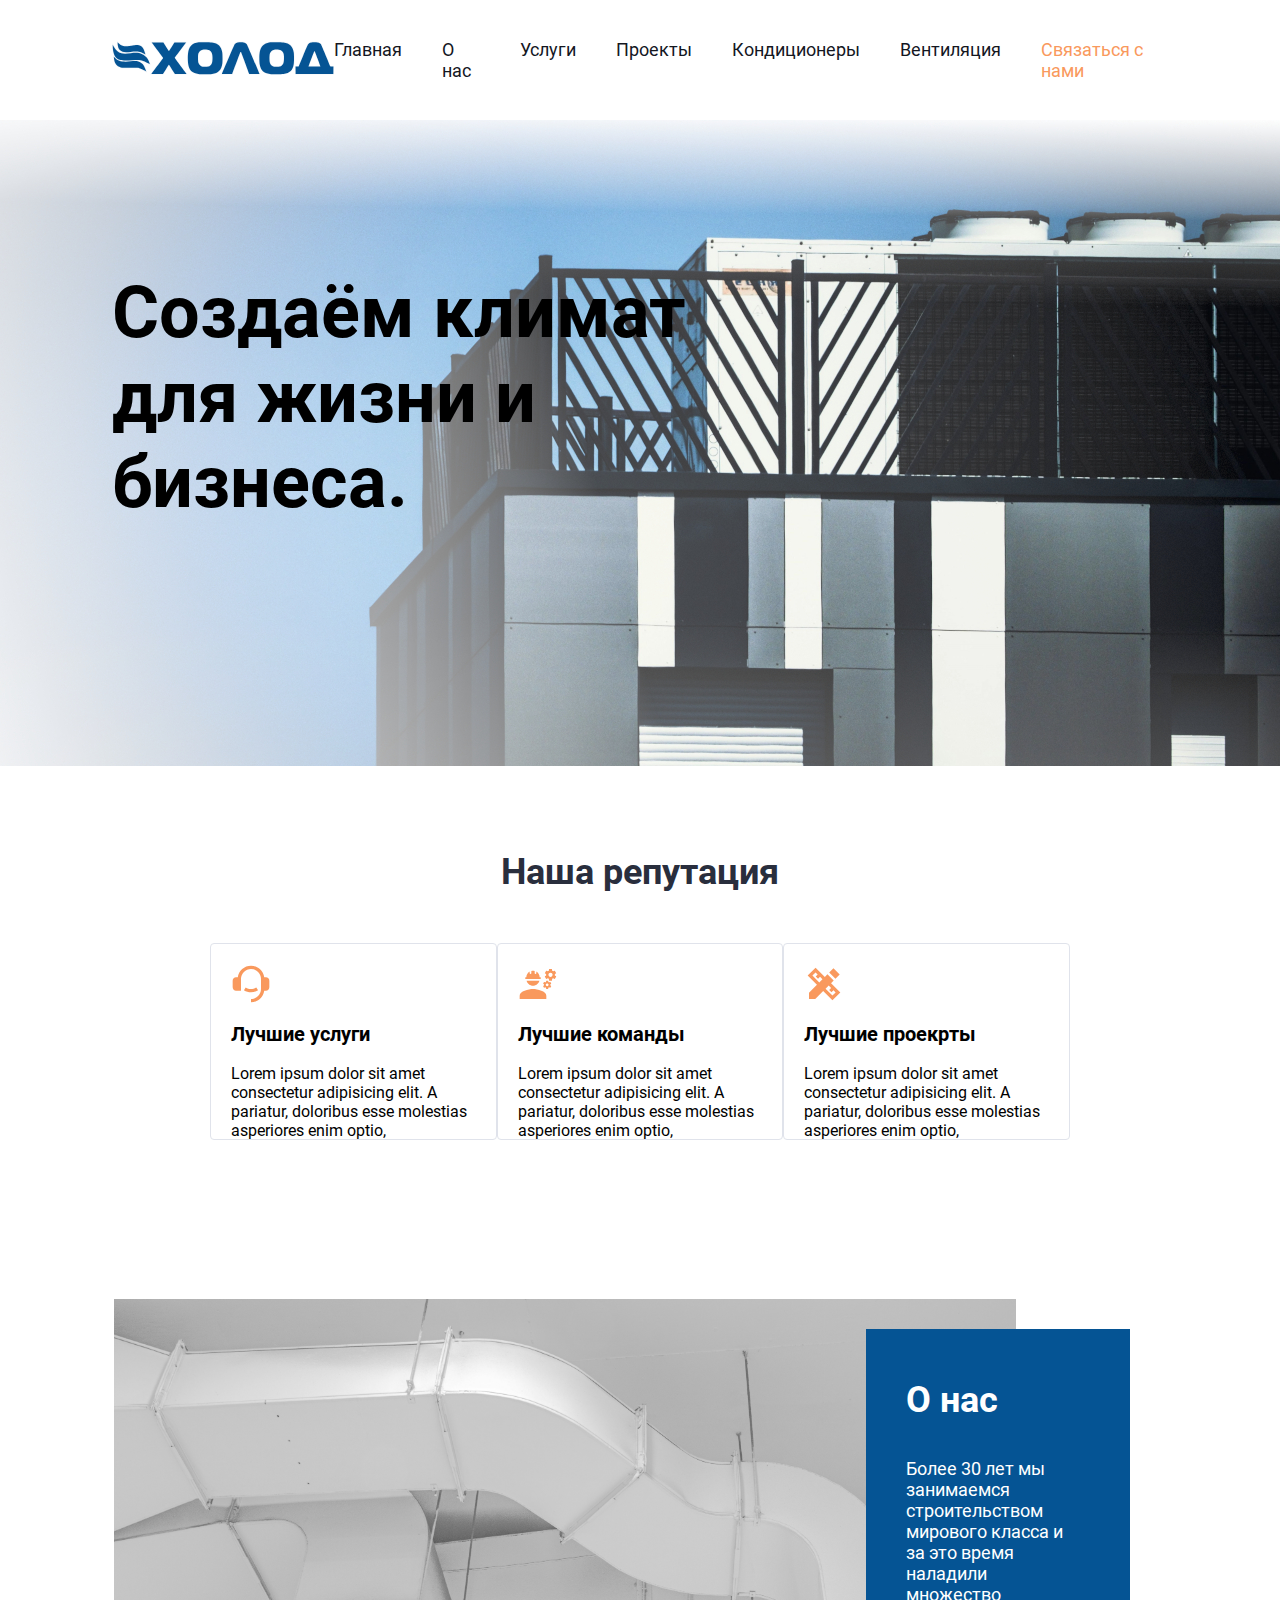
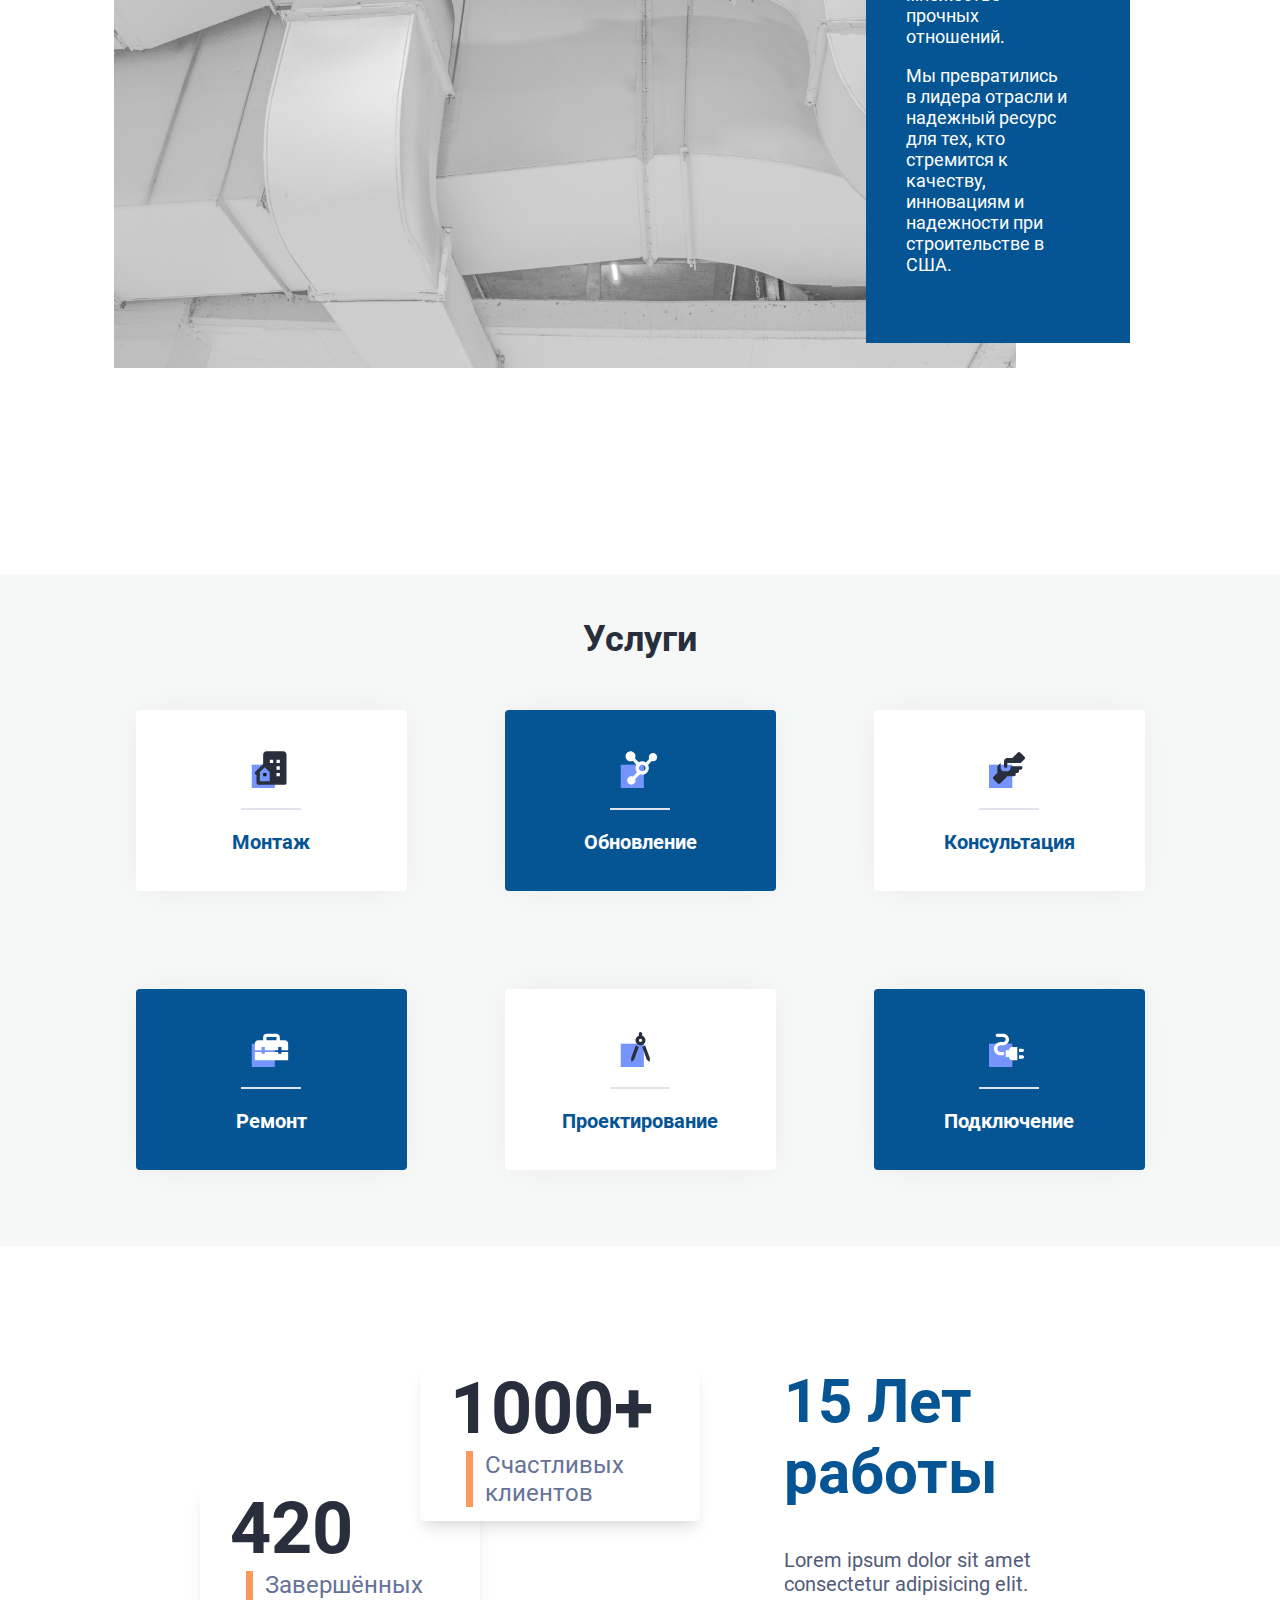
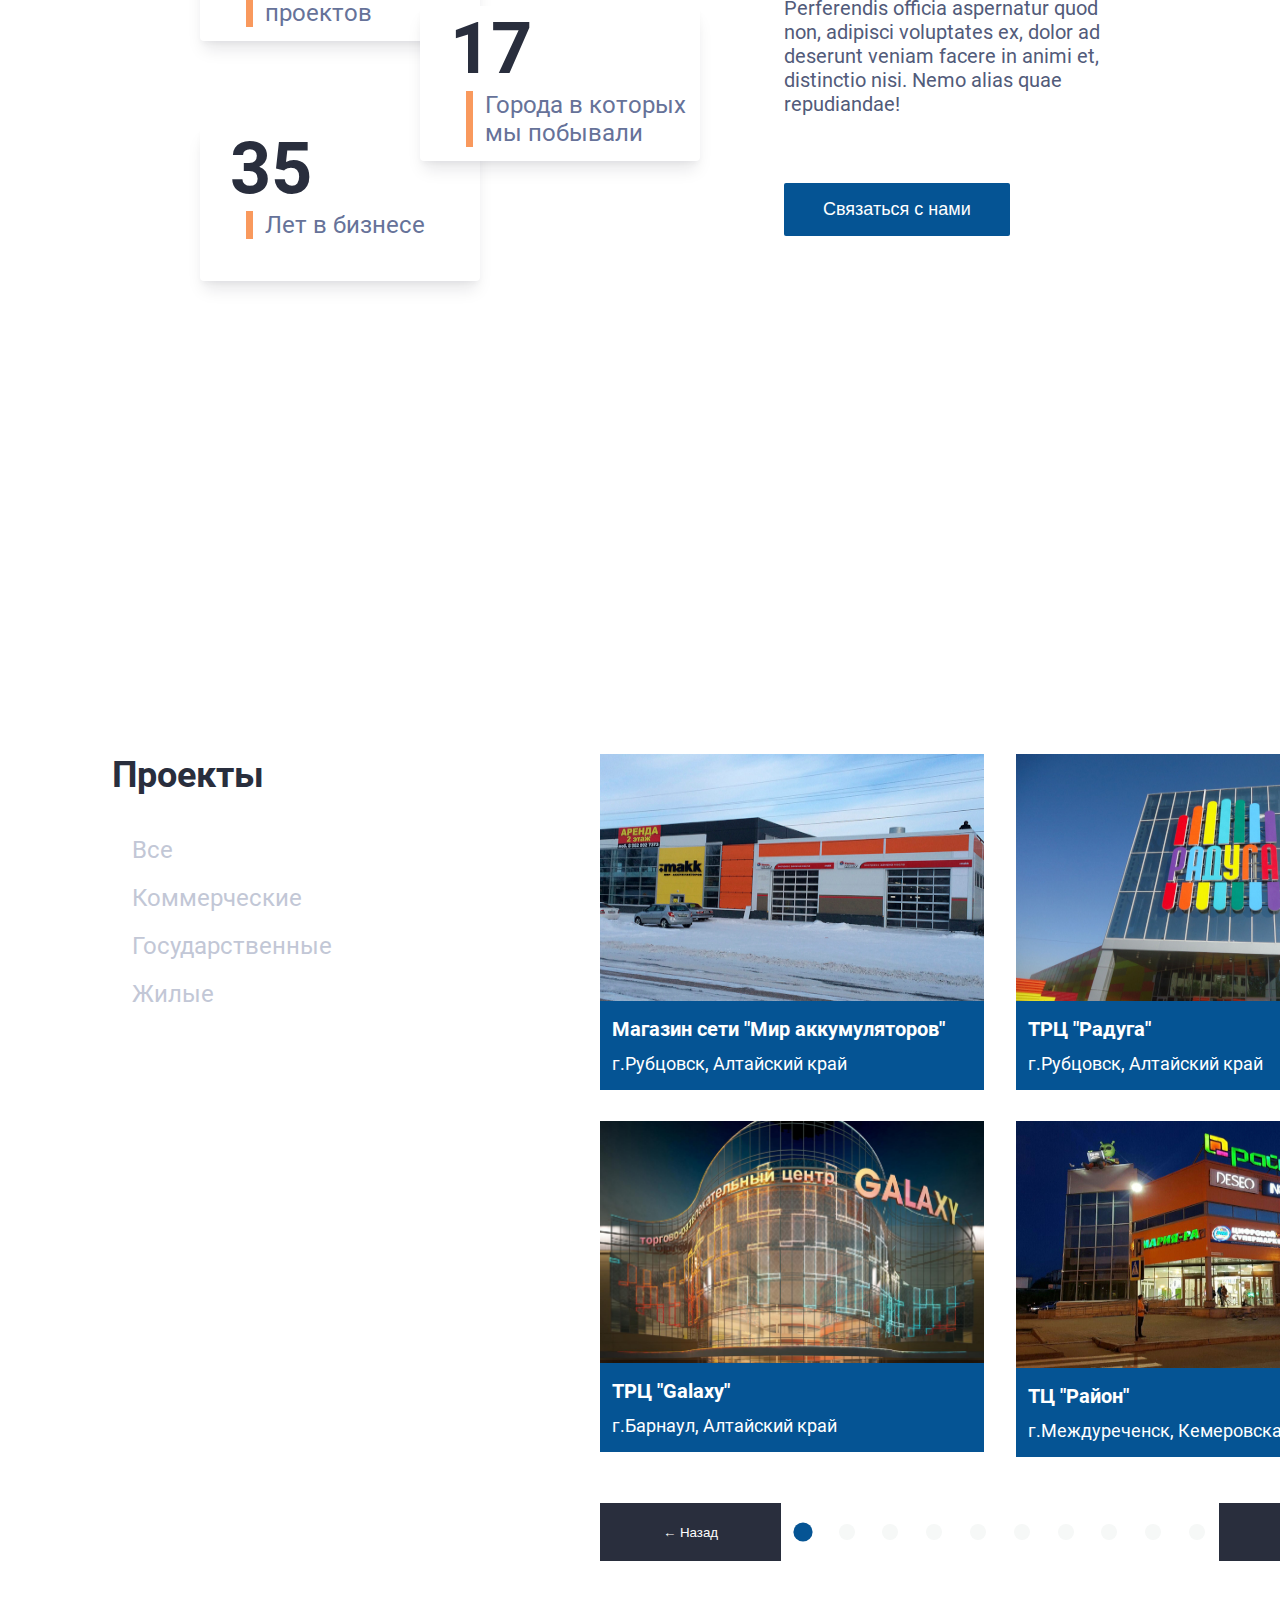
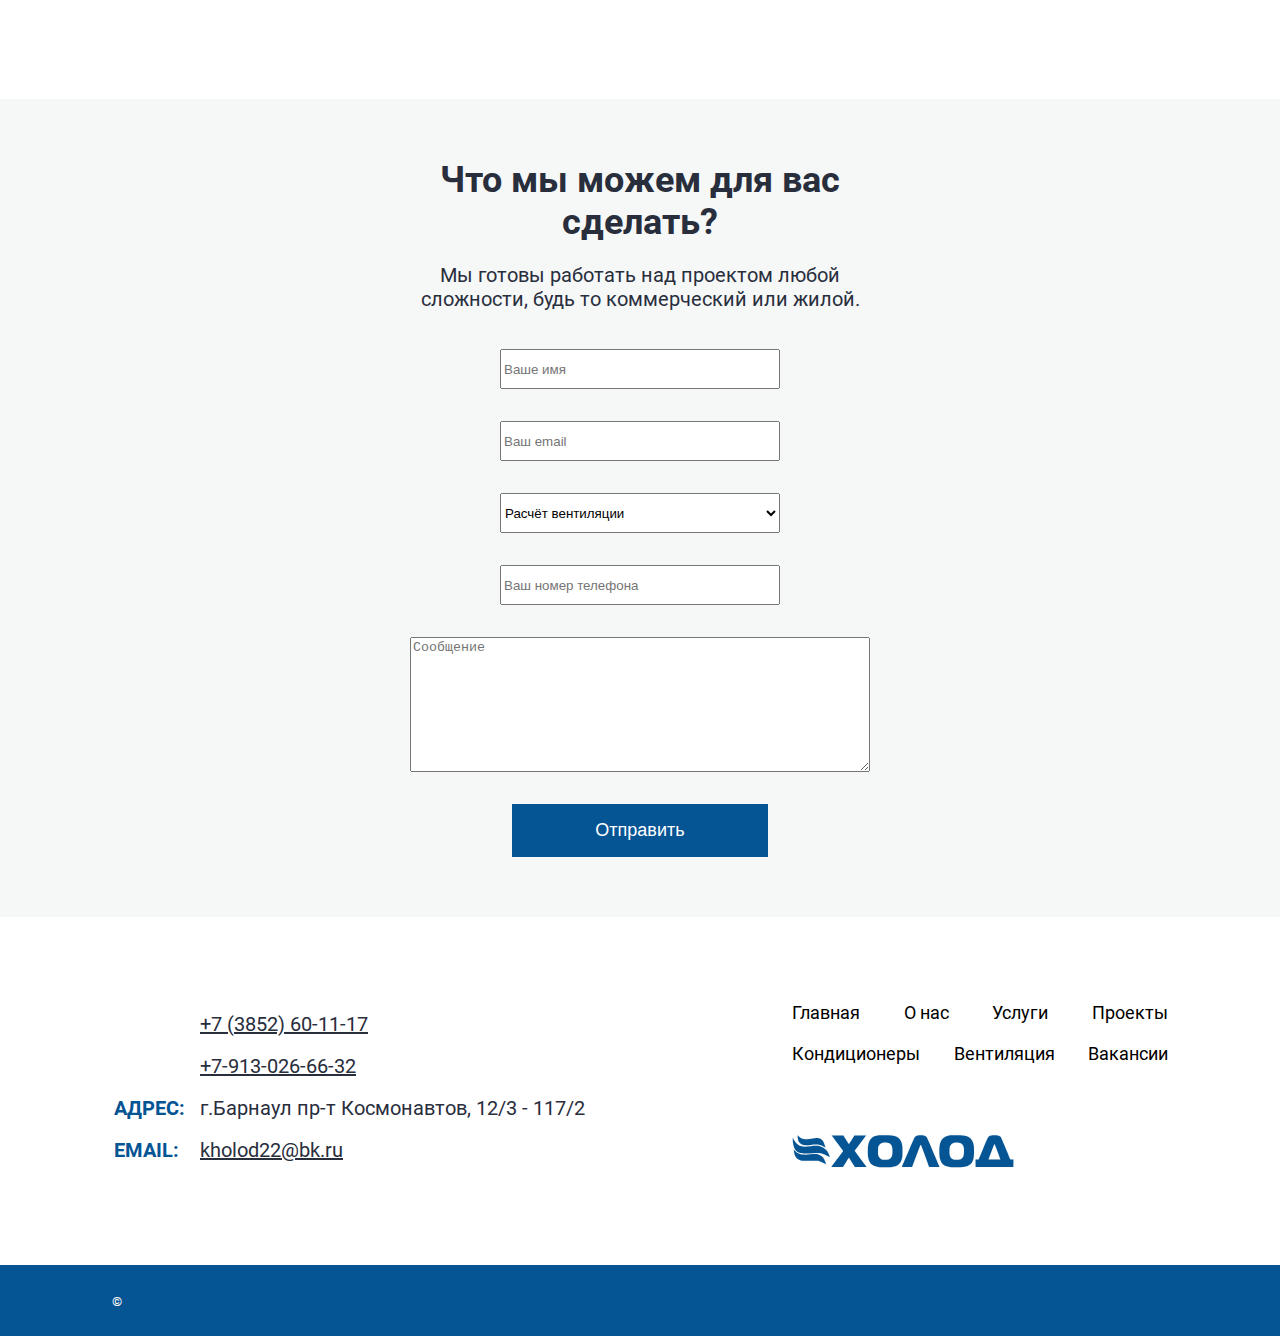
==== index.html @ 15d5c865 "Add files via upload" ====
<!DOCTYPE html>
<html lang="en">
<head>
    <meta charset="UTF-8">
    <meta name="viewport" content="width=device-width, initial-scale=1.0">
    <title>Document</title>
    <link rel="stylesheet" href="./style/style.css">
</head>
<body>
    <header class="header-main">
        <a href="./index.html">
            <img src="./image/trace.svg" alt="Логотип компании" width="222.22" height="34">
        </a>
        <nav class="nav-main">
            <ul class="nav-list">
               <li class="nav-list-item"><a href="./index.html">Главная</a></li>
               <li class="nav-list-item"><a href="./index.html#about-us">О нас</a></li>
               <li class="nav-list-item"><a href="./index.html#services">Услуги</a></li>
               <li class="nav-list-item"><a href="./index.html#project">Проекты</a></li>
               <li class="nav-list-item"><a href="">Кондиционеры</a></li>
               <li class="nav-list-item"><a href="">Вентиляция</a></li>
               <li class="nav-list-item"><a href="./index.html#feedback">Связаться с нами</a></li>
            </ul>
        </nav>
    </header>
    <main>
        <section class="hero">
            <h1 class="slogan-hero">Создаём климат для жизни и бизнеса.</h1>
        </section>
        <section class="reputation">
            <h2 class="heading-reputation">Наша репутация</h2>
            <div class="reputation-shell">
                <div class="reputation-box">
                    <div class="icon service-icon"></div>
                    <h3 class="heading-reputation-box">Лучшие услуги</h3>
                    <p>Lorem ipsum dolor sit amet consectetur adipisicing elit. A pariatur, doloribus esse molestias asperiores enim optio, </p>    
                </div>
                <div class="reputation-box">
                    <div class="icon team-icon"></div>
                    <h3 class="heading-reputation-box">Лучшие команды</h3>
                    <p>Lorem ipsum dolor sit amet consectetur adipisicing elit. A pariatur, doloribus esse molestias asperiores enim optio,</p>    
                </div>
                <div class="reputation-box">
                    <div class="icon project-icon"></div>
                    <h3 class="heading-reputation-box">Лучшие проекрты</h3>
                    <p>Lorem ipsum dolor sit amet consectetur adipisicing elit. A pariatur, doloribus esse molestias asperiores enim optio,</p>        
                </div>
            </div>
        </section>
        <section class="about-us" id="about-us">
            <div class="about-us-image">
                <img src="./image/about-us-image.jpg" alt="" width="902" height="669">
            </div>
            <div class="about-us-text">
                <h2>О нас</h2> 
                <p>Более 30 лет мы занимаемся строительством мирового класса и за это время наладили множество прочных отношений. </p>
                <p>Мы превратились в лидера отрасли и надежный ресурс для тех, кто стремится к качеству, инновациям и надежности при строительстве в США.</p>
            </div>
        </section>
        <section class="services" id="services">
            <h2 class="heading-services">Услуги</h2>
            <div class="services-shell">
                <div class="services-box"><div class="icon installation-icon"></div><p>Монтаж</p></div>
                <div class="services-box"><div class="icon update-icon"></div><p>Обновление</p></div>
                <div class="services-box"><div class="icon consultation-icon"></div><p>Консультация</p></div>
                <div class="services-box"><div class="icon repair-icon"></div><p>Ремонт</p></div>
                <div class="services-box"><div class="icon design-icon"></div><p>Проектирование</p></div>
                <div class="services-box"><div class="icon connection-icon"></div><p>Подключение</p></div>
            </div>
        </section>
        <section class="statistics">
            <div class="statistics-left">
                <div class="statistics-box">
                    <p>1000+</p>
                    <p>Счастливых клиентов</p>
                </div>
                <div class="statistics-box">
                    <p>420</p>
                    <p>Завершённых проектов</p>
                </div>
                <div class="statistics-box">
                    <p>17</p>
                    <p>Города в которых мы побывали</p>
                </div>
                <div class="statistics-box">
                    <p>35</p>
                    <p>Лет в бизнесе</p>
                </div>
            </div>
            <div class="statistics-right">
                <h2>15 Лет работы</h2>
                <p>Lorem ipsum dolor sit amet consectetur adipisicing elit. Perferendis officia aspernatur quod non, adipisci voluptates ex, dolor ad deserunt veniam facere in animi et, distinctio nisi. Nemo alias quae repudiandae!</p>
                <button>Связаться с нами</button>
            </div>
        </section>
        <aside class="consultation"> 
            <h2>Бесплатная консультация с исключительным качеством</h2>
            <p>Всего один звонок: <a href="tel:+79130266632">+7-913-026-66-32</a></p>
            <!-- <button>Получите вашу консультацию</button> -->
        </aside>
        <article class="project" id="project">
            <div class="sorting-shell">
                <h2>Проекты</h2>
                <ul class="sorting-list">
                    <li class="sorting-item">Все</li>
                    <li class="sorting-item">Коммерческие</li>
                    <li class="sorting-item">Государственные</li>
                    <li class="sorting-item">Жилые</li>
                </ul>
            </div>
            <div class="carousel-shell">
                <div class="project-crousel">
                    <div class="carousel-item-shell" data-project="commercial">
                        <div class="carousel-item">
                            <img src="./image/project/commercial/Makk_Rubtsovsk_middle.jpg" alt="" width="384" height="247">
                            <div class="carousel-item-text">
                                <h3>Магазин сети "Мир аккумуляторов"</h3>
                                <p>г.Рубцовск, Алтайский край</p>
                            </div>
                        </div>
                        <div class="carousel-item">
                            <img src="./image/project/commercial/Raduga_Rubtsovsk_middle.jpg" alt="" width="384" height="247">
                            <div class="carousel-item-text">
                                <h3>ТРЦ "Радуга"</h3>
                                <p>г.Рубцовск, Алтайский край</p>
                            </div>
                        </div>
                        <div class="carousel-item">
                            <img src="./image/project/commercial/TC_Galaxy_Barnaul.jpg" alt="" width="384" height="250">
                            <div class="carousel-item-text">
                                <h3>ТРЦ "Galaxy"</h3>
                                <p>г.Барнаул, Алтайский край</p>
                            </div>
                        </div>
                        <div class="carousel-item">
                            <img src="./image/project/commercial/TC_Rajon_Mezhdurechensk_middle.jpg" alt="" width="384" height="247">
                            <div class="carousel-item-text">
                                <h3>ТЦ "Район"</h3>
                                <p>г.Междуреченск, Кемеровская область</p>
                            </div>
                        </div>
                    </div>
                    <div class="carousel-item-shell" data-project="state-owned">
                        <div class="carousel-item">
                            <img src="./image/project/state-owned/Detsad_Maima_middle.jpg" alt="" width="384" height="247">
                            <div class="carousel-item-text">
                                <h3>Детский сад и многоэтажный дом</h3>
                                <p>с.Майма, республика Горный Алтай</p>
                            </div>
                        </div>
                        <div class="carousel-item">
                            <img src="./image/project/state-owned/Detsad_Novoaltaisk_middle.jpg" alt="" width="384" height="247">
                            <div class="carousel-item-text">
                                <h3>Детский сад №6</h3>
                                <p>г.Новоалтайск, Алтайский край</p>
                            </div>
                        </div>
                        <div class="carousel-item">
                            <img src="./image/project/state-owned/KGBUZ_5_middle.jpg" alt="" width="384" height="247">
                            <div class="carousel-item-text">
                                <h3>Городская клиническая больница №5</h3>
                                <p>г.Барнаул, Алтайский край</p>
                            </div>
                        </div>
                        <div class="carousel-item">
                            <img src="./image/project/state-owned/Philharmonic _Altai_Territory_middle.jpg" alt="" width="384" height="247">
                            <div class="carousel-item-text">
                                <h3>Государственная филармония</h3>
                                <p>г.Барнаул, Алтайский край</p>
                            </div>
                        </div>
                    </div>
                    <div class="carousel-item-shell">
                        <div class="carousel-item"><img src="./image/plug-1.png" alt="" width="384" height="331"></div>
                        <div class="carousel-item"><img src="./image/plug-1.png" alt="" width="384" height="331"></div>
                        <div class="carousel-item"><img src="./image/plug-1.png" alt="" width="384" height="331"></div>
                        <div class="carousel-item"><img src="./image/plug-2.png" alt="" width="384" height="331"></div>
                    </div>
                    <div class="carousel-item-shell">
                        <div class="carousel-item"><img src="./image/plug-1.png" alt="" width="384" height="331"></div>
                        <div class="carousel-item"><img src="./image/plug-1.png" alt="" width="384" height="331"></div>
                        <div class="carousel-item"><img src="./image/plug-1.png" alt="" width="384" height="331"></div>
                        <div class="carousel-item"><img src="./image/plug-2.png" alt="" width="384" height="331"></div>
                    </div>
                    <div class="carousel-item-shell">
                        <div class="carousel-item"><img src="./image/plug-1.png" alt="" width="384" height="331"></div>
                        <div class="carousel-item"><img src="./image/plug-1.png" alt="" width="384" height="331"></div>
                        <div class="carousel-item"><img src="./image/plug-2.png" alt="" width="384" height="331"></div>
                        <div class="carousel-item"><img src="./image/plug-1.png" alt="" width="384" height="331"></div>
                    </div>
                    <div class="carousel-item-shell">
                        <div class="carousel-item"><img src="./image/plug-2.png" alt="" width="384" height="331"></div>
                        <div class="carousel-item"><img src="./image/plug-2.png" alt="" width="384" height="331"></div>
                        <div class="carousel-item"><img src="./image/plug-1.png" alt="" width="384" height="331"></div>
                        <div class="carousel-item"><img src="./image/plug-2.png" alt="" width="384" height="331"></div>
                    </div>
                    <div class="carousel-item-shell">
                        <div class="carousel-item"><img src="./image/plug-1.png" alt="" width="384" height="331"></div>
                        <div class="carousel-item"><img src="./image/plug-1.png" alt="" width="384" height="331"></div>
                        <div class="carousel-item"><img src="./image/plug-1.png" alt="" width="384" height="331"></div>
                        <div class="carousel-item"><img src="./image/plug-2.png" alt="" width="384" height="331"></div>
                    </div>
                    <div class="carousel-item-shell">
                        <div class="carousel-item"><img src="./image/plug-1.png" alt="" width="384" height="331"></div>
                        <div class="carousel-item"><img src="./image/plug-1.png" alt="" width="384" height="331"></div>
                        <div class="carousel-item"><img src="./image/plug-1.png" alt="" width="384" height="331"></div>
                        <div class="carousel-item"><img src="./image/plug-2.png" alt="" width="384" height="331"></div>
                    </div>
                    <div class="carousel-item-shell">
                        <div class="carousel-item"><img src="./image/plug-1.png" alt="" width="384" height="331"></div>
                        <div class="carousel-item"><img src="./image/plug-1.png" alt="" width="384" height="331"></div>
                        <div class="carousel-item"><img src="./image/plug-1.png" alt="" width="384" height="331"></div>
                        <div class="carousel-item"><img src="./image/plug-2.png" alt="" width="384" height="331"></div>
                    </div>
                    <div class="carousel-item-shell">
                        <div class="carousel-item"><img src="./image/plug-1.png" alt="" width="384" height="331"></div>
                        <div class="carousel-item"><img src="./image/plug-1.png" alt="" width="384" height="331"></div>
                        <div class="carousel-item"><img src="./image/plug-1.png" alt="" width="384" height="331"></div>
                        <div class="carousel-item"><img src="./image/plug-2.png" alt="" width="384" height="331"></div>
                    </div>
                </div>
                <div class="switches">
                    <button id="prev">← Назад</button>
                    <div class="dots-shell">
                        <span class="dots dots-active"></span>
                        <span class="dots"></span>
                        <span class="dots"></span>
                        <span class="dots"></span>
                        <span class="dots"></span>
                        <span class="dots"></span>
                        <span class="dots"></span>
                        <span class="dots"></span>
                        <span class="dots"></span>
                        <span class="dots"></span>
                    </div>
                    <button id="next">← Вперед</button>
                </div>
            </div>
        </article>
        <section class="feedback" id="feedback">
            <h2 class="heading-feedback">Что мы можем для вас сделать?</h2>
            <p>Мы готовы работать над проектом любой сложности, будь то коммерческий или жилой.</p>
            <form  class="feedback-form" action="#" method="post">
                
                    <input type="text" placeholder="Ваше имя">
                    <input type="email" placeholder="Ваш email">
                    <select name="" id="" placeholder="Причина обращения*">
                        <option value="" >Расчёт вентиляции</option>
                        <option value="">Расчёт кондиционирования</option>
                        <option value="">Ремонт</option>
                        <option value="">Консультация</option>
                        <option value="">Обновление оборудования</option>
                    </select>
                    <input type="tel" placeholder="Ваш номер телефона">
                
                <textarea name="" id="" placeholder="Сообщение" ></textarea>
                <button type="submit">Отправить</button>
            </form>
        </section>
    </main>
    <footer class="footer-main">
        <div class="footer-shell-top">
            <div class="shell-top-contacts">
                <table>
                    <tr>
                        <td></td>
                        <td><a href="tel:+73852601117">+7 (3852) 60-11-17</a></td>
                    </tr>
                    <tr>
                        <td></td>
                        <td><a href="tel:+79130266632">+7-913-026-66-32</a></td>
                    </tr>
                    <tr>
                        <th>Адрес:</th>
                        <td>г.Барнаул пр-т Космонавтов, 12/3 - 117/2</td>
                    </tr>
                    <tr>
                        <th>Email:</th>
                        <td><a href="mailto:kholod22@bk.ru">kholod22@bk.ru</a></td>
                    </tr>
                </table>
                
            </div>
            <div class="shell-top-navigation">
                <ul class="footer-nav-list">
                    <li class="footer-nav-item"><a href="">Главная</a></li>
                    <li class="footer-nav-item"><a href="">О нас</a></li>
                    <li class="footer-nav-item"><a href="">Услуги</a></li>
                    <li class="footer-nav-item"><a href="">Проекты</a></li>
                    <li class="footer-nav-item"><a href="">Кондиционеры</a></li>
                    <li class="footer-nav-item"><a href="">Вентиляция</a></li>
                    <li class="footer-nav-item"><a href="">Вакансии</a></li>
                </ul>
                <a href="./index.html">
                    <img src="./image/trace.svg" alt="Логотип компании" width="222.22" height="34">
                </a>
            </div>
        </div>
        <div class="footer-shell-bottom">
            <small>©</small>
        </div>
    </footer>
    <script src="./script/script.js"></script>
</body>
</html>
---- style/style.css ----
/* roboto-regular - cyrillic_latin */
@font-face {
    font-display: swap; /* Check https://developer.mozilla.org/en-US/docs/Web/CSS/@font-face/font-display for other options. */
    font-family: 'Roboto';
    font-style: normal;
    font-weight: 400;
    src: url('../fonts/roboto-v32-cyrillic_latin-regular.woff2') format('woff2'); /* Chrome 36+, Opera 23+, Firefox 39+, Safari 12+, iOS 10+ */
  }
  /* roboto-500 - cyrillic_latin */
  @font-face {
    font-display: swap; /* Check https://developer.mozilla.org/en-US/docs/Web/CSS/@font-face/font-display for other options. */
    font-family: 'Roboto';
    font-style: normal;
    font-weight: 500;
    src: url('../fonts/roboto-v32-cyrillic_latin-500.woff2') format('woff2'); /* Chrome 36+, Opera 23+, Firefox 39+, Safari 12+, iOS 10+ */
  }
  /* roboto-700 - cyrillic_latin */
  @font-face {
    font-display: swap; /* Check https://developer.mozilla.org/en-US/docs/Web/CSS/@font-face/font-display for other options. */
    font-family: 'Roboto';
    font-style: normal;
    font-weight: 700;
    src: url('../fonts/roboto-v32-cyrillic_latin-700.woff2') format('woff2'); /* Chrome 36+, Opera 23+, Firefox 39+, Safari 12+, iOS 10+ */
  }


html {
    font-family: 'Roboto', 'Arial', 'Helvetica', sans-serif;
}

body {
    margin: 0;
    margin-right: auto;
    margin-left: auto;
    padding: 0;
    max-width: 1440px;
}

h2 {
    font-size: 36px;
    margin: 0;
}

.header-main {
    display: flex;
    padding: 23px 112px;
    justify-content: space-between;
    align-items: center;
}

.nav-list {
    list-style: none;
    display: flex;
    justify-content: space-between;
    gap: 40px;
    padding: 0;
}

.nav-list-item a {
    text-decoration: none;
    color: #14171F;
    font-size: 18px;
}

.nav-list-item:last-child a {
    color: #F9995D;
}

.hero {
    background-image: url('../image/hero1-mini-gradient1.jpg');
    background-size: 100%;
    background-repeat: no-repeat;
    width: 1440px;
    height: 646px;
    padding: 150px 0 0 112px;
    box-sizing: border-box;
}

.slogan-hero {
    font-weight: 700;
    font-size: 72px;
    width: 600px;
    line-height: auto;
    margin: 0;
}
.reputation {
    padding: 85px 210px 85px 210px;
}

.heading-reputation,
.heading-services,
.heading-feedback {
    text-align: center;
    font-weight: 700;
    font-size: 36px;
    margin: 0;
    margin-bottom: 50px;
    color: #292E3D;
}

.reputation-shell {
    display: flex;
    justify-content: space-between;
}

.reputation-box {
    border: 1.4px solid #E0E3EB;
    width: 292px;
    height: 197px;
    border-radius: 4px;
    padding: 20px 18px 40px 20px ;
    box-sizing: border-box;
}

.icon {
    width: 40px;
    height: 40px;
    background-repeat: no-repeat;
    background-position: center 0 ;
}

.service-icon {
    background-image: url('../image/service-icon.svg');
}

.team-icon {
    background-image: url('../image/team-icon.svg');
}

.project-icon {
    background-image: url('../image/project-icon.svg');
}

.heading-reputation-box {
    margin-top: 18px;
    margin-bottom: 18px;
    font-size: 20px;
}

.about-us {
    display: flex;
    align-items: center;
    justify-content: center;
    padding-left: 114px;
    padding-top: 74px;
    padding-bottom: 202px;
}

.about-us-text {
    width: 488px;
    background-color: #055494;
    padding: 50px 60px 50px 40px ;
    color: white;
    font-size: 18px;
    box-sizing: border-box;
    transform: translateX(-150px);
}

.about-us-text h2 {
    margin-bottom: 37px;
}

.services {
    padding-top: 44px;
    padding-bottom: 76px;
    background-color: #F6F8F7;
}

.services-shell {
    width: 1009px;
    margin-left: auto;
    margin-right: auto;
    display: flex;
    flex-wrap: wrap;
    justify-content: space-between;
    gap: 98px;
}

.services-box {
    box-sizing: border-box;
    width: 271px;
    height: 181px;
    padding-top:38px;
    padding-bottom: 38px;
    background-color: white;
    border-radius: 4px;
    box-shadow: 0 0 37px -2px rgba(17, 24, 39, 0.05);
    color: #055494;
    text-align: center;
}

.services-box p {
    margin: 0;
    margin-top: 20px;
    font-size: 20px;
    font-weight: 700;
}

.services-box div {
    margin-left: auto;
    margin-right: auto;
    border-bottom: 2px solid #E0E3EB;
    padding-bottom: 20px;
    width: 60px;
}

.services-box:nth-child(2n) {
    background-color: #055494;
    color: white;
}

.installation-icon {
    background-image: url('../image/installation-icon.svg');
}

.update-icon {
    background-image: url('../image/update-icon.svg');
}

.consultation-icon {
    background-image: url('../image/consultation-icon.svg');
}

.repair-icon {
    background-image: url('../image/repair-icon.svg');
}

.design-icon {
    background-image: url('../image/icon-design.svg');
}

.connection-icon {
    background-image: url('../image/connection-icon.svg');
}

.statistics {
    box-sizing: border-box;
    padding: 120px 166px 60px 200px;
    display: flex;
    justify-content: space-between;
}

.statistics-left {
    display: grid;
    grid-template-rows: 60px 60px 60px 60px 60px 60px 60px 60px 60px;
    grid-template-columns: 110px 110px 110px 110px 110px;
}

.statistics-box {
    box-sizing: border-box;
    width: 280px;
    height: 155px;
    border-radius: 4px;
    box-shadow: 0 12px 16px -4px rgba(17, 24, 39, 0.1),
                0 4px 6px -2px rgba(17, 24, 39, 0.05);
    background-color: white;
}

.statistics-box:nth-child(1){
    grid-column: 3 / 5;
    grid-row: 1 / 4;
    z-index: 1;
    position: relative;
}

.statistics-box:nth-child(2){
    grid-column: 1 / 4;
    grid-row: 3 / 6;
    z-index: 0;
    position: relative;
}

.statistics-box:nth-child(3){
    grid-column: 3 / 5;
    grid-row: 5 / 8;
    z-index: 1;
    position: relative;
}

.statistics-box:nth-child(4){
    grid-column: 1 / 4;
    grid-row: 7 / 10;
    z-index: 0;
    position: relative;
}

.statistics-box p:first-child{
    color: #292E3D;
    font-size: 72px;
    font-weight: 700;
    margin: 0;
    margin-left: 30px;
}

.statistics-box p:last-child{
    color: #667299;
    font-size: 24px;
    font-weight: 400;
    margin: 0;
    margin-left: 46px;
    border-left: 7px solid #F9995D;
    padding-left: 12px;
}

.statistics-right {
    width: 330px;
}

.statistics-right h2 {
   color: #055494;
   font-size: 60px;
}

.statistics-right p {
    color: #525B7A;
    font-size: 20px;
    margin-top: 40px;
    margin-bottom: 67px;
}

.statistics-right button {
    color: white;
    font-size: 18px;
   padding: 16px 39px;
   background-color: #055494;
   border-radius: 2px;
   border: 0;
}

.consultation {
    padding: 100px 160px 100px 112px;
    background-image: url('../image/consultation-image.jpg');
    color:white;
    background-repeat: no-repeat;
    background-position: 0 0;
    background-size: 100% ;
}

.consultation h2 {
    font-size: 36px;
}

.consultation p {
    font-size: 24px;
    margin: 0;
    margin-top: 30px;
}

.consultation a {
    font-size: 24px;
    color: white;
}

.consultation button {
    font-size: 18px;
    border: 1px solid white;
    color: white;
    background-color: transparent;
    padding: 16px 20px;
}

.project {
    padding: 88px 112px 138px 112px;
    display: flex;
    gap: 268px;
}

.sorting-shell h2{
    font-size: 36px;
    color: #292E3D;
    margin-bottom: 40px;
}

.sorting-list {
    list-style: none;
    margin: 0;
    padding: 0;
}

.sorting-item {
    font-size: 24px;
    color: #C2C7D6;
    margin-bottom: 20px;
    padding-left: 20px;
}

.sorting-item:last-child {
    margin-bottom: 0;
}

.carousel-shell {
    display: flex;
    flex-direction: column;
    gap: 32px;
}

.project-crousel {
    display: flex; /* Гибкий контейнер для выравнивания блоков */
    overflow: hidden; /* Скрывает всё, что выходит за границы */
    width: 800px; /* Ширина видимой области карусели */
    height: 717px; /* Высота карусели */
    transition: transform 0.3s ease-in-out; /* Плавный переход при прокрутке */
}

.carousel-item-shell {
    flex: 0 0 800px; /* Каждый блок занимает ровно одну видимую область */
    display: grid;
    grid-template-rows: 335px 335px;
    grid-template-columns: 384px 384px;
    gap: 32px;
    transition: transform 0.3s ease-in-out; /* Плавный переход при прокрутке */
}

.carousel-item {
    box-sizing: border-box;
    width: 384px;
    height: 331px;
    display: flex;
    flex-direction: column;
}

.carousel-item-text {
    background-color: #055494;
    padding: 16px 12px;
    color: white;
}
.carousel-item-text h3{
    font-weight: 700;
    font-size: 20px;
    margin: 0;
    margin-bottom: 12px;
}

.carousel-item-text p{
    font-size: 18px;
    margin: 0;
}

.switches {
    display: flex;
    width: 100%;
    justify-content: space-between;
    align-items: center;
}

.switches button {
    padding: 21.5px ;
    width: 295px;
    box-sizing: border-box;
    border: 0;
    background-color: #292E3D;
    color: white;
}

.dots {
    border-radius: 50%;
    display: inline-block;
    background-color: #F6F8F7;
    width: 16px;
    height: 16px;
    transition: transform 0.1s ease-in-out,background-color 0.1s ease-in-out;
}

.dots-active {
    background-color: #055494;
    transform: scale(1.2);
}

.dots-shell {
    display: flex;
    align-items: center;
    justify-content: space-around;
    width: 100%;
}


.feedback {
    padding: 60px 410px;
    background-color: #F6F8F7;
}

.feedback p {
    color: #292E3D;
    font-size: 20px;
    text-align: center;
    margin: 0;
}
.feedback h2 {
    margin-bottom: 20px;
}

.feedback-form {
    margin-top: 38px;
    display: flex;
    flex-wrap: wrap;
    gap: 32px 15px;
    justify-content: center;
}

.feedback-form input ,
.feedback-form select {
    width: 280px;
    height: 40px;
    box-sizing: border-box;
}

.feedback-form textarea {
    width: 575px;
    height: 135px;
    box-sizing: border-box;
}

.feedback-form button {
    background-color: #055494;
    color: white;
    padding: 16px 83.5px;
   border: 0;
   font-size: 18px;
}

.footer-shell-top {
    display: flex;
    justify-content: space-between;
    padding: 85px 112px 93px 112px;
}

.shell-top-contacts {
    display: flex;
    justify-content: space-between;
    flex-direction: column;
    gap: 32px;
}

.shell-top-contacts th {
    color: #055494;
    font-size: 20px;
    text-align: left;
    text-transform: uppercase;
    padding: 8px 13px 8px 0;
}

.shell-top-contacts td,
.shell-top-contacts td a {
    color: #292E3D;
    font-size: 20px;
    text-align: left;
    padding: 8px 0;
}

.shell-top-navigation {
    width: 376px;
}

.footer-nav-list {
    list-style: none;
    margin: 0;
    padding: 0;
    margin-bottom: 70px;
    display: flex;
    flex-wrap: wrap;
    justify-content: space-between;
    gap: 19.5px;
}

.footer-nav-item a{
    color: black;
    font-size: 18px;
    text-decoration: none;
}

.footer-shell-bottom {
    background-color: #055494;
    color: white;
    padding: 26px 112px;
}

a:hover {
    color: #3D445C;
}

a:active {
    color: #667299;
}
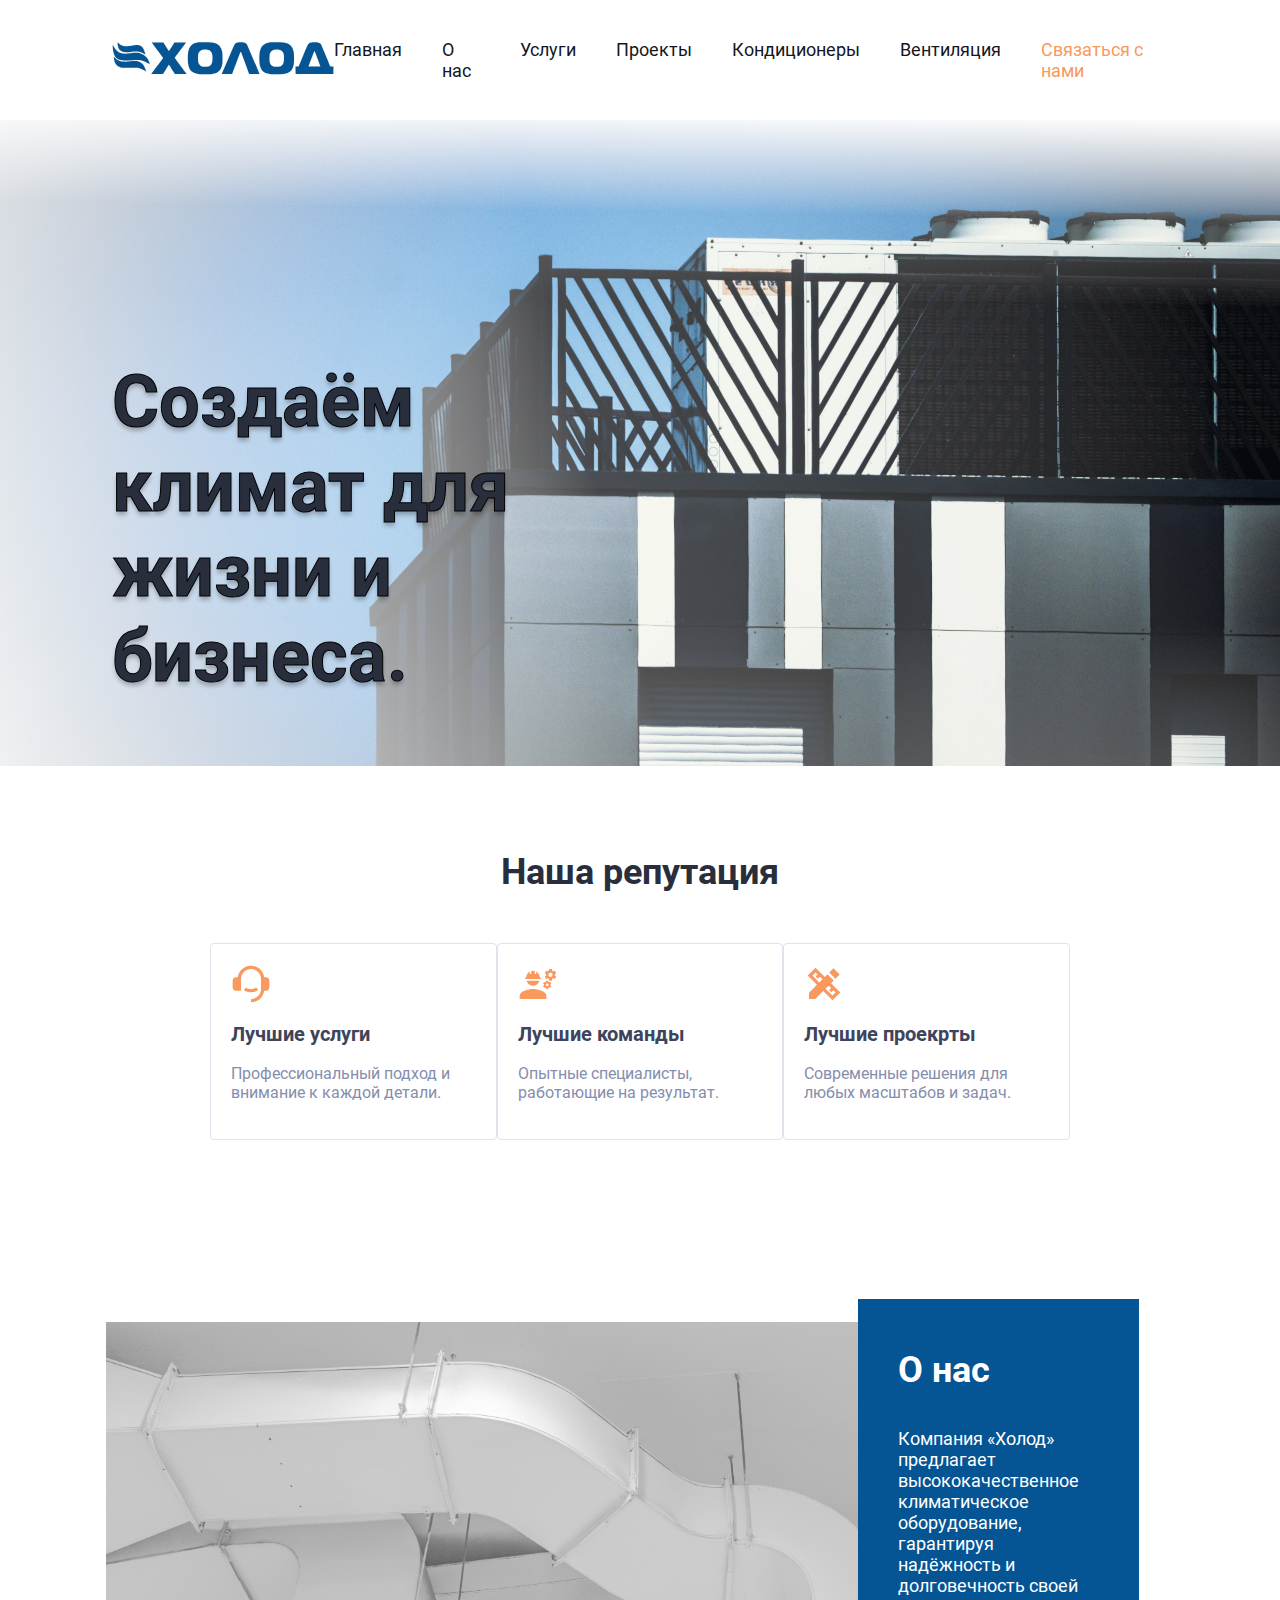
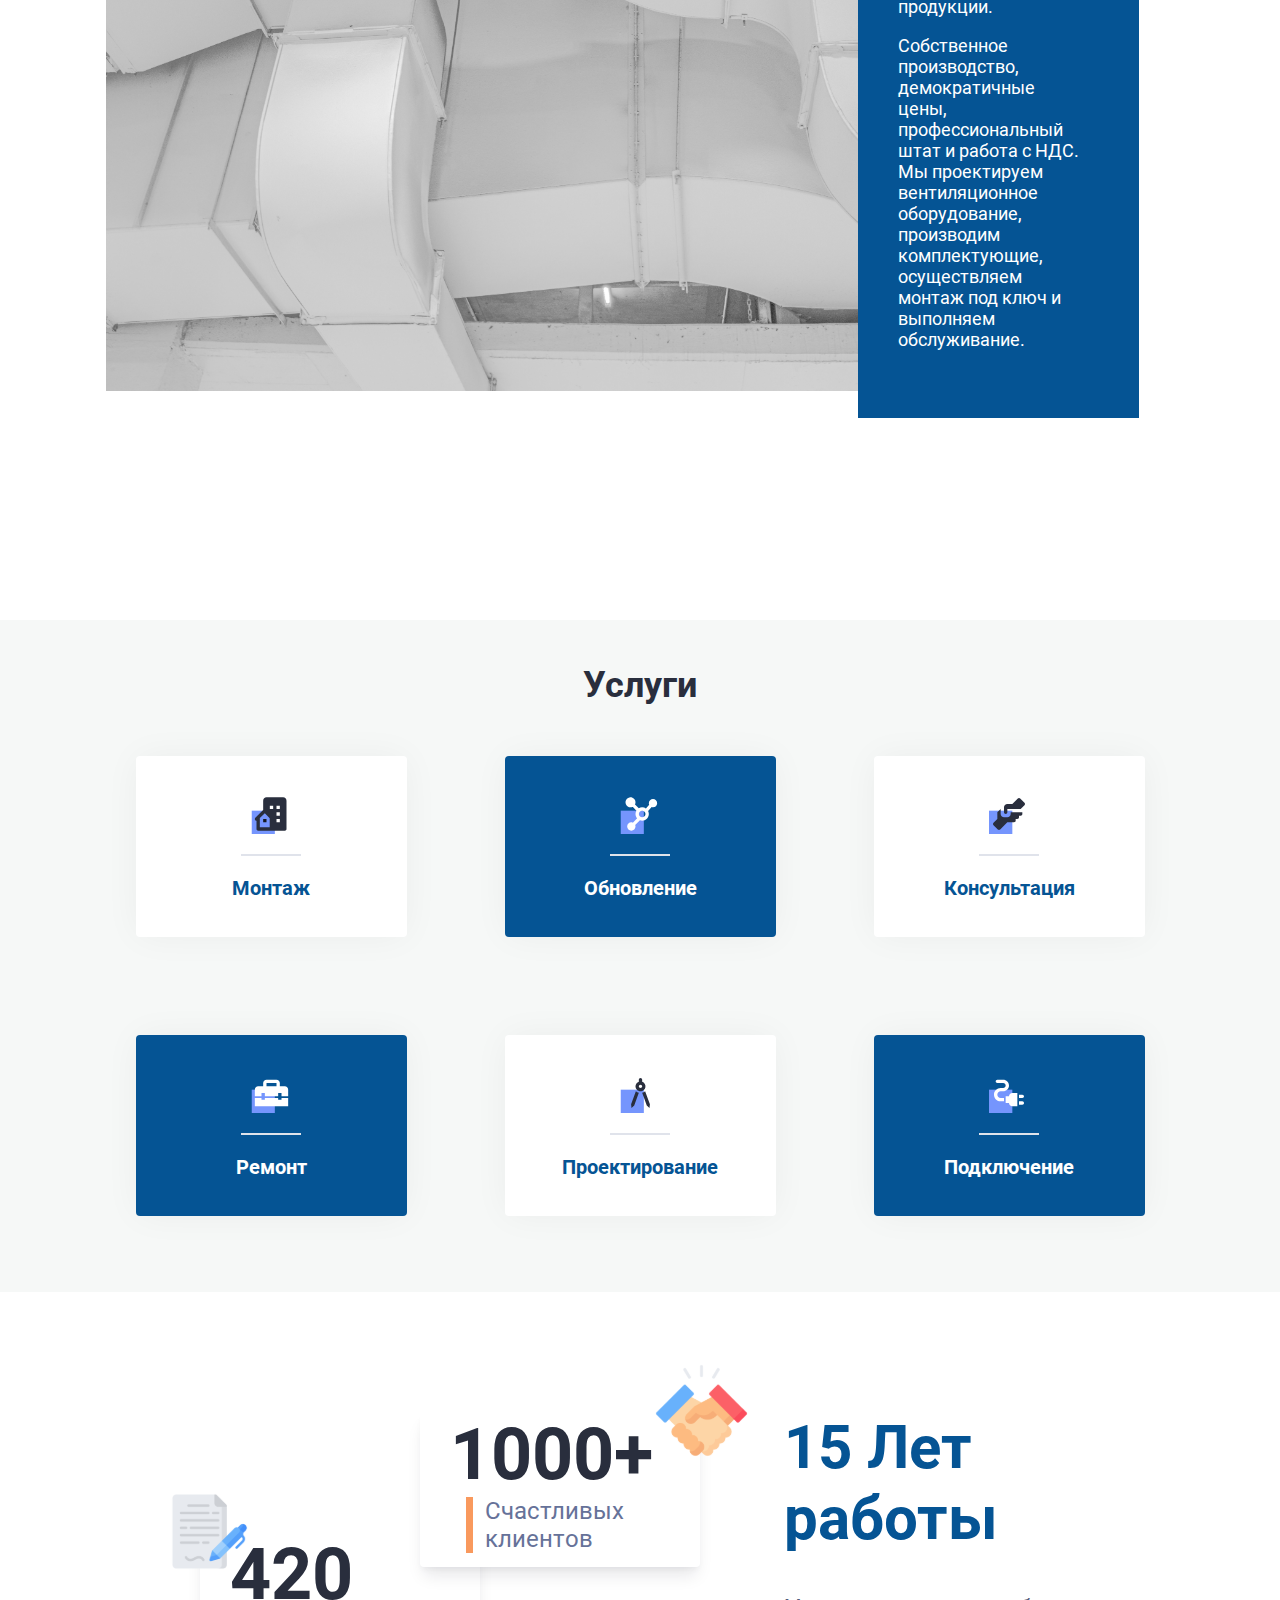
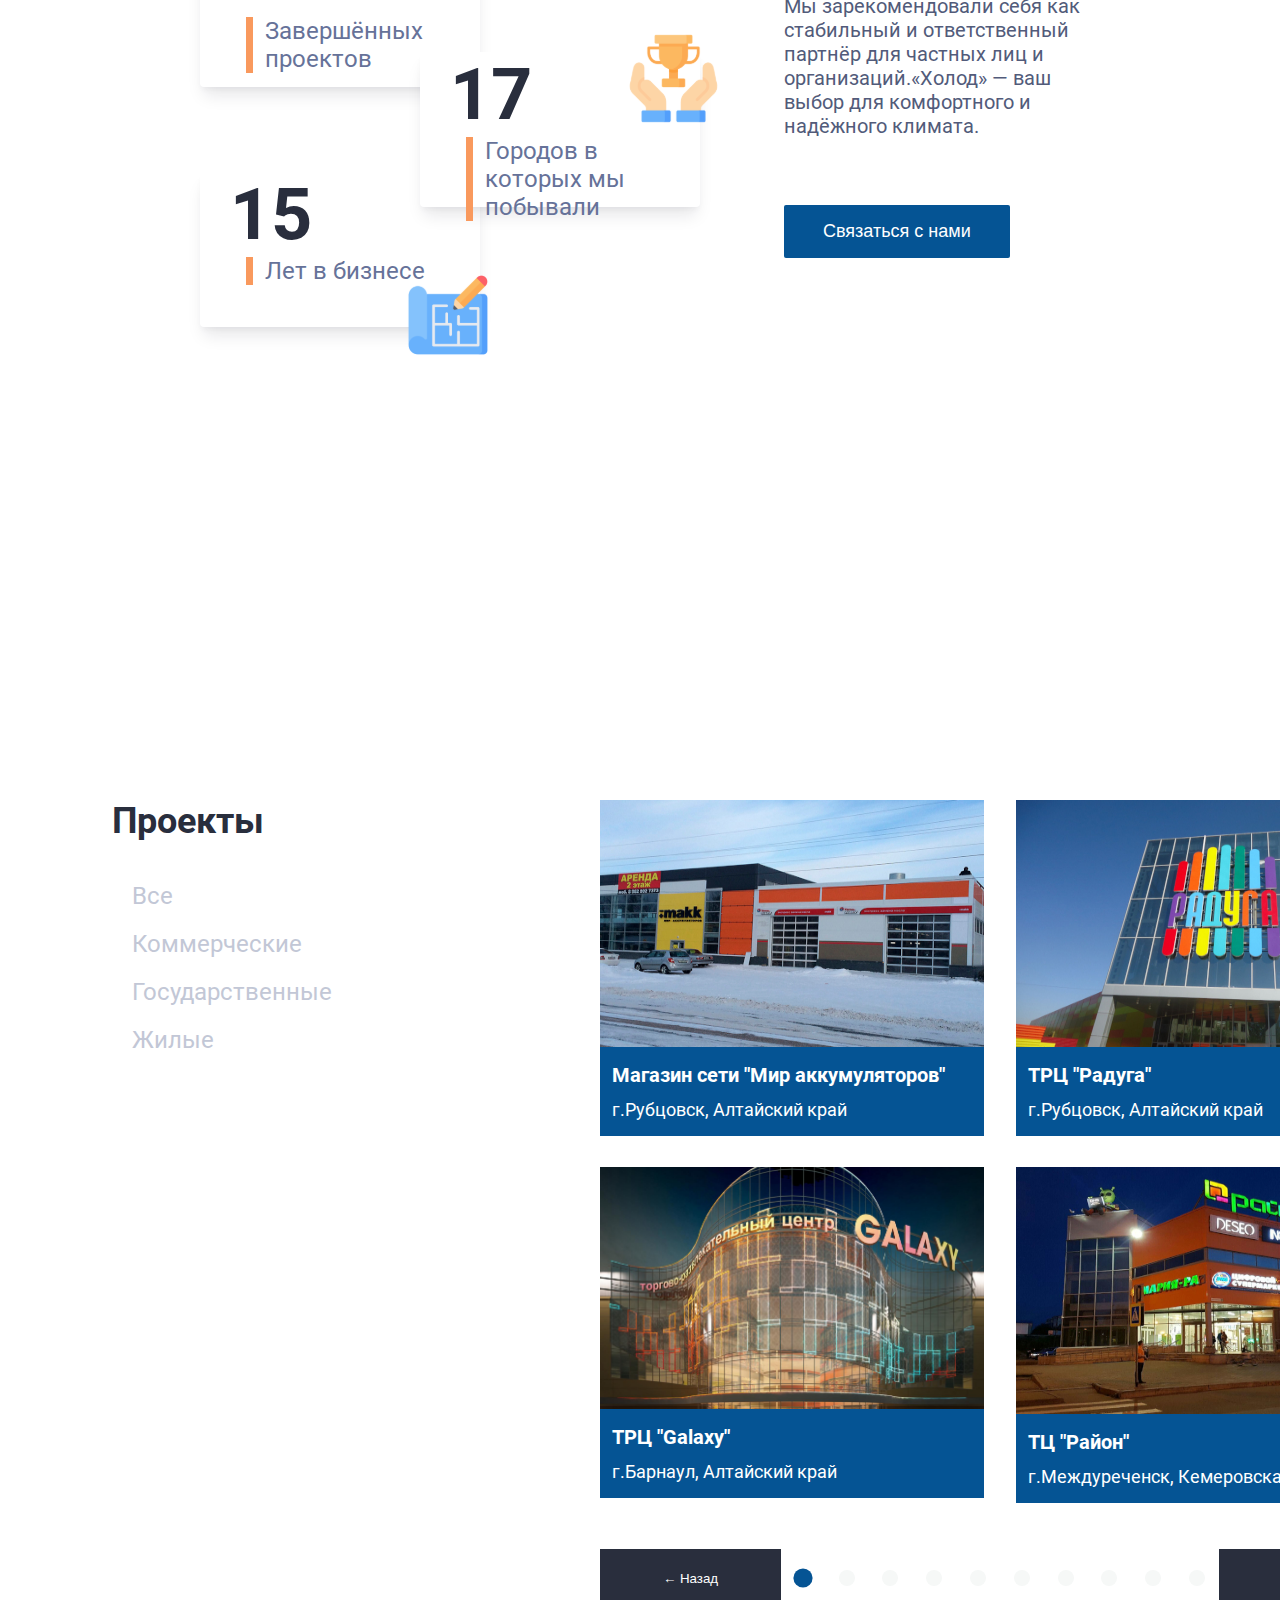
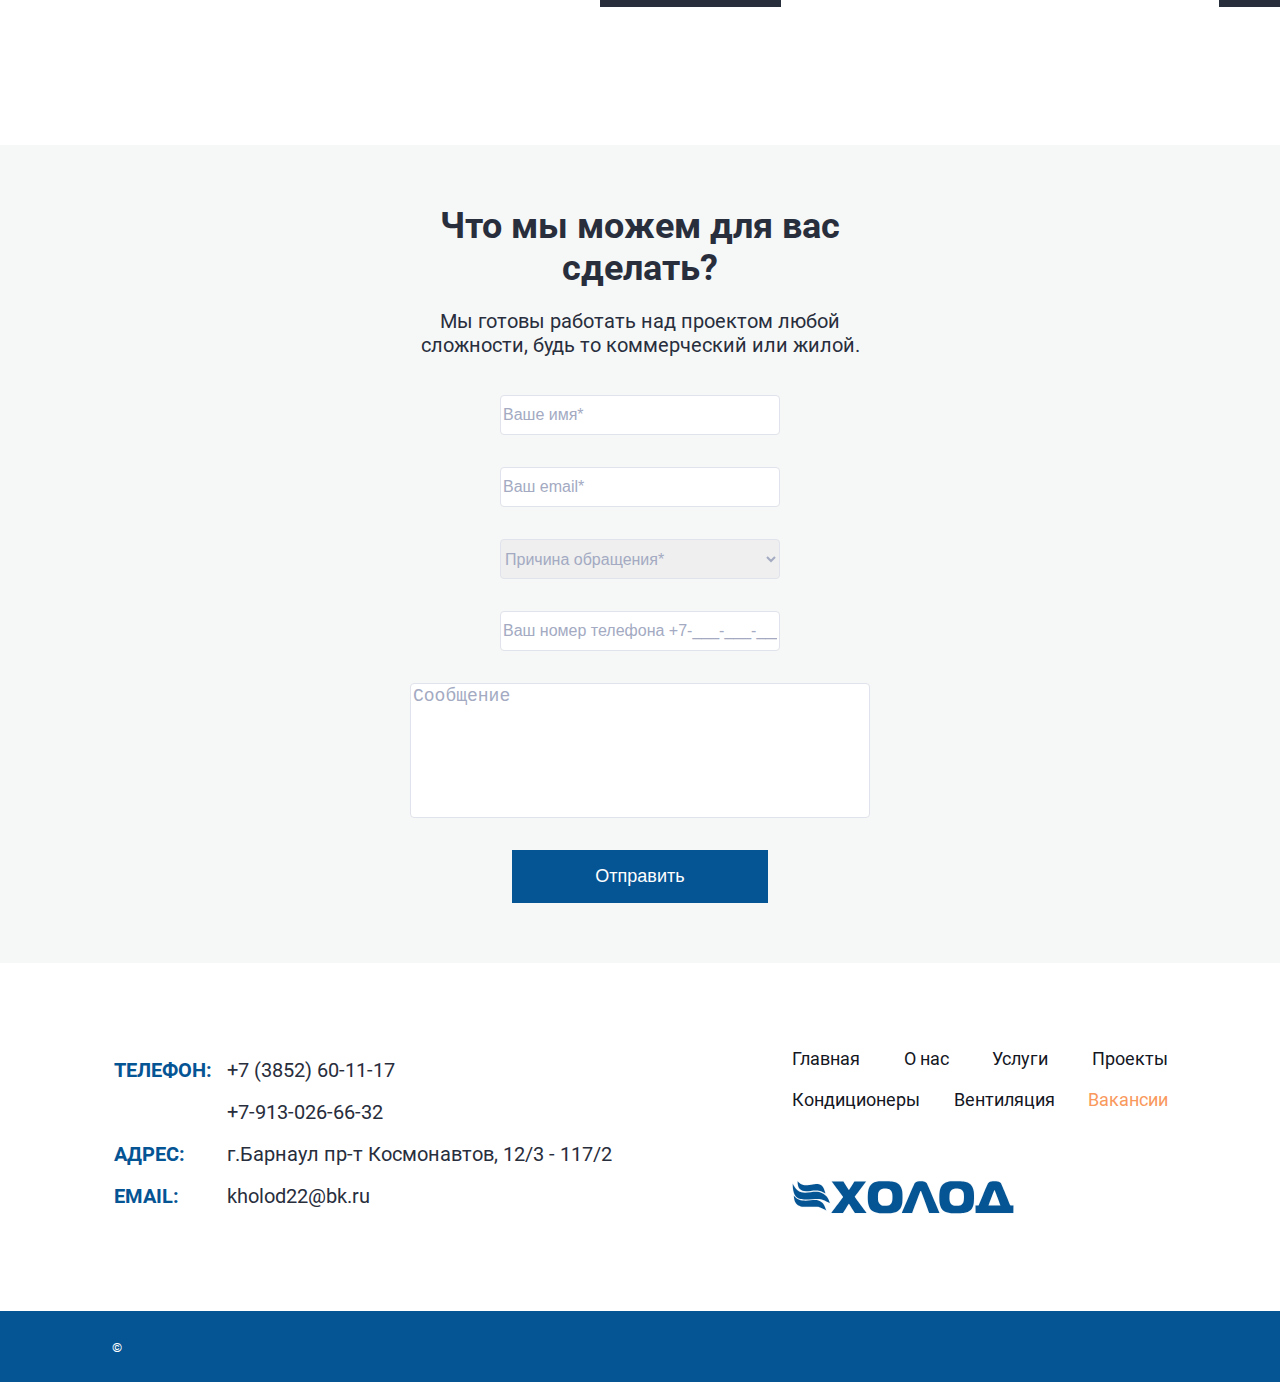
==== commit 7ff6fb1b: "Add files via upload" ====
--- a/index.html
+++ b/index.html
@@ -33,17 +33,17 @@
                 <div class="reputation-box">
                     <div class="icon service-icon"></div>
                     <h3 class="heading-reputation-box">Лучшие услуги</h3>
-                    <p>Lorem ipsum dolor sit amet consectetur adipisicing elit. A pariatur, doloribus esse molestias asperiores enim optio, </p>    
+                    <p>Профессиональный подход и внимание к каждой детали.</p>    
                 </div>
                 <div class="reputation-box">
                     <div class="icon team-icon"></div>
                     <h3 class="heading-reputation-box">Лучшие команды</h3>
-                    <p>Lorem ipsum dolor sit amet consectetur adipisicing elit. A pariatur, doloribus esse molestias asperiores enim optio,</p>    
+                    <p>Опытные специалисты, работающие на результат.</p>    
                 </div>
                 <div class="reputation-box">
                     <div class="icon project-icon"></div>
                     <h3 class="heading-reputation-box">Лучшие проекрты</h3>
-                    <p>Lorem ipsum dolor sit amet consectetur adipisicing elit. A pariatur, doloribus esse molestias asperiores enim optio,</p>        
+                    <p>Современные решения для любых масштабов и задач.</p>        
                 </div>
             </div>
         </section>
@@ -53,8 +53,8 @@
             </div>
             <div class="about-us-text">
                 <h2>О нас</h2> 
-                <p>Более 30 лет мы занимаемся строительством мирового класса и за это время наладили множество прочных отношений. </p>
-                <p>Мы превратились в лидера отрасли и надежный ресурс для тех, кто стремится к качеству, инновациям и надежности при строительстве в США.</p>
+                <p>Компания «Холод» предлагает высококачественное климатическое оборудование, гарантируя надёжность и долговечность своей продукции.</p>
+                <p>Собственное производство, демократичные цены, профессиональный штат и работа с НДС. Мы проектируем вентиляционное оборудование, производим комплектующие, осуществляем монтаж под ключ и выполняем обслуживание.</p>
             </div>
         </section>
         <section class="services" id="services">
@@ -71,25 +71,25 @@
         <section class="statistics">
             <div class="statistics-left">
                 <div class="statistics-box">
-                    <p>1000+</p>
+                    <p class="handshake">1000+</p>
                     <p>Счастливых клиентов</p>
                 </div>
                 <div class="statistics-box">
-                    <p>420</p>
+                    <p class="paper-pen">420</p>
                     <p>Завершённых проектов</p>
                 </div>
                 <div class="statistics-box">
-                    <p>17</p>
-                    <p>Города в которых мы побывали</p>
+                    <p class="cup">17</p>
+                    <p>Городов в которых мы побывали</p>
                 </div>
                 <div class="statistics-box">
-                    <p>35</p>
+                    <p class="plan">15</p>
                     <p>Лет в бизнесе</p>
                 </div>
             </div>
             <div class="statistics-right">
                 <h2>15 Лет работы</h2>
-                <p>Lorem ipsum dolor sit amet consectetur adipisicing elit. Perferendis officia aspernatur quod non, adipisci voluptates ex, dolor ad deserunt veniam facere in animi et, distinctio nisi. Nemo alias quae repudiandae!</p>
+                <p>Мы зарекомендовали себя как стабильный и ответственный партнёр для частных лиц и организаций.«Холод» — ваш выбор для комфортного и надёжного климата.</p>
                 <button>Связаться с нами</button>
             </div>
         </section>
@@ -241,19 +241,19 @@
             <h2 class="heading-feedback">Что мы можем для вас сделать?</h2>
             <p>Мы готовы работать над проектом любой сложности, будь то коммерческий или жилой.</p>
             <form  class="feedback-form" action="#" method="post">
+                    <input type="text" name="userName" placeholder="Ваше имя*" maxlength="70" required>
+                    <input type="email" name="userEmail" placeholder="Ваш email*" maxlength="40" required>
+                    <select name="reasonAppea" id="" placeholder="Причина обращения*" class="feedback-form-select select-placeholder" required>
+                        <option value=""  disabled selected>Причина обращения*</option>
+                        <option value="" data-option="selected">Расчёт вентиляции</option>
+                        <option value="" data-option="selected">Расчёт кондиционирования</option>
+                        <option value="" data-option="selected">Ремонт</option>
+                        <option value="" data-option="selected">Консультация</option>
+                        <option value="" data-option="selected">Обновление оборудования</option>
+                    </select>
+                    <input class="feedback-form-tel" type="tel" name="userPhone" placeholder="Ваш номер телефона +7-___-___-____" maxlength="16">
                 
-                    <input type="text" placeholder="Ваше имя">
-                    <input type="email" placeholder="Ваш email">
-                    <select name="" id="" placeholder="Причина обращения*">
-                        <option value="" >Расчёт вентиляции</option>
-                        <option value="">Расчёт кондиционирования</option>
-                        <option value="">Ремонт</option>
-                        <option value="">Консультация</option>
-                        <option value="">Обновление оборудования</option>
-                    </select>
-                    <input type="tel" placeholder="Ваш номер телефона">
-                
-                <textarea name="" id="" placeholder="Сообщение" ></textarea>
+                <textarea name="userMassange" id="" placeholder="Сообщение" maxlength="400"></textarea>
                 <button type="submit">Отправить</button>
             </form>
         </section>
@@ -263,7 +263,7 @@
             <div class="shell-top-contacts">
                 <table>
                     <tr>
-                        <td></td>
+                        <th>Телефон:</th>
                         <td><a href="tel:+73852601117">+7 (3852) 60-11-17</a></td>
                     </tr>
                     <tr>
@@ -283,10 +283,10 @@
             </div>
             <div class="shell-top-navigation">
                 <ul class="footer-nav-list">
-                    <li class="footer-nav-item"><a href="">Главная</a></li>
-                    <li class="footer-nav-item"><a href="">О нас</a></li>
-                    <li class="footer-nav-item"><a href="">Услуги</a></li>
-                    <li class="footer-nav-item"><a href="">Проекты</a></li>
+                    <li class="footer-nav-item"><a href="./index.html">Главная</a></li>
+                    <li class="footer-nav-item"><a href="./index.html#about-us">О нас</a></li>
+                    <li class="footer-nav-item"><a href="./index.html#services">Услуги</a></li>
+                    <li class="footer-nav-item"><a href="./index.html#project">Проекты</a></li>
                     <li class="footer-nav-item"><a href="">Кондиционеры</a></li>
                     <li class="footer-nav-item"><a href="">Вентиляция</a></li>
                     <li class="footer-nav-item"><a href="">Вакансии</a></li>
--- a/style/style.css
+++ b/style/style.css
@@ -60,10 +60,27 @@
     text-decoration: none;
     color: #14171F;
     font-size: 18px;
-}
+    transition: color 0.1s ease-in-out, filter 0.1s ease-in-out;
+}
+
+.nav-list-item a:hover  {
+    color: #667299;
+}
+
+.nav-list-item a:active {
+    color: #3D445C;
+} 
 
 .nav-list-item:last-child a {
     color: #F9995D;
+}
+
+.nav-list-item:last-child a:hover {
+    filter: brightness(1.4);
+}
+
+.nav-list-item:last-child a:active {
+    filter: brightness(1.2);
 }
 
 .hero {
@@ -72,16 +89,19 @@
     background-repeat: no-repeat;
     width: 1440px;
     height: 646px;
-    padding: 150px 0 0 112px;
+    padding: 239px 0 0 112px;
     box-sizing: border-box;
 }
 
 .slogan-hero {
     font-weight: 700;
     font-size: 72px;
-    width: 600px;
+    width: 500px;
     line-height: auto;
     margin: 0;
+    color: #292E3D;
+    text-shadow: 0 4px 4px rgba(0, 0, 0, 0.25);
+    -webkit-text-stroke: 1px #000000;
 }
 .reputation {
     padding: 85px 210px 85px 210px;
@@ -112,6 +132,11 @@
     box-sizing: border-box;
 }
 
+.reputation-box p{
+    font-size: 16px;
+    color: #858EAD;
+}
+
 .icon {
     width: 40px;
     height: 40px;
@@ -135,6 +160,7 @@
     margin-top: 18px;
     margin-bottom: 18px;
     font-size: 20px;
+    color: #3D445C;
 }
 
 .about-us {
@@ -302,6 +328,42 @@
     padding-left: 12px;
 }
 
+.handshake::after {
+    content: url('../image/handshake.svg');
+    position: absolute;
+    width: 97px;
+    height: 97px;
+    top: -50px;
+    right: -50px;
+}
+
+.paper-pen::before {
+    content: url('../image/paper_pen.svg');
+    position: absolute;
+    width: 79px;
+    height: 79px;
+    top: -40px;
+    left: -30px;
+}
+
+.cup::after {
+    content: url('../image/Cup.svg');
+    position: absolute;
+    width: 93px;
+    height: 93px;
+    top: -20px;
+    right: -20px;
+}
+
+.plan::before {
+    content: url('../image/Project.svg');
+    position: absolute;
+    width: 84px;
+    height: 84px;
+    bottom: -30px;
+    right: -10px;
+}
+
 .statistics-right {
     width: 330px;
 }
@@ -349,15 +411,19 @@
 .consultation a {
     font-size: 24px;
     color: white;
-}
-
-.consultation button {
-    font-size: 18px;
-    border: 1px solid white;
-    color: white;
-    background-color: transparent;
-    padding: 16px 20px;
-}
+    transition: color 0.1s ease-in-out;
+}
+
+.consultation a:hover {
+    font-size: 24px;
+    color: #C2C7D6;
+}
+
+.consultation a:active {
+    font-size: 24px;
+    color: #E0E3EB;
+}
+
 
 .project {
     padding: 88px 112px 138px 112px;
@@ -502,12 +568,26 @@
     width: 280px;
     height: 40px;
     box-sizing: border-box;
+    border: 1px solid #E0E3EB ;
+    border-radius: 4px;
+    font-size: 16px;
+}
+
+.feedback-form input::placeholder ,
+.feedback-form select::placeholder,
+.feedback-form textarea::placeholder {
+    color: #A3AAC2;
 }
 
 .feedback-form textarea {
     width: 575px;
     height: 135px;
     box-sizing: border-box;
+    box-sizing: border-box;
+    border: 1px solid #E0E3EB ;
+    border-radius: 4px;
+    resize: none;
+    font-size: 18px;
 }
 
 .feedback-form button {
@@ -516,6 +596,14 @@
     padding: 16px 83.5px;
    border: 0;
    font-size: 18px;
+}
+
+.feedback-form [data-option="selected"] {
+    color: #000;
+}
+
+.select-placeholder {
+    color: #A3AAC2;
 }
 
 .footer-shell-top {
@@ -547,6 +635,19 @@
     padding: 8px 0;
 }
 
+.shell-top-contacts a {
+    text-decoration: none;
+    transition: color 0.1s ease-in-out;
+}
+
+.shell-top-contacts a:hover {
+    color: #667299;
+}
+
+.shell-top-contacts a:active {
+    color: #3D445C;
+}
+
 .shell-top-navigation {
     width: 376px;
 }
@@ -563,9 +664,30 @@
 }
 
 .footer-nav-item a{
-    color: black;
+    color: #14171F;
     font-size: 18px;
     text-decoration: none;
+    transition: color 0.1s ease-in-out, filter 0.1s ease-in-out;
+}
+
+.footer-nav-item a:hover{
+    color: #667299;
+}
+
+.footer-nav-item a:active{
+    color: #3D445C;    
+}
+
+.footer-nav-item:last-child a{
+    color: #F9995D;
+}
+
+.footer-nav-item:last-child a:hover{
+    filter: brightness(1.4);
+}
+
+.footer-nav-item:last-child a:active{
+    filter: brightness(1.2);
 }
 
 .footer-shell-bottom {
@@ -574,10 +696,4 @@
     padding: 26px 112px;
 }
 
-a:hover {
-    color: #3D445C;
-}
-
-a:active {
-    color: #667299;
-} 
+
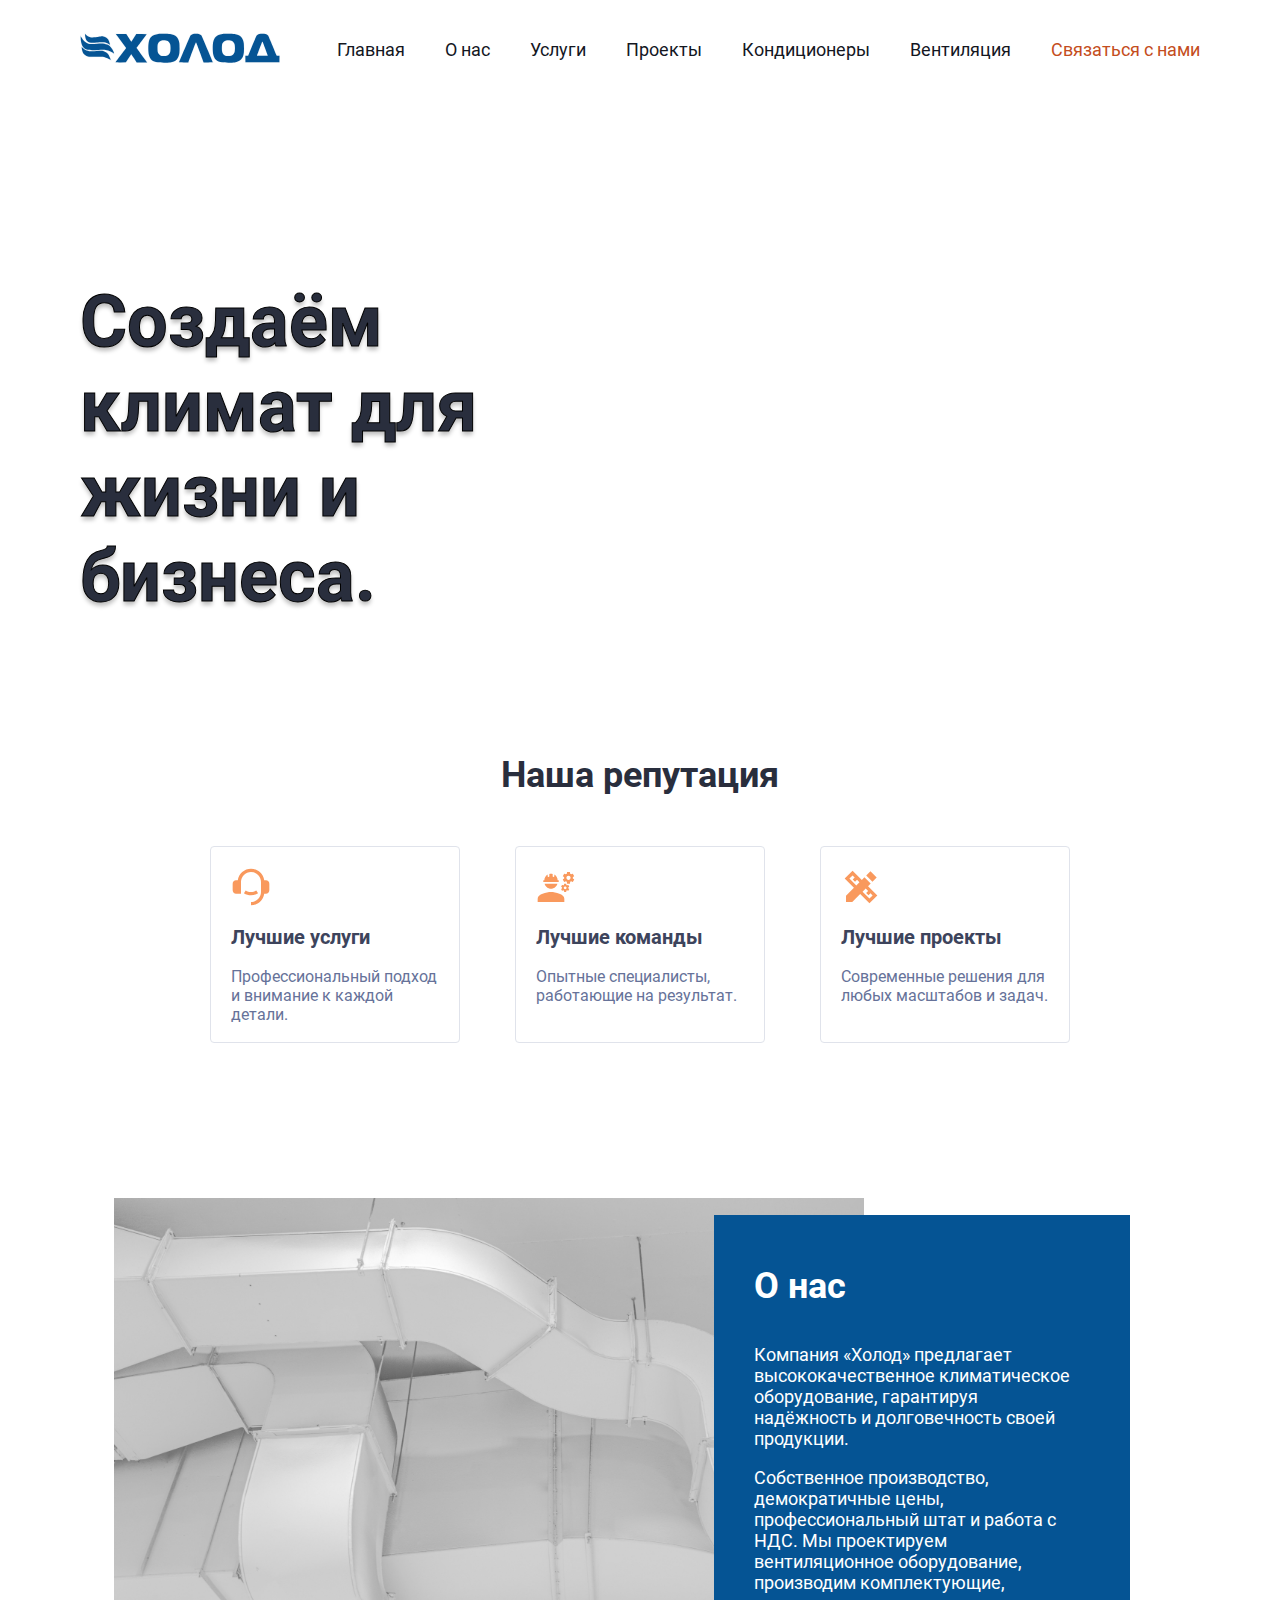
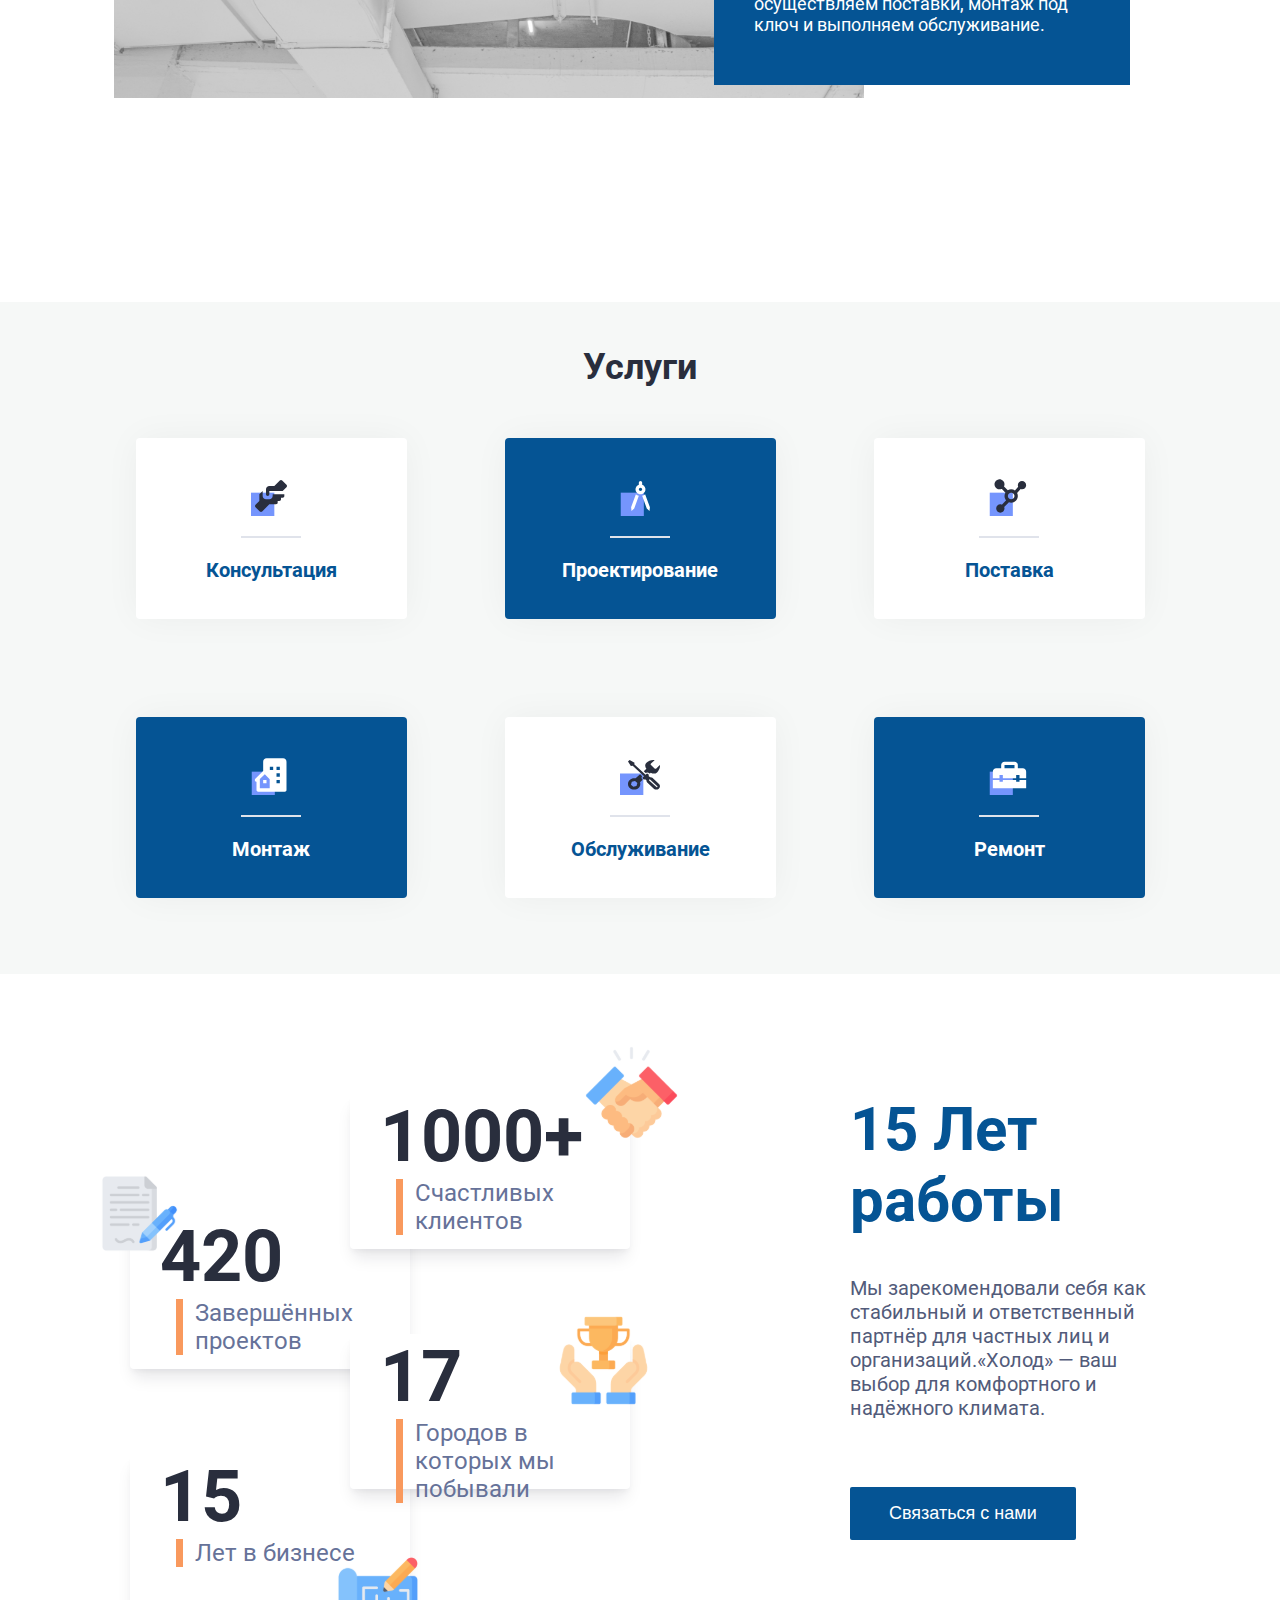
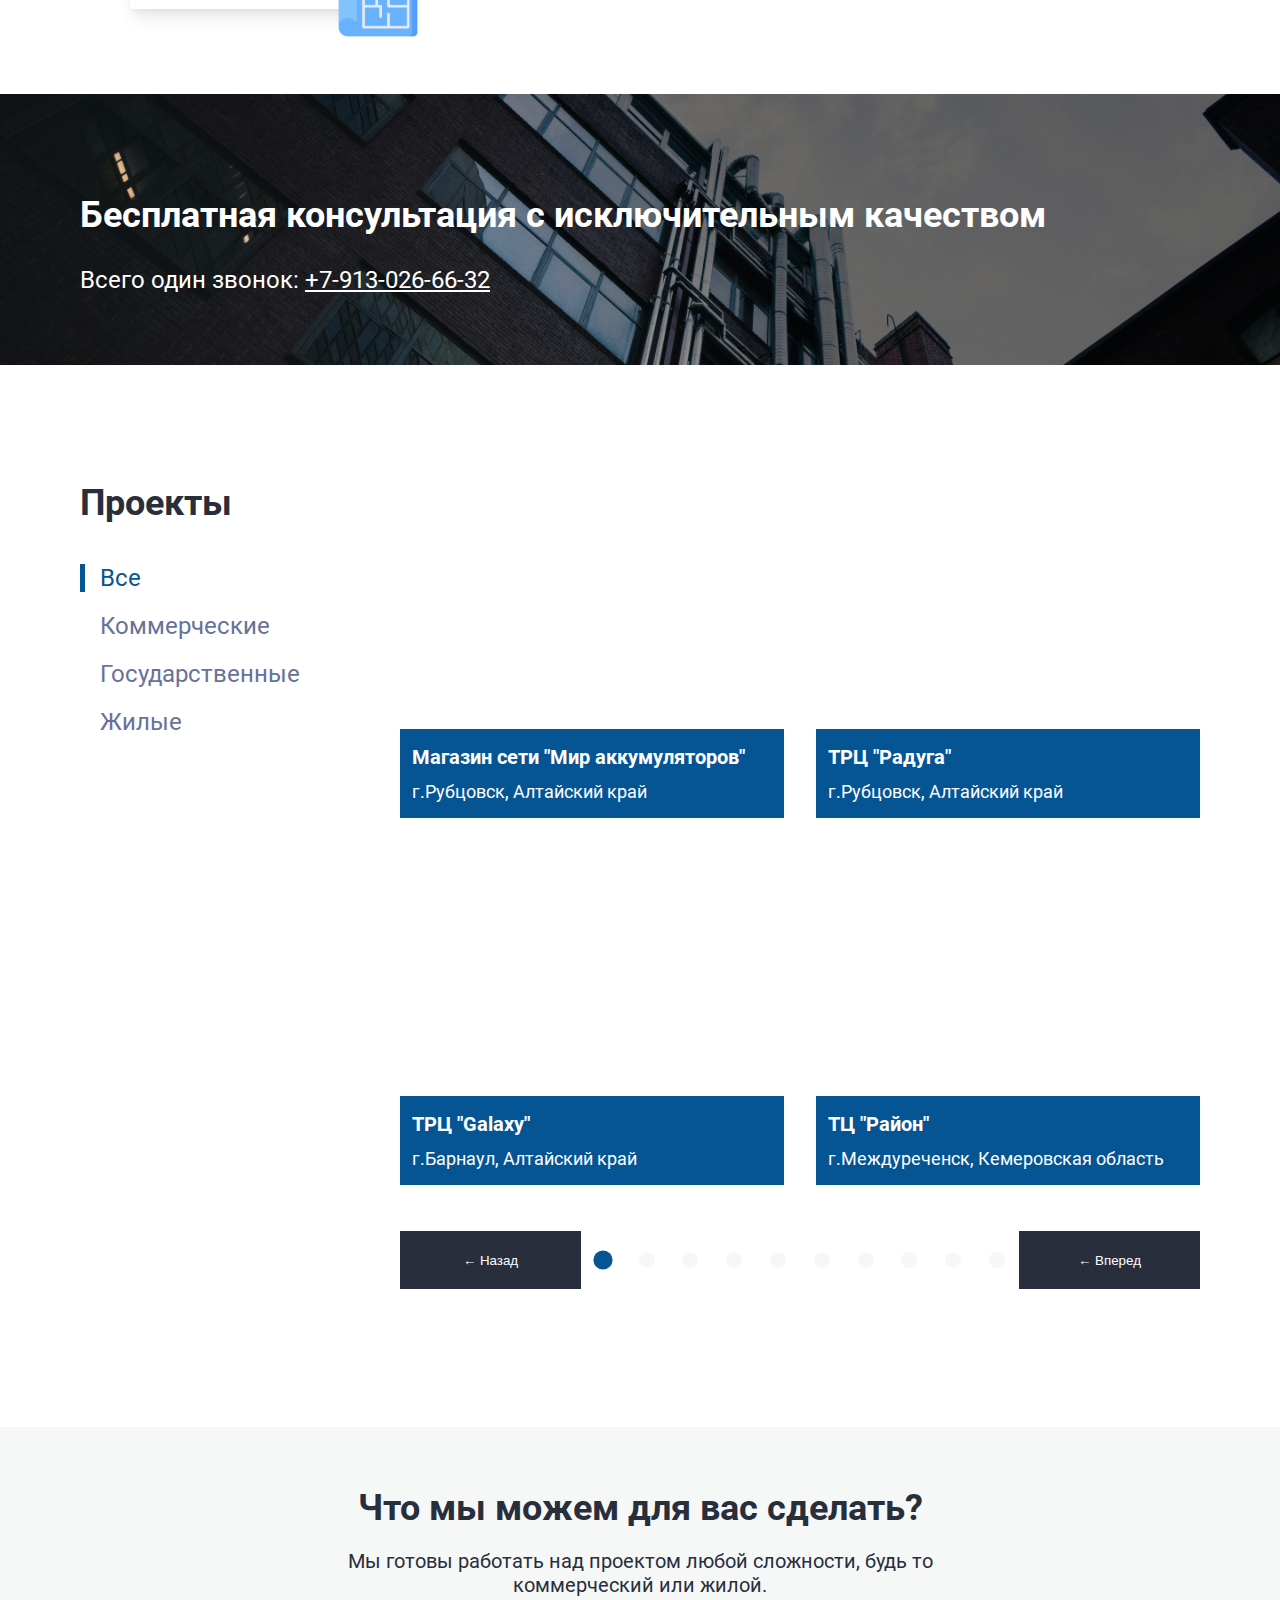
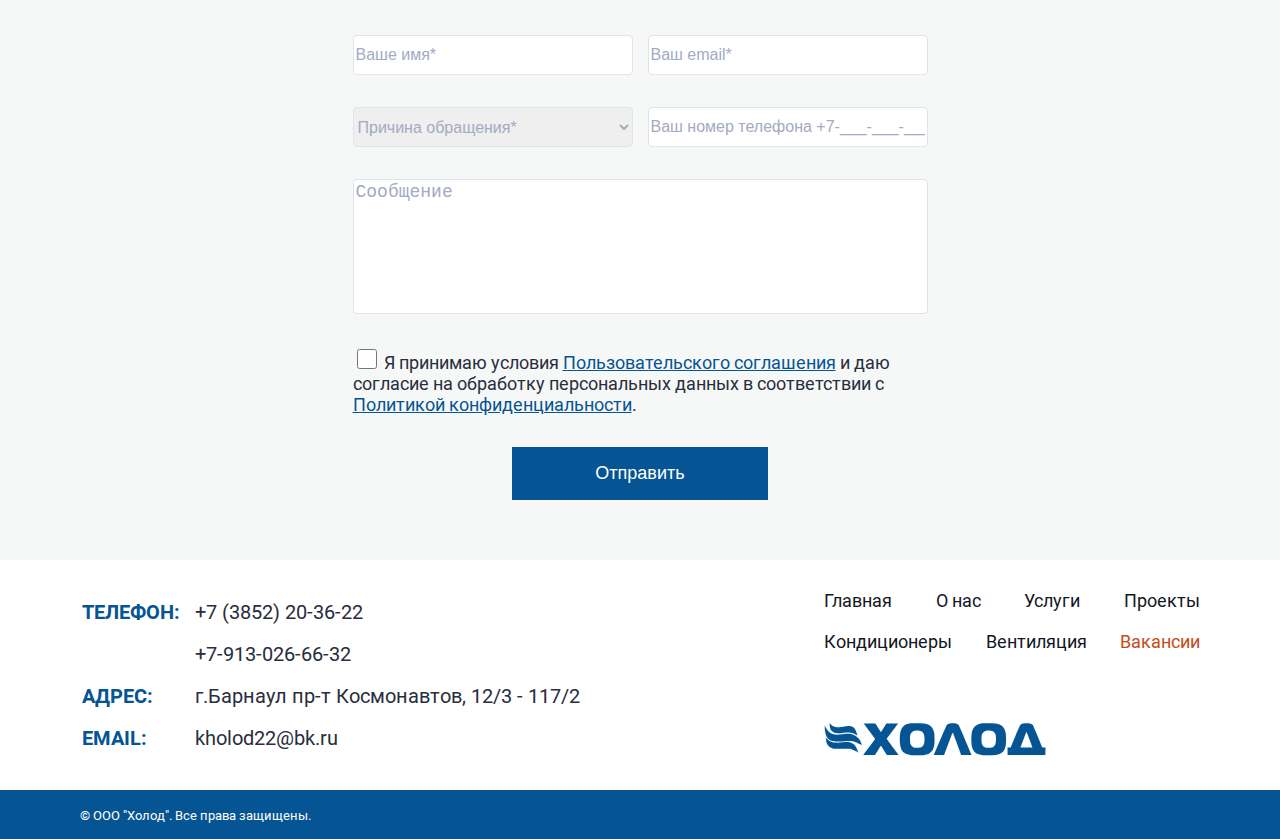
==== commit 36e68276: "Add files via upload" ====
--- a/index.html
+++ b/index.html
@@ -3,23 +3,30 @@
 <head>
     <meta charset="UTF-8">
     <meta name="viewport" content="width=device-width, initial-scale=1.0">
-    <title>Document</title>
-    <link rel="stylesheet" href="./style/style.css">
+    <meta
+        name="description"
+        content="Рассказываем, как нарезать картошку тонкими ломтиками">
+    <meta 
+        name="keywords" 
+        content="Рецепт, печенье, готовим дома">
+    <title>Холод - компания по производству, монтажу, поставке вентиляции и климатического оборудования.</title>
+    <link rel="stylesheet" href="./style/base.css">
+    <link rel="stylesheet" href="./style/index.css">
 </head>
 <body>
     <header class="header-main">
         <a href="./index.html">
-            <img src="./image/trace.svg" alt="Логотип компании" width="222.22" height="34">
+            <img src="./image/trace.svg" alt="Логотип компании" width="222.22" height="34" class="logo-header">
         </a>
         <nav class="nav-main">
             <ul class="nav-list">
                <li class="nav-list-item"><a href="./index.html">Главная</a></li>
-               <li class="nav-list-item"><a href="./index.html#about-us">О нас</a></li>
-               <li class="nav-list-item"><a href="./index.html#services">Услуги</a></li>
-               <li class="nav-list-item"><a href="./index.html#project">Проекты</a></li>
-               <li class="nav-list-item"><a href="">Кондиционеры</a></li>
-               <li class="nav-list-item"><a href="">Вентиляция</a></li>
-               <li class="nav-list-item"><a href="./index.html#feedback">Связаться с нами</a></li>
+               <li class="nav-list-item"><a href="#about-us">О нас</a></li>
+               <li class="nav-list-item"><a href="#services">Услуги</a></li>
+               <li class="nav-list-item"><a href="#project">Проекты</a></li>
+               <li class="nav-list-item"><a href="./conditioner.html">Кондиционеры</a></li>
+               <li class="nav-list-item"><a href="./ventilation.html">Вентиляция</a></li>
+               <li class="nav-list-item"><a href="#feedback">Связаться с нами</a></li>
             </ul>
         </nav>
     </header>
@@ -42,30 +49,30 @@
                 </div>
                 <div class="reputation-box">
                     <div class="icon project-icon"></div>
-                    <h3 class="heading-reputation-box">Лучшие проекрты</h3>
+                    <h3 class="heading-reputation-box">Лучшие проекты</h3>
                     <p>Современные решения для любых масштабов и задач.</p>        
                 </div>
             </div>
         </section>
         <section class="about-us" id="about-us">
             <div class="about-us-image">
-                <img src="./image/about-us-image.jpg" alt="" width="902" height="669">
+                <img src="./image/about_us_middle.jpg" alt="" width="902" height="669">
             </div>
             <div class="about-us-text">
                 <h2>О нас</h2> 
                 <p>Компания «Холод» предлагает высококачественное климатическое оборудование, гарантируя надёжность и долговечность своей продукции.</p>
-                <p>Собственное производство, демократичные цены, профессиональный штат и работа с НДС. Мы проектируем вентиляционное оборудование, производим комплектующие, осуществляем монтаж под ключ и выполняем обслуживание.</p>
+                <p>Собственное производство, демократичные цены, профессиональный штат и работа с НДС. Мы проектируем вентиляционное оборудование, производим комплектующие, осуществляем поставки, монтаж под ключ и выполняем обслуживание.</p>
             </div>
         </section>
         <section class="services" id="services">
             <h2 class="heading-services">Услуги</h2>
             <div class="services-shell">
-                <div class="services-box"><div class="icon installation-icon"></div><p>Монтаж</p></div>
-                <div class="services-box"><div class="icon update-icon"></div><p>Обновление</p></div>
-                <div class="services-box"><div class="icon consultation-icon"></div><p>Консультация</p></div>
+                <div class="services-box"><div class="icon consultation-icon "></div><p>Консультация</p></div>
+                <div class="services-box"><div class="icon  design-icon"></div><p>Проектирование</p></div>
+                <div class="services-box"><div class="icon update-icon"></div><p>Поставка</p></div>
+                <div class="services-box"><div class="icon installation-icon "></div><p>Монтаж</p></div>
+                <div class="services-box"><div class="icon maintenance-icon"></div><p>Обслуживание</p></div>
                 <div class="services-box"><div class="icon repair-icon"></div><p>Ремонт</p></div>
-                <div class="services-box"><div class="icon design-icon"></div><p>Проектирование</p></div>
-                <div class="services-box"><div class="icon connection-icon"></div><p>Подключение</p></div>
             </div>
         </section>
         <section class="statistics">
@@ -90,7 +97,9 @@
             <div class="statistics-right">
                 <h2>15 Лет работы</h2>
                 <p>Мы зарекомендовали себя как стабильный и ответственный партнёр для частных лиц и организаций.«Холод» — ваш выбор для комфортного и надёжного климата.</p>
-                <button>Связаться с нами</button>
+               <form action="#feedback">
+                <button class="clickable-button">Связаться с нами</button>
+               </form>
             </div>
         </section>
         <aside class="consultation"> 
@@ -102,121 +111,313 @@
             <div class="sorting-shell">
                 <h2>Проекты</h2>
                 <ul class="sorting-list">
-                    <li class="sorting-item">Все</li>
-                    <li class="sorting-item">Коммерческие</li>
-                    <li class="sorting-item">Государственные</li>
-                    <li class="sorting-item">Жилые</li>
+                    <li class="sorting-item sorting-item-selected" data-project="all">Все</li>
+                    <li class="sorting-item" data-project="commercial">Коммерческие</li>
+                    <li class="sorting-item" data-project="state-owned">Государственные</li>
+                    <li class="sorting-item" data-project="residential">Жилые</li>
                 </ul>
             </div>
             <div class="carousel-shell">
                 <div class="project-crousel">
-                    <div class="carousel-item-shell" data-project="commercial">
-                        <div class="carousel-item">
-                            <img src="./image/project/commercial/Makk_Rubtsovsk_middle.jpg" alt="" width="384" height="247">
+                    <div class="carousel-item-shell" data-project="commercial all">
+                        <div class="carousel-item">
+                            <img data-src="./image/project/commercial/Middle/Makk_Rubtsovsk_middle.jpg" class="lazy" alt="" width="384" height="247">
                             <div class="carousel-item-text">
                                 <h3>Магазин сети "Мир аккумуляторов"</h3>
                                 <p>г.Рубцовск, Алтайский край</p>
                             </div>
                         </div>
                         <div class="carousel-item">
-                            <img src="./image/project/commercial/Raduga_Rubtsovsk_middle.jpg" alt="" width="384" height="247">
+                            <img data-src="./image/project/commercial/Middle/Raduga_Rubtsovsk_middle.jpg" class="lazy" alt="" width="384" height="247">
                             <div class="carousel-item-text">
                                 <h3>ТРЦ "Радуга"</h3>
                                 <p>г.Рубцовск, Алтайский край</p>
                             </div>
                         </div>
                         <div class="carousel-item">
-                            <img src="./image/project/commercial/TC_Galaxy_Barnaul.jpg" alt="" width="384" height="250">
+                            <img data-src="./image/project/commercial/Middle/TC_Galaxy_Barnaul_middle.jpg" class="lazy" alt="" width="384" height="247">
                             <div class="carousel-item-text">
                                 <h3>ТРЦ "Galaxy"</h3>
                                 <p>г.Барнаул, Алтайский край</p>
                             </div>
                         </div>
                         <div class="carousel-item">
-                            <img src="./image/project/commercial/TC_Rajon_Mezhdurechensk_middle.jpg" alt="" width="384" height="247">
+                            <img data-src="./image/project/commercial/Middle/TC_Rajon_Mezhdurechensk_middle.jpg" class="lazy" alt="" width="384" height="247">
                             <div class="carousel-item-text">
                                 <h3>ТЦ "Район"</h3>
                                 <p>г.Междуреченск, Кемеровская область</p>
                             </div>
                         </div>
                     </div>
-                    <div class="carousel-item-shell" data-project="state-owned">
-                        <div class="carousel-item">
-                            <img src="./image/project/state-owned/Detsad_Maima_middle.jpg" alt="" width="384" height="247">
+                    <div class="carousel-item-shell" data-project="state-owned all">
+                        <div class="carousel-item">
+                            <img data-src="./image/project/state-owned/Middle/Detsad_Maima_middle.jpg" class="lazy" alt="" width="384" height="247">
                             <div class="carousel-item-text">
                                 <h3>Детский сад и многоэтажный дом</h3>
                                 <p>с.Майма, республика Горный Алтай</p>
                             </div>
                         </div>
                         <div class="carousel-item">
-                            <img src="./image/project/state-owned/Detsad_Novoaltaisk_middle.jpg" alt="" width="384" height="247">
+                            <img data-src="./image/project/state-owned/Middle/Detsad_Novoaltaisk_middle.jpg" class="lazy" alt="" width="384" height="247">
                             <div class="carousel-item-text">
                                 <h3>Детский сад №6</h3>
                                 <p>г.Новоалтайск, Алтайский край</p>
                             </div>
                         </div>
                         <div class="carousel-item">
-                            <img src="./image/project/state-owned/KGBUZ_5_middle.jpg" alt="" width="384" height="247">
+                            <img data-src="./image/project/state-owned/Middle/KGBUZ_5_middle.jpg" class="lazy" alt="" width="384" height="247">
                             <div class="carousel-item-text">
                                 <h3>Городская клиническая больница №5</h3>
                                 <p>г.Барнаул, Алтайский край</p>
                             </div>
                         </div>
                         <div class="carousel-item">
-                            <img src="./image/project/state-owned/Philharmonic _Altai_Territory_middle.jpg" alt="" width="384" height="247">
+                            <img data-src="./image/project/state-owned/Middle/Philharmonic _Altai_Territory_middle.jpg" class="lazy" alt="" width="384" height="247">
                             <div class="carousel-item-text">
                                 <h3>Государственная филармония</h3>
                                 <p>г.Барнаул, Алтайский край</p>
                             </div>
                         </div>
                     </div>
-                    <div class="carousel-item-shell">
-                        <div class="carousel-item"><img src="./image/plug-1.png" alt="" width="384" height="331"></div>
-                        <div class="carousel-item"><img src="./image/plug-1.png" alt="" width="384" height="331"></div>
-                        <div class="carousel-item"><img src="./image/plug-1.png" alt="" width="384" height="331"></div>
-                        <div class="carousel-item"><img src="./image/plug-2.png" alt="" width="384" height="331"></div>
-                    </div>
-                    <div class="carousel-item-shell">
-                        <div class="carousel-item"><img src="./image/plug-1.png" alt="" width="384" height="331"></div>
-                        <div class="carousel-item"><img src="./image/plug-1.png" alt="" width="384" height="331"></div>
-                        <div class="carousel-item"><img src="./image/plug-1.png" alt="" width="384" height="331"></div>
-                        <div class="carousel-item"><img src="./image/plug-2.png" alt="" width="384" height="331"></div>
-                    </div>
-                    <div class="carousel-item-shell">
-                        <div class="carousel-item"><img src="./image/plug-1.png" alt="" width="384" height="331"></div>
-                        <div class="carousel-item"><img src="./image/plug-1.png" alt="" width="384" height="331"></div>
-                        <div class="carousel-item"><img src="./image/plug-2.png" alt="" width="384" height="331"></div>
-                        <div class="carousel-item"><img src="./image/plug-1.png" alt="" width="384" height="331"></div>
-                    </div>
-                    <div class="carousel-item-shell">
-                        <div class="carousel-item"><img src="./image/plug-2.png" alt="" width="384" height="331"></div>
-                        <div class="carousel-item"><img src="./image/plug-2.png" alt="" width="384" height="331"></div>
-                        <div class="carousel-item"><img src="./image/plug-1.png" alt="" width="384" height="331"></div>
-                        <div class="carousel-item"><img src="./image/plug-2.png" alt="" width="384" height="331"></div>
-                    </div>
-                    <div class="carousel-item-shell">
-                        <div class="carousel-item"><img src="./image/plug-1.png" alt="" width="384" height="331"></div>
-                        <div class="carousel-item"><img src="./image/plug-1.png" alt="" width="384" height="331"></div>
-                        <div class="carousel-item"><img src="./image/plug-1.png" alt="" width="384" height="331"></div>
-                        <div class="carousel-item"><img src="./image/plug-2.png" alt="" width="384" height="331"></div>
-                    </div>
-                    <div class="carousel-item-shell">
-                        <div class="carousel-item"><img src="./image/plug-1.png" alt="" width="384" height="331"></div>
-                        <div class="carousel-item"><img src="./image/plug-1.png" alt="" width="384" height="331"></div>
-                        <div class="carousel-item"><img src="./image/plug-1.png" alt="" width="384" height="331"></div>
-                        <div class="carousel-item"><img src="./image/plug-2.png" alt="" width="384" height="331"></div>
-                    </div>
-                    <div class="carousel-item-shell">
-                        <div class="carousel-item"><img src="./image/plug-1.png" alt="" width="384" height="331"></div>
-                        <div class="carousel-item"><img src="./image/plug-1.png" alt="" width="384" height="331"></div>
-                        <div class="carousel-item"><img src="./image/plug-1.png" alt="" width="384" height="331"></div>
-                        <div class="carousel-item"><img src="./image/plug-2.png" alt="" width="384" height="331"></div>
-                    </div>
-                    <div class="carousel-item-shell">
-                        <div class="carousel-item"><img src="./image/plug-1.png" alt="" width="384" height="331"></div>
-                        <div class="carousel-item"><img src="./image/plug-1.png" alt="" width="384" height="331"></div>
-                        <div class="carousel-item"><img src="./image/plug-1.png" alt="" width="384" height="331"></div>
-                        <div class="carousel-item"><img src="./image/plug-2.png" alt="" width="384" height="331"></div>
+                    <div class="carousel-item-shell" data-project="commercial all">
+                        <div class="carousel-item">
+                            <img data-src="./image/project/commercial/Middle/Agro-Industria_middle.jpg" class="lazy" alt="" width="384" height="247">
+                            <div class="carousel-item-text">
+                                <h3>Агро-индустрия</h3>
+                                <p>г.Барнаул, Алтайский край</p>
+                            </div>
+                        </div>
+                        <div class="carousel-item">
+                            <img data-src="./image/project/commercial/Middle/AMK_Fasovka_middle.jpg" class="lazy" alt="" width="384" height="247">
+                            <div class="carousel-item-text">
+                                <h3>АМК, цех фасовки</h3>
+                                <p>г.Алейск, Алтайский край</p>
+                            </div>
+                        </div>
+                        <div class="carousel-item">
+                            <img data-src="./image/project/commercial/Middle/ASM_Angar_middle.jpg" class="lazy" alt="" width="384" height="247">
+                            <div class="carousel-item-text">
+                                <h3>АСМ, ангар</h3>
+                                <p>г.Барнаул, Алтайский край</p>
+                            </div>
+                        </div>
+                        <div class="carousel-item">
+                            <img data-src="./image/project/commercial/Middle/Biznes_Grrafit_middle.jpg" class="lazy" alt="" width="384" height="247">
+                            <div class="carousel-item-text">
+                                <h3>Бизнес центр "Графит"</h3>
+                                <p>г.Барнаул, Алтайский край</p>
+                            </div>
+                        </div>
+                    </div>
+                    <div class="carousel-item-shell" data-project="residential all">
+                        <div class="carousel-item">
+                            <img data-src="./image/project/residential/Middle/99_big_middle.jpg" class="lazy" alt="" width="384" height="247">
+                            <div class="carousel-item-text">
+                                <h3>Многоэтажный жилой дом</h3>
+                                <p>г.Новоалтайск, Алтайский край</p>
+                            </div>
+                        </div>
+                        <div class="carousel-item">
+                            <img data-src="./image/project/residential/Middle/Antona_petrova_108_middle.jpg" class="lazy" alt="" width="384" height="247">
+                            <div class="carousel-item-text">
+                                <h3>Антона петрова 108</h3>
+                                <p>г.Барнаул, Алтайский край</p>
+                            </div>
+                        </div>
+                        <div class="carousel-item">
+                            <img data-src="./image/project/residential/Middle/Baltiskaya_95_middle.jpg" class="lazy" alt="" width="384" height="247">
+                            <div class="carousel-item-text">
+                                <h3>Балтийская 95</h3>
+                                <p>г.Барнаул, Алтайский край</p>
+                            </div>
+                        </div>
+                        <div class="carousel-item">
+                            <img data-src="./image/project/residential/Middle/Chkalova_70_middle.jpg" class="lazy" alt="" width="384" height="247">
+                            <div class="carousel-item-text">
+                                <h3>Чкалова 70</h3>
+                                <p>г.Барнаул, Алтайский край</p>
+                            </div>
+                        </div>
+                    </div>
+                    <div class="carousel-item-shell" data-project="commercial all">
+                        <div class="carousel-item">
+                            <img data-src="./image/project/commercial/Middle/AMK_Kabinet_middle.jpg" class="lazy" alt="" width="384" height="247">
+                            <div class="carousel-item-text">
+                                <h3>АМК, кабинеты</h3>
+                                <p>г.Алейск, Алтайский край</p>
+                            </div>
+                        </div>
+                        <div class="carousel-item">
+                            <img data-src="./image/project/commercial/Middle/ASM_Proizvodstvo_middle.jpg" class="lazy" alt="" width="384" height="247">
+                            <div class="carousel-item-text">
+                                <h3>АСМ, производственный цех</h3>
+                                <p>г.Барнаул, Алтайский край</p>
+                            </div>
+                        </div>
+                        <div class="carousel-item">
+                            <img data-src="./image/project/commercial/Middle/Farm_Group_Upakovka_middle.jpg" class="lazy" alt="" width="384" height="247">
+                            <div class="carousel-item-text">
+                                <h3>Фармгруп, цех упаковки</h3>
+                                <p>г.Барнаул, Алтайский край</p>
+                            </div>
+                        </div>
+                        <div class="carousel-item">
+                            <img data-src="./image/project/commercial/Middle/Kanc-Market_middle.jpg" class="lazy" alt="" width="384" height="247">
+                            <div class="carousel-item-text">
+                                <h3>Канц-Маркет</h3>
+                                <p>г.Барнаул, Алтайский край</p>
+                            </div>
+                        </div>
+                    </div>
+                    <div class="carousel-item-shell" data-project="state-owned all">
+                        <div class="carousel-item">
+                            <img data-src="./image/project/state-owned/Middle/FOK_middle.jpg" class="lazy" alt="" width="384" height="247">
+                            <div class="carousel-item-text">
+                                <h3>ФОК</h3>
+                                <p>г.Барнаул, Алтайский край</p>
+                            </div>
+                        </div>
+                        <div class="carousel-item">
+                            <img data-src="./image/project/state-owned/Middle/Mirowo_Sud_middle.jpg" class="lazy" alt="" width="384" height="247">
+                            <div class="carousel-item-text">
+                                <h3>Мировой суд</h3>
+                                <p>г.Барнаул, Алтайский край</p>
+                            </div>
+                        </div>
+                        <div class="carousel-item">
+                            <img data-src="./image/project/state-owned/Middle/six_nagornay_middle.jpg" class="lazy" alt="" width="384" height="247">
+                            <div class="carousel-item-text">
+                                <h3>Дом по президенской программе</h3>
+                                <p>г.Барнаул, Алтайский край</p>
+                            </div>
+                        </div>
+                        <div class="carousel-item">
+                            <img data-src="./image/project/state-owned/Middle/TEC-2_middle.jpg" class="lazy" alt="" width="384" height="247">
+                            <div class="carousel-item-text">
+                                <h3>ТЭЦ-2</h3>
+                                <p>г.Барнаул, Алтайский край</p>
+                            </div>
+                        </div>
+                    </div>
+                    <div class="carousel-item-shell" data-project="residential all">
+                        <div class="carousel-item">
+                            <img data-src="./image/project/residential/Middle/Guhina_199_middle.jpg" class="lazy" alt="" width="384" height="247">
+                            <div class="carousel-item-text">
+                                <h3>Гущина 199</h3>
+                                <p>г.Барнаул, Алтайский край</p>
+                            </div>
+                        </div>
+                        <div class="carousel-item">
+                            <img data-src="./image/project/residential/Middle/Hristenko_8_middle.jpg" class="lazy" alt="" width="384" height="247">
+                            <div class="carousel-item-text">
+                                <h3>Христенко 8</h3>
+                                <p>г.Барнаул, Алтайский край</p>
+                            </div>
+                        </div>
+                        <div class="carousel-item">
+                            <img data-src="./image/project/residential/Middle/Matrosova_12_middle.jpg" class="lazy" alt="" width="384" height="247">
+                            <div class="carousel-item-text">
+                                <h3>Матросова 12</h3>
+                                <p>г.Барнаул, Алтайский край</p>
+                            </div>
+                        </div>
+                        <div class="carousel-item">
+                            <img data-src="./image/project/residential/Middle/nauchnyj_gorodok_32_middle.jpg" class="lazy" alt="" width="384" height="247">
+                            <div class="carousel-item-text">
+                                <h3>Многоэтажный жилой дом</h3>
+                                <p>г.Барнаул, Алтайский край</p>
+                            </div>
+                        </div>
+                    </div>
+                    <div class="carousel-item-shell" data-project="commercial all">
+                        <div class="carousel-item">
+                            <img data-src="./image/project/commercial/Middle/Manjerok_middle.jpg" class="lazy" alt="" width="384" height="247">
+                            <div class="carousel-item-text">
+                                <h3>Аренда и склад лыж</h3>
+                                <p>с.Манжерок, республика Горный Алтай</p>
+                            </div>
+                        </div>
+                        <div class="carousel-item">
+                            <img data-src="./image/project/commercial/Middle/PromKotloSnab_middle.jpg" class="lazy" alt="" width="384" height="247">
+                            <div class="carousel-item-text">
+                                <h3>ПромКотлоСнаб</h3>
+                                <p>г.Новоалтайск, Алтайский край</p>
+                            </div>
+                        </div>
+                        <div class="carousel-item">
+                            <img data-src="./image/project/commercial/Middle/AMK_Kompresor_middle.jpg" class="lazy" alt="" width="384" height="247">
+                            <div class="carousel-item-text">
+                                <h3>АМК, компрессорная</h3>
+                                <p>г.Алейск, Алтайский край</p>
+                            </div>
+                        </div>
+                        <div class="carousel-item">
+                            <img data-src="./image/project/commercial/Middle/ASM_middle.jpg" class="lazy" alt="" width="384" height="247">
+                            <div class="carousel-item-text">
+                                <h3>АСМ, выход на улицу</h3>
+                                <p>г.Барнаул, Алтайский край</p>
+                            </div>
+                        </div>
+                    </div>
+                    <div class="carousel-item-shell" data-project="commercial all">
+                        <div class="carousel-item">
+                            <img data-src="./image/project/commercial/Middle/AMK_Krematori_middle.jpg" class="lazy" alt="" width="384" height="247">
+                            <div class="carousel-item-text">
+                                <h3>АМК, крематорий</h3>
+                                <p>г.Алейск, Алтайский край</p>
+                            </div>
+                        </div>
+                        <div class="carousel-item">
+                            <img data-src="./image/project/commercial/Middle/Restoran_smoker_middle.jpg" class="lazy" alt="" width="384" height="247">
+                            <div class="carousel-item-text">
+                                <h3>Ресторан "Смокер"</h3>
+                                <p>г.Барнаул, Алтайский край</p>
+                            </div>
+                        </div>
+                        <div class="carousel-item">
+                            <img data-src="./image/project/commercial/Middle/Standart-Energo_middle.jpg" class="lazy" alt="" width="384" height="247">
+                            <div class="carousel-item-text">
+                                <h3>Стандарт-Энерго</h3>
+                                <p>г.Барнаул, Алтайский край</p>
+                            </div>
+                        </div>
+                        <div class="carousel-item">
+                            <img data-src="./image/project/commercial/Middle/Sherlok_middle.jpg" class="lazy" alt="" width="384" height="247">
+                            <div class="carousel-item-text">
+                                <h3>Пивоварня "Шерлок"</h3>
+                                <p>г.Барнаул, Алтайский край</p>
+                            </div>
+                        </div>
+                    </div>
+                    <div class="carousel-item-shell" data-project="residential all">
+                        <div class="carousel-item">
+                            <img data-src="./image/project/residential/Middle/Pavlovsi_Trakt_269_middle.jpg" class="lazy" alt="" width="384" height="247">
+                            <div class="carousel-item-text">
+                                <h3>Павловский тракт 269</h3>
+                                <p>г.Барнаул, Алтайский край</p>
+                            </div>
+                        </div>
+                        <div class="carousel-item">
+                            <img data-src="./image/project/residential/Middle/Severo-Zapadnaya_125_middle.jpg" class="lazy" alt="" width="384" height="247">
+                            <div class="carousel-item-text">
+                                <h3>Северо-Западная 125</h3>
+                                <p>г.Барнаул, Алтайский край</p>
+                            </div>
+                        </div>
+                        <div class="carousel-item">
+                            <img data-src="./image/project/residential/Middle/Severo_zapad_48a_middle.jpg" class="lazy" alt="" width="384" height="247">
+                            <div class="carousel-item-text">
+                                <h3>Северо-Западная 48а</h3>
+                                <p>г.Барнаул, Алтайский край</p>
+                            </div>
+                        </div>
+                        <div class="carousel-item">
+                            <img data-src="./image/project/residential/Middle/Vzletna_91_middle.jpg" class="lazy" alt="" width="384" height="247">
+                            <div class="carousel-item-text">
+                                <h3>Взлётная 91</h3>
+                                <p>г.Барнаул, Алтайский край</p>
+                            </div>
+                        </div>
                     </div>
                 </div>
                 <div class="switches">
@@ -243,7 +444,7 @@
             <form  class="feedback-form" action="#" method="post">
                     <input type="text" name="userName" placeholder="Ваше имя*" maxlength="70" required>
                     <input type="email" name="userEmail" placeholder="Ваш email*" maxlength="40" required>
-                    <select name="reasonAppea" id="" placeholder="Причина обращения*" class="feedback-form-select select-placeholder" required>
+                    <select aria-label="Причина обращения*" name="reasonAppea" id="" placeholder="Причина обращения*" class="feedback-form-select select-placeholder" required>
                         <option value=""  disabled selected>Причина обращения*</option>
                         <option value="" data-option="selected">Расчёт вентиляции</option>
                         <option value="" data-option="selected">Расчёт кондиционирования</option>
@@ -252,9 +453,12 @@
                         <option value="" data-option="selected">Обновление оборудования</option>
                     </select>
                     <input class="feedback-form-tel" type="tel" name="userPhone" placeholder="Ваш номер телефона +7-___-___-____" maxlength="16">
-                
                 <textarea name="userMassange" id="" placeholder="Сообщение" maxlength="400"></textarea>
-                <button type="submit">Отправить</button>
+                <label class="user-agreement">
+                    <input type="checkbox" required>
+                    Я принимаю условия <a href="./user_agreement.html">Пользовательского соглашения</a> и даю согласие на обработку персональных данных в соответствии с <a href="./privacy_policy.html">Политикой конфиденциальности</a>.
+                </label>
+                <button class="clickable-button" type="submit">Отправить</button>
             </form>
         </section>
     </main>
@@ -264,7 +468,7 @@
                 <table>
                     <tr>
                         <th>Телефон:</th>
-                        <td><a href="tel:+73852601117">+7 (3852) 60-11-17</a></td>
+                        <td><a href="tel:+73852203622">+7 (3852) 20-36-22</a></td>
                     </tr>
                     <tr>
                         <td></td>
@@ -284,12 +488,12 @@
             <div class="shell-top-navigation">
                 <ul class="footer-nav-list">
                     <li class="footer-nav-item"><a href="./index.html">Главная</a></li>
-                    <li class="footer-nav-item"><a href="./index.html#about-us">О нас</a></li>
-                    <li class="footer-nav-item"><a href="./index.html#services">Услуги</a></li>
-                    <li class="footer-nav-item"><a href="./index.html#project">Проекты</a></li>
-                    <li class="footer-nav-item"><a href="">Кондиционеры</a></li>
-                    <li class="footer-nav-item"><a href="">Вентиляция</a></li>
-                    <li class="footer-nav-item"><a href="">Вакансии</a></li>
+                    <li class="footer-nav-item"><a href="#about-us">О нас</a></li>
+                    <li class="footer-nav-item"><a href="#services">Услуги</a></li>
+                    <li class="footer-nav-item"><a href="#project">Проекты</a></li>
+                    <li class="footer-nav-item"><a href="./conditioner.html">Кондиционеры</a></li>
+                    <li class="footer-nav-item"><a href="./ventilation.html">Вентиляция</a></li>
+                    <li class="footer-nav-item"><a href="./job_openings.html">Вакансии</a></li>
                 </ul>
                 <a href="./index.html">
                     <img src="./image/trace.svg" alt="Логотип компании" width="222.22" height="34">
@@ -297,7 +501,7 @@
             </div>
         </div>
         <div class="footer-shell-bottom">
-            <small>©</small>
+            <small>© ООО "Холод". Все права защищены.</small>
         </div>
     </footer>
     <script src="./script/script.js"></script>
--- a/style/base.css
+++ b/style/base.css
@@ -0,0 +1,754 @@
+/* roboto-regular - cyrillic_latin */
+@font-face {
+    font-display: swap; /* Check https://developer.mozilla.org/en-US/docs/Web/CSS/@font-face/font-display for other options. */
+    font-family: 'Roboto';
+    font-style: normal;
+    font-weight: 400;
+    src: url('../fonts/roboto-v32-cyrillic_latin-regular.woff2') format('woff2'); /* Chrome 36+, Opera 23+, Firefox 39+, Safari 12+, iOS 10+ */
+}
+  /* roboto-500 - cyrillic_latin */
+  @font-face {
+    font-display: swap; /* Check https://developer.mozilla.org/en-US/docs/Web/CSS/@font-face/font-display for other options. */
+    font-family: 'Roboto';
+    font-style: normal;
+    font-weight: 500;
+    src: url('../fonts/roboto-v32-cyrillic_latin-500.woff2') format('woff2'); /* Chrome 36+, Opera 23+, Firefox 39+, Safari 12+, iOS 10+ */
+}
+  /* roboto-700 - cyrillic_latin */
+  @font-face {
+    font-display: swap; /* Check https://developer.mozilla.org/en-US/docs/Web/CSS/@font-face/font-display for other options. */
+    font-family: 'Roboto';
+    font-style: normal;
+    font-weight: 700;
+    src: url('../fonts/roboto-v32-cyrillic_latin-700.woff2') format('woff2'); /* Chrome 36+, Opera 23+, Firefox 39+, Safari 12+, iOS 10+ */
+}
+
+html {
+    font-family: 'Roboto', 'Arial', 'Helvetica', sans-serif;
+}
+
+body {
+    margin: 0;
+    margin-right: auto;
+    margin-left: auto;
+    padding: 0;
+    max-width: 1440px;
+}
+
+h2 {
+    font-size: 36px;
+    margin: 0;
+}
+
+.header-main {
+    display: flex;
+    padding: 23px 112px;
+    justify-content: space-between;
+    align-items: center;
+}
+
+.clickable-button {
+    transition: background-color 0.1s ease-in;
+    cursor: pointer;
+}
+
+.clickable-button:hover {
+    background-color: #539ffb;
+}
+
+.clickable-button:active {
+    background-color: #418ffb;
+}
+
+.nav-list {
+    list-style: none;
+    display: flex;
+    justify-content: space-between;
+    gap: 40px;
+    padding: 0;
+}
+
+.nav-list-item a {
+    text-decoration: none;
+    color: #14171F;
+    font-size: 20px;
+    transition: color 0.1s ease-in-out, filter 0.1s ease-in-out;
+}
+
+.nav-list-item a:hover  {
+    color: #667299;
+}
+
+.nav-list-item a:active {
+    color: #3D445C;
+} 
+
+.nav-list-item:last-child a {
+    color: #C44D20;
+}
+
+.nav-list-item:last-child a:hover {
+    filter: brightness(1.4);
+}
+
+.nav-list-item:last-child a:active {
+    filter: brightness(1.2);
+}
+
+.hero {
+    background-size: 100%;
+    background-repeat: no-repeat;
+    box-sizing: border-box;
+}
+
+.slogan-hero {
+    font-weight: 700;
+    font-size: 72px;
+    width: 500px;
+    line-height: auto;
+    margin: 0;
+    color: #292E3D;
+    text-shadow: 0 4px 4px rgba(0, 0, 0, 0.25);
+    -webkit-text-stroke: 1px #000000;
+}
+
+.heading-reputation,
+.heading-services,
+.heading-feedback {
+    text-align: center;
+    font-weight: 700;
+    font-size: 36px;
+    margin: 0;
+    margin-bottom: 50px;
+    color: #292E3D;
+}
+
+.reputation {
+    padding: 85px 210px 85px 210px;
+}
+
+.reputation-shell {
+    display: flex;
+    justify-content: space-between;
+}
+
+.reputation-box {
+    border: 1.4px solid #E0E3EB;
+    width: 292px;
+    height: 197px;
+    border-radius: 4px;
+    padding: 20px 18px 40px 20px ;
+    box-sizing: border-box;
+}
+
+.reputation-box p{
+    font-size: 16px;
+    color: #667299;
+}
+
+.icon {
+    width: 40px;
+    height: 40px;
+    background-repeat: no-repeat;
+    background-position: center 0 ;
+}
+
+.service-icon {
+    background-image: url('../image/service-icon.svg');
+}
+
+.team-icon {
+    background-image: url('../image/team-icon.svg');
+}
+
+.project-icon {
+    background-image: url('../image/project-icon.svg');
+}
+
+.heading-reputation-box {
+    margin-top: 18px;
+    margin-bottom: 18px;
+    font-size: 20px;
+    color: #3D445C;
+}
+
+.services {
+    padding-top: 44px;
+    padding-bottom: 76px;
+    background-color: #F6F8F7;
+}
+
+.services-shell {
+    width: 1009px;
+    margin-left: auto;
+    margin-right: auto;
+    display: flex;
+    flex-wrap: wrap;
+    justify-content: space-between;
+    gap: 98px;
+}
+
+.services-box {
+    box-sizing: border-box;
+    width: 271px;
+    height: 181px;
+    padding-top:38px;
+    padding-bottom: 38px;
+    background-color: white;
+    border-radius: 4px;
+    box-shadow: 0 0 37px -2px rgba(17, 24, 39, 0.05);
+    color: #055494;
+    text-align: center;
+}
+
+.services-box p {
+    margin: 0;
+    margin-top: 20px;
+    font-size: 20px;
+    font-weight: 700;
+}
+
+.services-box div {
+    margin-left: auto;
+    margin-right: auto;
+    border-bottom: 2px solid #E0E3EB;
+    padding-bottom: 20px;
+    width: 60px;
+}
+
+.services-box:nth-child(2n) {
+    background-color: #055494;
+    color: white;
+}
+
+.installation-icon {
+    background-image: url('../image/installation-icon.svg');
+}
+
+.maintenance-icon {
+    background-image: url('../image/maintenance-icon.svg');
+}
+
+.update-icon {
+    background-image: url('../image/update-icon.svg');
+}
+
+.consultation-icon {
+    background-image: url('../image/consultation-icon.svg');
+}
+
+.repair-icon {
+    background-image: url('../image/repair-icon.svg');
+}
+
+.design-icon {
+    background-image: url('../image/icon-design.svg');
+}
+
+.statistics {
+    box-sizing: border-box;
+    padding: 120px 166px 60px 200px;
+    display: flex;
+    justify-content: space-between;
+}
+
+.statistics-left {
+    display: grid;
+    grid-template-rows: repeat(9, 60px);
+}
+
+.statistics-box {
+    box-sizing: border-box;
+    width: 280px;
+    height: 155px;
+    border-radius: 4px;
+    box-shadow: 0 12px 16px -4px rgba(17, 24, 39, 0.1),
+                0 4px 6px -2px rgba(17, 24, 39, 0.05);
+    background-color: white;
+}
+
+.statistics-right h2 {
+    color: #055494;
+    font-size: 60px;
+}
+ 
+ .statistics-right p {
+    color: #525B7A;
+    font-size: 20px;
+    margin-top: 40px;
+    margin-bottom: 67px;
+}
+ 
+ .statistics-right button {
+    color: white;
+    font-size: 18px;
+    padding: 16px 39px;
+    background-color: #055494;
+    border-radius: 2px;
+    border: 0;
+}
+
+.consultation {
+    padding: 100px 160px 100px 112px;
+    color:white;
+    background-repeat: no-repeat;
+    background-position: 0 0;
+    background-size: 100% ;
+}
+
+.consultation h2 {
+    font-size: 36px;
+}
+
+.consultation p {
+    font-size: 24px;
+    margin: 0;
+    margin-top: 30px;
+}
+
+.consultation a {
+    font-size: 24px;
+    color: white;
+    transition: color 0.1s ease-in-out;
+}
+
+.consultation a:hover {
+    font-size: 24px;
+    color: #C2C7D6;
+}
+
+.consultation a:active {
+    font-size: 24px;
+    color: #E0E3EB;
+}
+
+.project {
+    padding: 88px 112px 138px 112px;
+    display: flex;
+    justify-content: space-between;
+}
+
+.sorting-shell h2{
+    font-size: 36px;
+    color: #292E3D;
+    margin-bottom: 40px;
+}
+
+.sorting-list {
+    list-style: none;
+    margin: 0;
+    padding: 0;
+}
+
+.sorting-item {
+    width: 224px;
+    font-size: 24px;
+    color: #667299;
+    margin-bottom: 20px;
+    padding-left: 20px;
+    cursor: pointer;
+    transition: color 0.1s ease-in-out,  border-left 0.1s ease-in-out;
+}
+
+.sorting-item:last-child {
+    margin-bottom: 0;
+}
+
+.sorting-item-selected {
+    padding-left: 15px;
+    border-left: 5px solid #055494;
+    color: #055494;
+}
+
+.carousel-shell {
+    display: flex;
+    flex-direction: column;
+    gap: 32px;
+}
+
+.project-crousel {
+    display: flex; /* Гибкий контейнер для выравнивания блоков */
+    overflow: hidden; /* Скрывает всё, что выходит за границы */
+    width: 800px; /* Ширина видимой области карусели */
+    height: 717px; /* Высота карусели */
+    transition: transform 0.3s ease-in-out; /* Плавный переход при прокрутке */
+}
+
+.carousel-item-shell {
+    flex: 0 0 800px; /* Каждый блок занимает ровно одну видимую область */
+    display: grid;
+    grid-template-rows: 335px 335px;
+    grid-template-columns: 384px 384px;
+    gap: 32px;
+    transition: transform 0.3s ease-in-out; /* Плавный переход при прокрутке */
+}
+
+.none {
+    display: none;
+}
+
+.carousel-item {
+    box-sizing: border-box;
+    width: 384px;
+    height: 331px;
+    display: flex;
+    flex-direction: column;
+}
+
+.carousel-item img {
+    object-fit: fill;
+    width:384px;
+    height:247px;
+    display: block;
+    transition: opacity 0.5s ease-in;
+}
+
+.lazy {
+    opacity: 0;
+}
+
+.carousel-item-text {
+    background-color: #055494;
+    padding: 16px 12px;
+    color: white;
+}
+.carousel-item-text h3{
+    font-weight: 700;
+    font-size: 20px;
+    margin: 0;
+    margin-bottom: 12px;
+}
+
+.carousel-item-text p{
+    font-size: 18px;
+    margin: 0;
+}
+
+.switches {
+    display: flex;
+    width: 100%;
+    justify-content: space-between;
+    align-items: center;
+}
+
+.switches button {
+    padding: 21.5px ;
+    width: 295px;
+    box-sizing: border-box;
+    border: 0;
+    background-color: #292E3D;
+    color: white;
+}
+
+.dots {
+    border-radius: 50%;
+    display: inline-block;
+    background-color: #F6F8F7;
+    width: 16px;
+    height: 16px;
+    transition: transform 0.1s ease-in-out,background-color 0.1s ease-in-out;
+}
+
+.dots-active {
+    background-color: #055494;
+    transform: scale(1.2);
+}
+
+.dots-shell {
+    display: flex;
+    align-items: center;
+    justify-content: space-around;
+    width: 100%;
+}
+
+.feedback {
+    padding: 60px 410px;
+    background-color: #F6F8F7;
+}
+
+.feedback p {
+    color: #292E3D;
+    font-size: 20px;
+    text-align: center;
+    margin: 0;
+}
+
+.feedback h2 {
+    margin-bottom: 20px;
+}
+
+.feedback-form {
+    margin-top: 38px;
+    display: flex;
+    flex-wrap: wrap;
+    gap: 32px 15px;
+    justify-content: center;
+}
+
+.feedback-form input ,
+.feedback-form select {
+    width: 280px;
+    height: 40px;
+    box-sizing: border-box;
+    border: 1px solid #E0E3EB ;
+    border-radius: 4px;
+    font-size: 16px;
+}
+
+.feedback-form input::placeholder ,
+.feedback-form select::placeholder,
+.feedback-form textarea::placeholder {
+    color: #A3AAC2;
+}
+
+.feedback-form textarea {
+    width: 575px;
+    height: 135px;
+    box-sizing: border-box;
+    box-sizing: border-box;
+    border: 1px solid #E0E3EB ;
+    border-radius: 4px;
+    resize: none;
+    font-size: 18px;
+}
+
+.user-agreement {
+    width: 575px;
+    font-size: 18px;
+    color: #292E3D;
+}
+
+.user-agreement a {
+    text-decoration: underline;
+    color: #055494;
+    transition: color 0.1s ease-in-out;
+}
+
+.user-agreement a:hover{
+    color: #99B9D3;
+    text-decoration: none;
+}
+
+.user-agreement a:active{
+    color: #5F91BA;
+}
+
+.user-agreement [type="checkbox"] {
+    width: 20px;
+    height: 20px;
+}
+
+.feedback-form button {
+    background-color: #055494;
+    color: white;
+    padding: 16px 83.5px;
+   border: 0;
+   font-size: 18px;
+}
+
+.feedback-form [data-option="selected"] {
+    color: #000;
+}
+
+.select-placeholder {
+    color: #A3AAC2;
+}
+
+.footer-shell-top {
+    display: flex;
+    justify-content: space-between;
+    padding: 85px 112px 93px 112px;
+}
+
+.shell-top-contacts {
+    display: flex;
+    justify-content: space-between;
+    flex-direction: column;
+    gap: 32px;
+}
+
+.shell-top-contacts th {
+    color: #055494;
+    font-size: 20px;
+    text-align: left;
+    text-transform: uppercase;
+    padding: 8px 13px 8px 0;
+}
+
+.shell-top-contacts td,
+.shell-top-contacts td a {
+    color: #292E3D;
+    font-size: 20px;
+    text-align: left;
+    padding: 8px 0;
+}
+
+.shell-top-contacts a {
+    text-decoration: none;
+    transition: color 0.1s ease-in-out;
+}
+
+.shell-top-contacts a:hover {
+    color: #667299;
+}
+
+.shell-top-contacts a:active {
+    color: #3D445C;
+}
+
+.shell-top-navigation {
+    width: 376px;
+}
+
+.footer-nav-list {
+    list-style: none;
+    margin: 0;
+    padding: 0;
+    margin-bottom: 70px;
+    display: flex;
+    flex-wrap: wrap;
+    justify-content: space-between;
+    gap: 19.5px;
+}
+
+.footer-nav-item a{
+    color: #14171F;
+    font-size: 18px;
+    text-decoration: none;
+    transition: color 0.1s ease-in-out, filter 0.1s ease-in-out;
+}
+
+.footer-nav-item a:hover{
+    color: #667299;
+}
+
+.footer-nav-item a:active{
+    color: #3D445C;    
+}
+
+.footer-nav-item:last-child a{
+    color: #C44D20;
+}
+
+.footer-nav-item:last-child a:hover{
+    filter: brightness(1.4);
+}
+
+.footer-nav-item:last-child a:active{
+    filter: brightness(1.2);
+}
+
+.footer-shell-bottom {
+    background-color: #055494;
+    color: white;
+    padding: 26px 112px;
+}
+
+
+
+
+
+
+@media (max-width: 1024px) {
+    .header-main {
+        padding-left: 80px;
+        padding-right: 80px;
+    }
+
+    .nav-list-item a {
+        font-size: 18px;
+    }
+
+    .logo-header {
+        width: 200px;
+    }
+
+    .reputation-box {
+        width: 250px;
+    }
+
+    .statistics {
+        padding-left: 130px;
+        padding-right: 100px;
+    }
+
+    .consultation {
+        padding-left: 80px;
+        padding-right: 80px;
+    }
+
+    .project {
+        padding-left: 80px;
+        padding-right: 80px;
+    }
+
+    .feedback {
+        padding: 60px 344px;
+    }
+
+    .footer-shell-top {
+        padding-top: 30px;
+        padding-bottom: 30px;
+        padding-left: 80px;
+        padding-right: 80px;
+    }
+
+    .footer-shell-bottom {
+        padding-top: 15px;
+        padding-bottom: 15px;
+        padding-left: 80px;
+        padding-right: 80px;
+    }
+}
+
+@media (max-width: 1383px) {
+    .header-main {
+        padding-left: 80px;
+        padding-right: 80px;
+    }
+
+    .nav-list-item a {
+        font-size: 18px;
+    }
+
+    .logo-header {
+        width: 200px;
+    }
+
+    .reputation-box {
+        width: 250px;
+    }
+
+    .statistics {
+        padding-left: 130px;
+        padding-right: 100px;
+    }
+
+    .consultation {
+        padding-left: 80px;
+        padding-right: 80px;
+    }
+
+    .project {
+        padding-left: 80px;
+        padding-right: 80px;
+    }
+
+    .feedback {
+        padding: 60px 344px;
+    }
+
+    .footer-shell-top {
+        padding-top: 30px;
+        padding-bottom: 30px;
+        padding-left: 80px;
+        padding-right: 80px;
+    }
+
+    .footer-shell-bottom {
+        padding-top: 15px;
+        padding-bottom: 15px;
+        padding-left: 80px;
+        padding-right: 80px;
+    }
+}--- a/style/index.css
+++ b/style/index.css
@@ -0,0 +1,153 @@
+.hero {
+    background-image: url('../image/hero1_middle_dry.jpg');
+    padding: 239px 0 50px 112px;
+}
+
+.about-us {
+    display: flex;
+    align-items: center;
+    justify-content: center;
+    padding-left: 114px;
+    padding-top: 74px;
+    padding-bottom: 202px;
+}
+
+.about-us-text {
+    width: 488px;
+    background-color: #055494;
+    padding: 50px 60px 50px 40px ;
+    color: white;
+    font-size: 18px;
+    box-sizing: border-box;
+    transform: translateX(-150px);
+}
+
+.about-us-text p:last-child{
+    margin: 0;
+}
+
+.about-us-text h2 {
+    margin-bottom: 37px;
+}
+
+.statistics-left {
+    grid-template-columns: repeat(5, 110px);
+}
+
+.statistics-box:nth-child(1){
+    grid-column: 3 / 5;
+    grid-row: 1 / 4;
+    z-index: 1;
+    position: relative;
+}
+
+.statistics-box:nth-child(2){
+    grid-column: 1 / 4;
+    grid-row: 3 / 6;
+    z-index: 0;
+    position: relative;
+}
+
+.statistics-box:nth-child(3){
+    grid-column: 3 / 5;
+    grid-row: 5 / 8;
+    z-index: 1;
+    position: relative;
+}
+
+.statistics-box:nth-child(4){
+    grid-column: 1 / 4;
+    grid-row: 7 / 10;
+    z-index: 0;
+    position: relative;
+}
+
+.statistics-box p:first-child{
+    color: #292E3D;
+    font-size: 72px;
+    font-weight: 700;
+    margin: 0;
+    margin-left: 30px;
+}
+
+.statistics-box p:last-child{
+    color: #667299;
+    font-size: 24px;
+    font-weight: 400;
+    margin: 0;
+    margin-left: 46px;
+    border-left: 7px solid #F9995D;
+    padding-left: 12px;
+}
+
+.handshake::after {
+    content: url('../image/handshake.svg');
+    position: absolute;
+    width: 97px;
+    height: 97px;
+    top: -50px;
+    right: -50px;
+}
+
+.paper-pen::before {
+    content: url('../image/paper_pen.svg');
+    position: absolute;
+    width: 79px;
+    height: 79px;
+    top: -40px;
+    left: -30px;
+}
+
+.cup::after {
+    content: url('../image/Cup.svg');
+    position: absolute;
+    width: 93px;
+    height: 93px;
+    top: -20px;
+    right: -20px;
+}
+
+.plan::before {
+    content: url('../image/Project.svg');
+    position: absolute;
+    width: 84px;
+    height: 84px;
+    bottom: -30px;
+    right: -10px;
+}
+
+.statistics-right {
+    width: 330px;
+}
+
+.consultation {
+    background-image: url('../image/consultation_image_middle.jpg');
+}
+
+
+@media (max-width: 1383px) {
+    .hero {
+        padding-top: 180px;
+        padding-left: 80px;
+    }
+
+    .about-us {
+        padding-top: 70px;
+        padding-bottom: 200px;
+    }
+    .about-us-image img {
+        width: 750px;
+        height: auto;
+    }
+}
+
+@media (max-width: 1024px) {
+    .about-us {
+        padding-top: 70px;
+        padding-bottom: 200px;
+    }
+    .about-us-image img {
+        width: 750px;
+        height: auto;
+    }
+}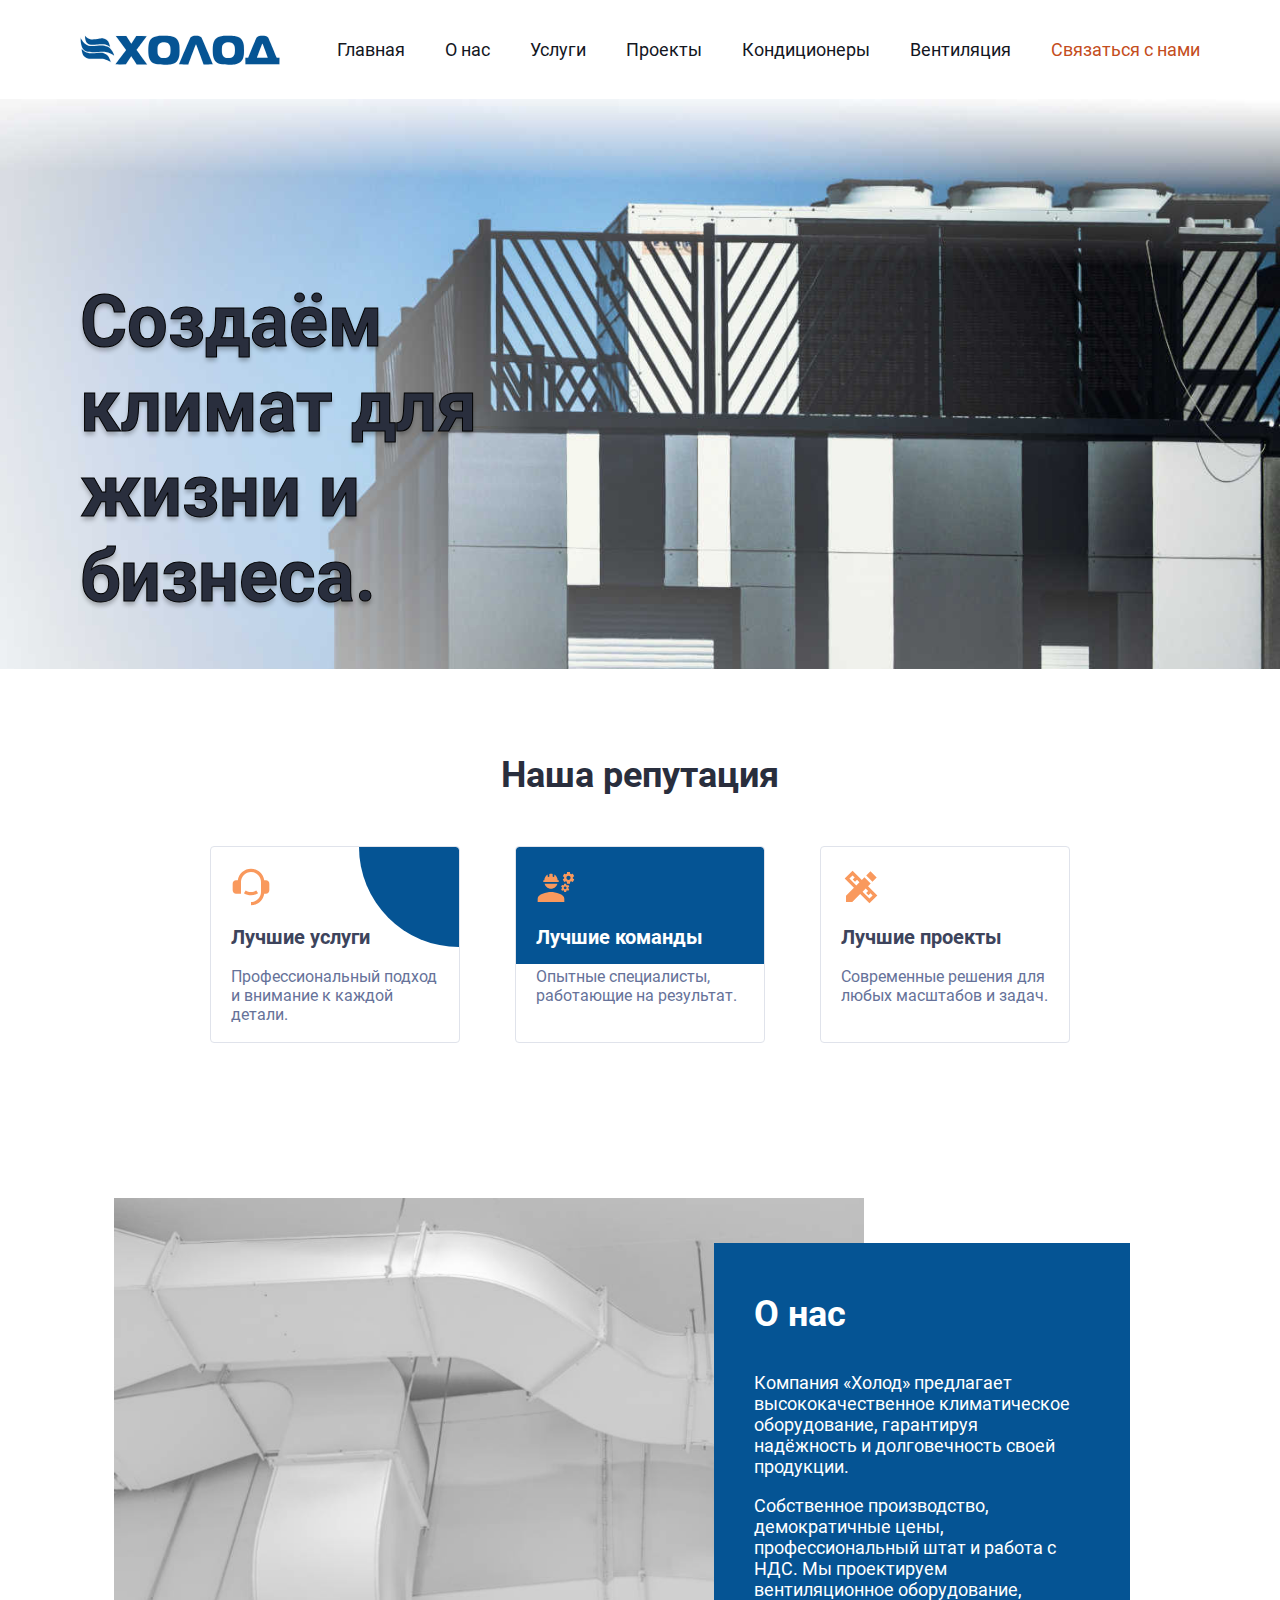
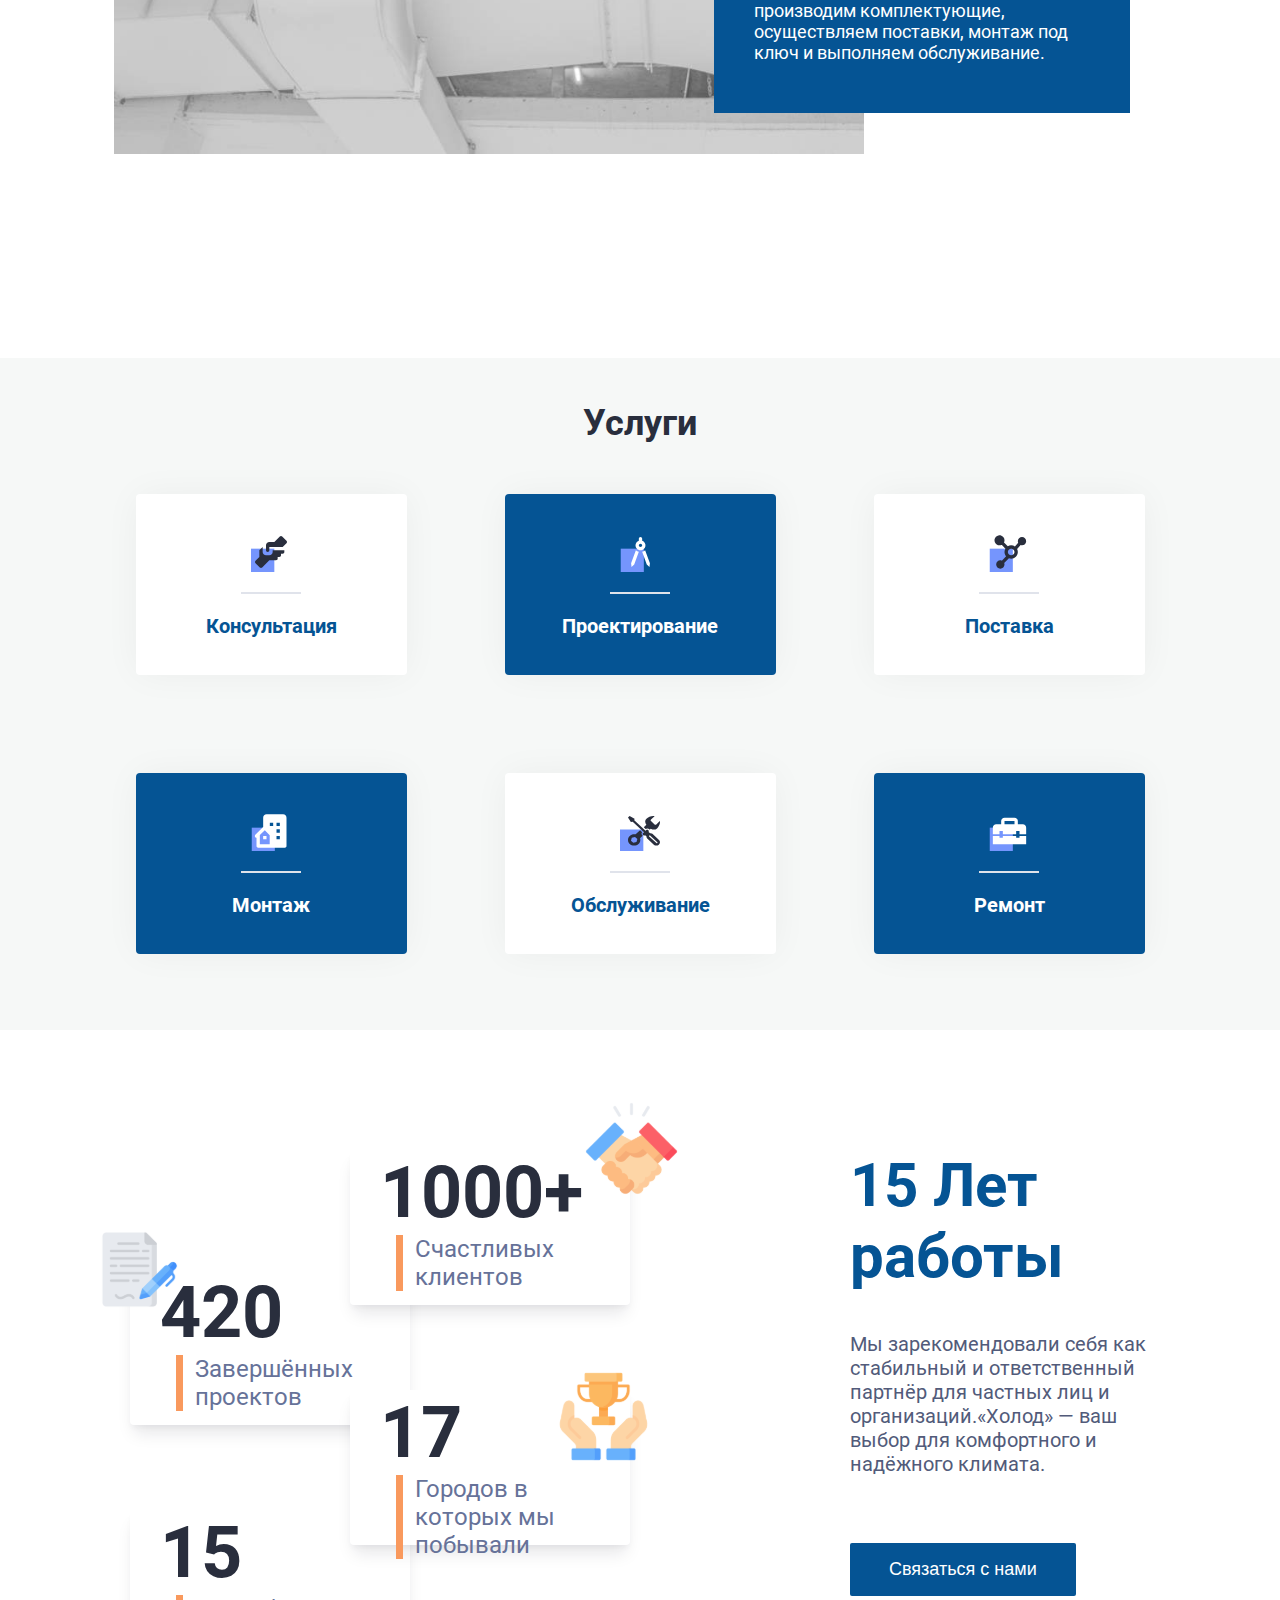
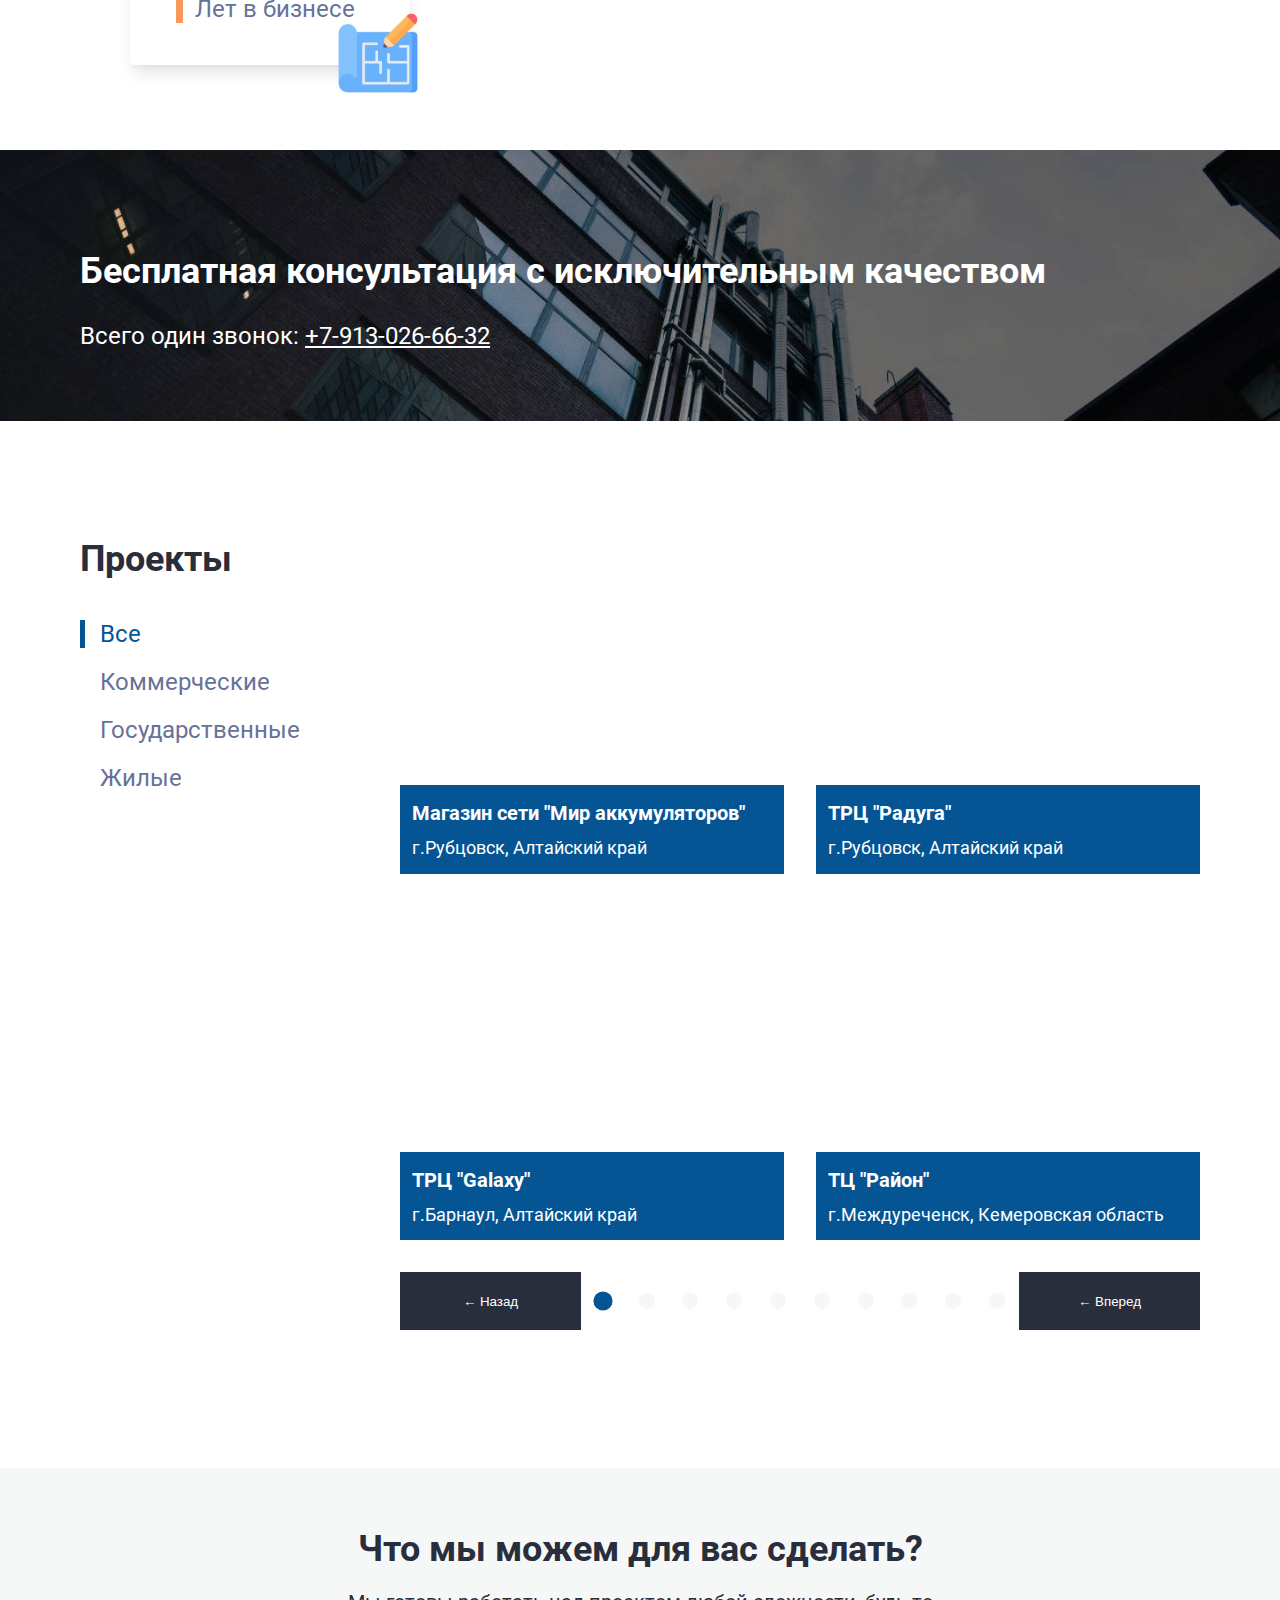
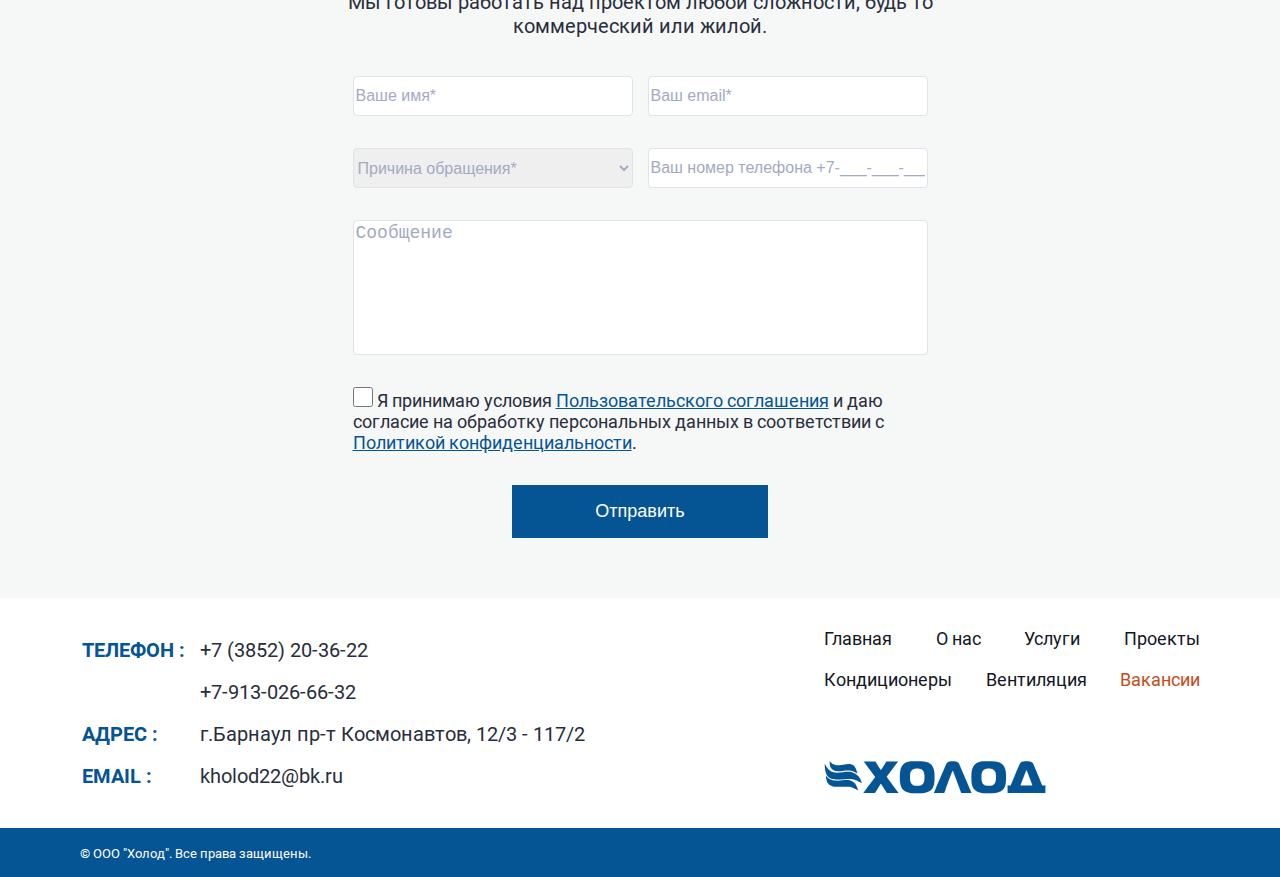
==== commit 6824130c: "Add files via upload" ====
--- a/index.html
+++ b/index.html
@@ -1,14 +1,14 @@
 <!DOCTYPE html>
-<html lang="en">
+<html lang="ru">
 <head>
     <meta charset="UTF-8">
     <meta name="viewport" content="width=device-width, initial-scale=1.0">
     <meta
         name="description"
-        content="Рассказываем, как нарезать картошку тонкими ломтиками">
+        content="Компания «Холод» из Барнаула предлагает климатическое оборудование: кондиционеры, вентиляцию, дымоудаление. Производство, монтаж, обслуживание по Алтайскому краю и Республике Алтай.">
     <meta 
         name="keywords" 
-        content="Рецепт, печенье, готовим дома">
+        content="климатическое оборудование Барнаул, кондиционеры Барнаул, вентиляция Барнаул, дымоудаление Барнаул, монтаж кондиционеров, производство вентиляции, обслуживание климатических систем, Барнаул климат, Алтайский край климатическое оборудование">
     <title>Холод - компания по производству, монтажу, поставке вентиляции и климатического оборудования.</title>
     <link rel="stylesheet" href="./style/base.css">
     <link rel="stylesheet" href="./style/index.css">
@@ -28,6 +28,19 @@
                <li class="nav-list-item"><a href="./ventilation.html">Вентиляция</a></li>
                <li class="nav-list-item"><a href="#feedback">Связаться с нами</a></li>
             </ul>
+            <div class="menu">
+                <input type="checkbox" id="burger-checkbox" class="burger-checkbox">
+                <label for="burger-checkbox" class="burger"></label>
+                <ul class="menu-list">
+                    <li class="nav-list-item"><a href="./index.html">Главная</a></li>
+                    <li class="nav-list-item"><a href="#about-us">О нас</a></li>
+                    <li class="nav-list-item"><a href="#services">Услуги</a></li>
+                    <li class="nav-list-item"><a href="#project">Проекты</a></li>
+                    <li class="nav-list-item"><a href="./conditioner.html">Кондиционеры</a></li>
+                    <li class="nav-list-item"><a href="./ventilation.html">Вентиляция</a></li>
+                    <li class="nav-list-item"><a href="#feedback">Связаться с нами</a></li>
+                </ul>
+            </div>
         </nav>
     </header>
     <main>
@@ -35,7 +48,7 @@
             <h1 class="slogan-hero">Создаём климат для жизни и бизнеса.</h1>
         </section>
         <section class="reputation">
-            <h2 class="heading-reputation">Наша репутация</h2>
+            <h2 class="heading-reputation" tabindex="0">Наша репутация</h2>
             <div class="reputation-shell">
                 <div class="reputation-box">
                     <div class="icon service-icon"></div>
@@ -56,16 +69,16 @@
         </section>
         <section class="about-us" id="about-us">
             <div class="about-us-image">
-                <img src="./image/about_us_middle.jpg" alt="" width="902" height="669">
+                <img src="./image/about_us_middle.jpg" alt="Полимереная в белый цвет вентиляция" width="902" height="669">
             </div>
             <div class="about-us-text">
-                <h2>О нас</h2> 
+                <h2 tabindex="0">О нас</h2> 
                 <p>Компания «Холод» предлагает высококачественное климатическое оборудование, гарантируя надёжность и долговечность своей продукции.</p>
                 <p>Собственное производство, демократичные цены, профессиональный штат и работа с НДС. Мы проектируем вентиляционное оборудование, производим комплектующие, осуществляем поставки, монтаж под ключ и выполняем обслуживание.</p>
             </div>
         </section>
         <section class="services" id="services">
-            <h2 class="heading-services">Услуги</h2>
+            <h2 class="heading-services" tabindex="0">Услуги</h2>
             <div class="services-shell">
                 <div class="services-box"><div class="icon consultation-icon "></div><p>Консультация</p></div>
                 <div class="services-box"><div class="icon  design-icon"></div><p>Проектирование</p></div>
@@ -95,7 +108,7 @@
                 </div>
             </div>
             <div class="statistics-right">
-                <h2>15 Лет работы</h2>
+                <h2 tabindex="0">15 Лет работы</h2>
                 <p>Мы зарекомендовали себя как стабильный и ответственный партнёр для частных лиц и организаций.«Холод» — ваш выбор для комфортного и надёжного климата.</p>
                <form action="#feedback">
                 <button class="clickable-button">Связаться с нами</button>
@@ -103,13 +116,13 @@
             </div>
         </section>
         <aside class="consultation"> 
-            <h2>Бесплатная консультация с исключительным качеством</h2>
+            <h2 tabindex="0">Бесплатная консультация с исключительным качеством</h2>
             <p>Всего один звонок: <a href="tel:+79130266632">+7-913-026-66-32</a></p>
             <!-- <button>Получите вашу консультацию</button> -->
         </aside>
         <article class="project" id="project">
             <div class="sorting-shell">
-                <h2>Проекты</h2>
+                <h2 tabindex="0">Проекты</h2>
                 <ul class="sorting-list">
                     <li class="sorting-item sorting-item-selected" data-project="all">Все</li>
                     <li class="sorting-item" data-project="commercial">Коммерческие</li>
@@ -121,28 +134,28 @@
                 <div class="project-crousel">
                     <div class="carousel-item-shell" data-project="commercial all">
                         <div class="carousel-item">
-                            <img data-src="./image/project/commercial/Middle/Makk_Rubtsovsk_middle.jpg" class="lazy" alt="" width="384" height="247">
+                            <img data-src="./image/project/commercial/Middle/Makk_Rubtsovsk_middle.jpg" class="lazy" alt="Вентиляция в Магазин сети Мир аккумуляторов" width="384" height="247">
                             <div class="carousel-item-text">
                                 <h3>Магазин сети "Мир аккумуляторов"</h3>
                                 <p>г.Рубцовск, Алтайский край</p>
                             </div>
                         </div>
                         <div class="carousel-item">
-                            <img data-src="./image/project/commercial/Middle/Raduga_Rubtsovsk_middle.jpg" class="lazy" alt="" width="384" height="247">
+                            <img data-src="./image/project/commercial/Middle/Raduga_Rubtsovsk_middle.jpg" class="lazy" alt="Вентиляция в ТРЦ Радуга" width="384" height="247">
                             <div class="carousel-item-text">
                                 <h3>ТРЦ "Радуга"</h3>
                                 <p>г.Рубцовск, Алтайский край</p>
                             </div>
                         </div>
                         <div class="carousel-item">
-                            <img data-src="./image/project/commercial/Middle/TC_Galaxy_Barnaul_middle.jpg" class="lazy" alt="" width="384" height="247">
+                            <img data-src="./image/project/commercial/Middle/TC_Galaxy_Barnaul_middle.jpg" class="lazy" alt="Вентиляция в ТРЦ Galaxy" width="384" height="247">
                             <div class="carousel-item-text">
                                 <h3>ТРЦ "Galaxy"</h3>
                                 <p>г.Барнаул, Алтайский край</p>
                             </div>
                         </div>
                         <div class="carousel-item">
-                            <img data-src="./image/project/commercial/Middle/TC_Rajon_Mezhdurechensk_middle.jpg" class="lazy" alt="" width="384" height="247">
+                            <img data-src="./image/project/commercial/Middle/TC_Rajon_Mezhdurechensk_middle.jpg" class="lazy" alt="Вентиляция в ТЦ Район" width="384" height="247">
                             <div class="carousel-item-text">
                                 <h3>ТЦ "Район"</h3>
                                 <p>г.Междуреченск, Кемеровская область</p>
@@ -151,28 +164,28 @@
                     </div>
                     <div class="carousel-item-shell" data-project="state-owned all">
                         <div class="carousel-item">
-                            <img data-src="./image/project/state-owned/Middle/Detsad_Maima_middle.jpg" class="lazy" alt="" width="384" height="247">
+                            <img data-src="./image/project/state-owned/Middle/Detsad_Maima_middle.jpg" class="lazy" alt="Вентиляция в Детский сад и многоэтажный дом" width="384" height="247">
                             <div class="carousel-item-text">
                                 <h3>Детский сад и многоэтажный дом</h3>
                                 <p>с.Майма, республика Горный Алтай</p>
                             </div>
                         </div>
                         <div class="carousel-item">
-                            <img data-src="./image/project/state-owned/Middle/Detsad_Novoaltaisk_middle.jpg" class="lazy" alt="" width="384" height="247">
+                            <img data-src="./image/project/state-owned/Middle/Detsad_Novoaltaisk_middle.jpg" class="lazy" alt="Вентиляция в Детский сад №6" width="384" height="247">
                             <div class="carousel-item-text">
                                 <h3>Детский сад №6</h3>
                                 <p>г.Новоалтайск, Алтайский край</p>
                             </div>
                         </div>
                         <div class="carousel-item">
-                            <img data-src="./image/project/state-owned/Middle/KGBUZ_5_middle.jpg" class="lazy" alt="" width="384" height="247">
+                            <img data-src="./image/project/state-owned/Middle/KGBUZ_5_middle.jpg" class="lazy" alt="Вентиляция в Городская клиническая больница №5" width="384" height="247">
                             <div class="carousel-item-text">
                                 <h3>Городская клиническая больница №5</h3>
                                 <p>г.Барнаул, Алтайский край</p>
                             </div>
                         </div>
                         <div class="carousel-item">
-                            <img data-src="./image/project/state-owned/Middle/Philharmonic _Altai_Territory_middle.jpg" class="lazy" alt="" width="384" height="247">
+                            <img data-src="./image/project/state-owned/Middle/Philharmonic _Altai_Territory_middle.jpg" class="lazy" alt="Вентиляция в Государственная филармония" width="384" height="247">
                             <div class="carousel-item-text">
                                 <h3>Государственная филармония</h3>
                                 <p>г.Барнаул, Алтайский край</p>
@@ -181,28 +194,28 @@
                     </div>
                     <div class="carousel-item-shell" data-project="commercial all">
                         <div class="carousel-item">
-                            <img data-src="./image/project/commercial/Middle/Agro-Industria_middle.jpg" class="lazy" alt="" width="384" height="247">
+                            <img data-src="./image/project/commercial/Middle/Agro-Industria_middle.jpg" class="lazy" alt="Вентиляция в Агро-индустрия" width="384" height="247">
                             <div class="carousel-item-text">
                                 <h3>Агро-индустрия</h3>
                                 <p>г.Барнаул, Алтайский край</p>
                             </div>
                         </div>
                         <div class="carousel-item">
-                            <img data-src="./image/project/commercial/Middle/AMK_Fasovka_middle.jpg" class="lazy" alt="" width="384" height="247">
+                            <img data-src="./image/project/commercial/Middle/AMK_Fasovka_middle.jpg" class="lazy" alt="Вентиляция в АМК, цех фасовки" width="384" height="247">
                             <div class="carousel-item-text">
                                 <h3>АМК, цех фасовки</h3>
                                 <p>г.Алейск, Алтайский край</p>
                             </div>
                         </div>
                         <div class="carousel-item">
-                            <img data-src="./image/project/commercial/Middle/ASM_Angar_middle.jpg" class="lazy" alt="" width="384" height="247">
+                            <img data-src="./image/project/commercial/Middle/ASM_Angar_middle.jpg" class="lazy" alt="Вентиляция в АСМ, ангар" width="384" height="247">
                             <div class="carousel-item-text">
                                 <h3>АСМ, ангар</h3>
                                 <p>г.Барнаул, Алтайский край</p>
                             </div>
                         </div>
                         <div class="carousel-item">
-                            <img data-src="./image/project/commercial/Middle/Biznes_Grrafit_middle.jpg" class="lazy" alt="" width="384" height="247">
+                            <img data-src="./image/project/commercial/Middle/Biznes_Grrafit_middle.jpg" class="lazy" alt="Обслуживание кондиционеров в Бизнес центр Графит" width="384" height="247">
                             <div class="carousel-item-text">
                                 <h3>Бизнес центр "Графит"</h3>
                                 <p>г.Барнаул, Алтайский край</p>
@@ -211,28 +224,28 @@
                     </div>
                     <div class="carousel-item-shell" data-project="residential all">
                         <div class="carousel-item">
-                            <img data-src="./image/project/residential/Middle/99_big_middle.jpg" class="lazy" alt="" width="384" height="247">
+                            <img data-src="./image/project/residential/Middle/99_big_middle.jpg" class="lazy" alt="Вентиляция в Многоэтажный жилой дом" width="384" height="247">
                             <div class="carousel-item-text">
                                 <h3>Многоэтажный жилой дом</h3>
                                 <p>г.Новоалтайск, Алтайский край</p>
                             </div>
                         </div>
                         <div class="carousel-item">
-                            <img data-src="./image/project/residential/Middle/Antona_petrova_108_middle.jpg" class="lazy" alt="" width="384" height="247">
+                            <img data-src="./image/project/residential/Middle/Antona_petrova_108_middle.jpg" class="lazy" alt="Монтаж кондиционера в Антона петрова 108" width="384" height="247">
                             <div class="carousel-item-text">
                                 <h3>Антона петрова 108</h3>
                                 <p>г.Барнаул, Алтайский край</p>
                             </div>
                         </div>
                         <div class="carousel-item">
-                            <img data-src="./image/project/residential/Middle/Baltiskaya_95_middle.jpg" class="lazy" alt="" width="384" height="247">
+                            <img data-src="./image/project/residential/Middle/Baltiskaya_95_middle.jpg" class="lazy" alt="Монтаж кондиционера в Балтийская 95" width="384" height="247">
                             <div class="carousel-item-text">
                                 <h3>Балтийская 95</h3>
                                 <p>г.Барнаул, Алтайский край</p>
                             </div>
                         </div>
                         <div class="carousel-item">
-                            <img data-src="./image/project/residential/Middle/Chkalova_70_middle.jpg" class="lazy" alt="" width="384" height="247">
+                            <img data-src="./image/project/residential/Middle/Chkalova_70_middle.jpg" class="lazy" alt="Монтаж кондиционера в Чкалова 70" width="384" height="247">
                             <div class="carousel-item-text">
                                 <h3>Чкалова 70</h3>
                                 <p>г.Барнаул, Алтайский край</p>
@@ -241,28 +254,28 @@
                     </div>
                     <div class="carousel-item-shell" data-project="commercial all">
                         <div class="carousel-item">
-                            <img data-src="./image/project/commercial/Middle/AMK_Kabinet_middle.jpg" class="lazy" alt="" width="384" height="247">
-                            <div class="carousel-item-text">
-                                <h3>АМК, кабинеты</h3>
+                            <img data-src="./image/project/commercial/Middle/AMK_Kabinet_middle.jpg" class="lazy" alt="Вытяжка в АМК, офисы" width="384" height="247">
+                            <div class="carousel-item-text">
+                                <h3>АМК, офисы</h3>
                                 <p>г.Алейск, Алтайский край</p>
                             </div>
                         </div>
                         <div class="carousel-item">
-                            <img data-src="./image/project/commercial/Middle/ASM_Proizvodstvo_middle.jpg" class="lazy" alt="" width="384" height="247">
+                            <img data-src="./image/project/commercial/Middle/ASM_Proizvodstvo_middle.jpg" class="lazy" alt="Приточная и вытяжная вентиляция в АСМ, производственный цех" width="384" height="247">
                             <div class="carousel-item-text">
                                 <h3>АСМ, производственный цех</h3>
                                 <p>г.Барнаул, Алтайский край</p>
                             </div>
                         </div>
                         <div class="carousel-item">
-                            <img data-src="./image/project/commercial/Middle/Farm_Group_Upakovka_middle.jpg" class="lazy" alt="" width="384" height="247">
+                            <img data-src="./image/project/commercial/Middle/Farm_Group_Upakovka_middle.jpg" class="lazy" alt="Монтаж кондиционера в Фармгруп, цех упаковки" width="384" height="247">
                             <div class="carousel-item-text">
                                 <h3>Фармгруп, цех упаковки</h3>
                                 <p>г.Барнаул, Алтайский край</p>
                             </div>
                         </div>
                         <div class="carousel-item">
-                            <img data-src="./image/project/commercial/Middle/Kanc-Market_middle.jpg" class="lazy" alt="" width="384" height="247">
+                            <img data-src="./image/project/commercial/Middle/Kanc-Market_middle.jpg" class="lazy" alt="Кондиционеры в серверной комнате в Канц-Маркет" width="384" height="247">
                             <div class="carousel-item-text">
                                 <h3>Канц-Маркет</h3>
                                 <p>г.Барнаул, Алтайский край</p>
@@ -271,28 +284,28 @@
                     </div>
                     <div class="carousel-item-shell" data-project="state-owned all">
                         <div class="carousel-item">
-                            <img data-src="./image/project/state-owned/Middle/FOK_middle.jpg" class="lazy" alt="" width="384" height="247">
+                            <img data-src="./image/project/state-owned/Middle/FOK_middle.jpg" class="lazy" alt="дымоудаление в ФОК" width="384" height="247">
                             <div class="carousel-item-text">
                                 <h3>ФОК</h3>
                                 <p>г.Барнаул, Алтайский край</p>
                             </div>
                         </div>
                         <div class="carousel-item">
-                            <img data-src="./image/project/state-owned/Middle/Mirowo_Sud_middle.jpg" class="lazy" alt="" width="384" height="247">
+                            <img data-src="./image/project/state-owned/Middle/Mirowo_Sud_middle.jpg" class="lazy" alt="Система кондиционирования в Мировой суд" width="384" height="247">
                             <div class="carousel-item-text">
                                 <h3>Мировой суд</h3>
                                 <p>г.Барнаул, Алтайский край</p>
                             </div>
                         </div>
                         <div class="carousel-item">
-                            <img data-src="./image/project/state-owned/Middle/six_nagornay_middle.jpg" class="lazy" alt="" width="384" height="247">
+                            <img data-src="./image/project/state-owned/Middle/six_nagornay_middle.jpg" class="lazy" alt="Вентиляция в Дом по президенской программе" width="384" height="247">
                             <div class="carousel-item-text">
                                 <h3>Дом по президенской программе</h3>
                                 <p>г.Барнаул, Алтайский край</p>
                             </div>
                         </div>
                         <div class="carousel-item">
-                            <img data-src="./image/project/state-owned/Middle/TEC-2_middle.jpg" class="lazy" alt="" width="384" height="247">
+                            <img data-src="./image/project/state-owned/Middle/TEC-2_middle.jpg" class="lazy" alt="Монтаж и обслуживание кондиционеров в ТЭЦ-2" width="384" height="247">
                             <div class="carousel-item-text">
                                 <h3>ТЭЦ-2</h3>
                                 <p>г.Барнаул, Алтайский край</p>
@@ -301,28 +314,28 @@
                     </div>
                     <div class="carousel-item-shell" data-project="residential all">
                         <div class="carousel-item">
-                            <img data-src="./image/project/residential/Middle/Guhina_199_middle.jpg" class="lazy" alt="" width="384" height="247">
+                            <img data-src="./image/project/residential/Middle/Guhina_199_middle.jpg" class="lazy" alt="Монтаж кондиционера в Гущина 199" width="384" height="247">
                             <div class="carousel-item-text">
                                 <h3>Гущина 199</h3>
                                 <p>г.Барнаул, Алтайский край</p>
                             </div>
                         </div>
                         <div class="carousel-item">
-                            <img data-src="./image/project/residential/Middle/Hristenko_8_middle.jpg" class="lazy" alt="" width="384" height="247">
+                            <img data-src="./image/project/residential/Middle/Hristenko_8_middle.jpg" class="lazy" alt="Монтаж кондиционера в Христенко 8" width="384" height="247">
                             <div class="carousel-item-text">
                                 <h3>Христенко 8</h3>
                                 <p>г.Барнаул, Алтайский край</p>
                             </div>
                         </div>
                         <div class="carousel-item">
-                            <img data-src="./image/project/residential/Middle/Matrosova_12_middle.jpg" class="lazy" alt="" width="384" height="247">
+                            <img data-src="./image/project/residential/Middle/Matrosova_12_middle.jpg" class="lazy" alt="Монтаж кондиционера в Матросова 12" width="384" height="247">
                             <div class="carousel-item-text">
                                 <h3>Матросова 12</h3>
                                 <p>г.Барнаул, Алтайский край</p>
                             </div>
                         </div>
                         <div class="carousel-item">
-                            <img data-src="./image/project/residential/Middle/nauchnyj_gorodok_32_middle.jpg" class="lazy" alt="" width="384" height="247">
+                            <img data-src="./image/project/residential/Middle/nauchnyj_gorodok_32_middle.jpg" class="lazy" alt="Вентиляция в Многоэтажный жилой дом" width="384" height="247">
                             <div class="carousel-item-text">
                                 <h3>Многоэтажный жилой дом</h3>
                                 <p>г.Барнаул, Алтайский край</p>
@@ -331,28 +344,28 @@
                     </div>
                     <div class="carousel-item-shell" data-project="commercial all">
                         <div class="carousel-item">
-                            <img data-src="./image/project/commercial/Middle/Manjerok_middle.jpg" class="lazy" alt="" width="384" height="247">
+                            <img data-src="./image/project/commercial/Middle/Manjerok_middle.jpg" class="lazy" alt="Тепловые установки и система кондиционирования в Аренда и склад лыж" width="384" height="247">
                             <div class="carousel-item-text">
                                 <h3>Аренда и склад лыж</h3>
                                 <p>с.Манжерок, республика Горный Алтай</p>
                             </div>
                         </div>
                         <div class="carousel-item">
-                            <img data-src="./image/project/commercial/Middle/PromKotloSnab_middle.jpg" class="lazy" alt="" width="384" height="247">
+                            <img data-src="./image/project/commercial/Middle/PromKotloSnab_middle.jpg" class="lazy" alt="Монтаж кондиционеров в ПромКотлоСнаб" width="384" height="247">
                             <div class="carousel-item-text">
                                 <h3>ПромКотлоСнаб</h3>
                                 <p>г.Новоалтайск, Алтайский край</p>
                             </div>
                         </div>
                         <div class="carousel-item">
-                            <img data-src="./image/project/commercial/Middle/AMK_Kompresor_middle.jpg" class="lazy" alt="" width="384" height="247">
+                            <img data-src="./image/project/commercial/Middle/AMK_Kompresor_middle.jpg" class="lazy" alt="Вентиляция в АМК, компрессорная" width="384" height="247">
                             <div class="carousel-item-text">
                                 <h3>АМК, компрессорная</h3>
                                 <p>г.Алейск, Алтайский край</p>
                             </div>
                         </div>
                         <div class="carousel-item">
-                            <img data-src="./image/project/commercial/Middle/ASM_middle.jpg" class="lazy" alt="" width="384" height="247">
+                            <img data-src="./image/project/commercial/Middle/ASM_middle.jpg" class="lazy" alt="Вентиляция в АСМ, выход на улицу" width="384" height="247">
                             <div class="carousel-item-text">
                                 <h3>АСМ, выход на улицу</h3>
                                 <p>г.Барнаул, Алтайский край</p>
@@ -361,28 +374,28 @@
                     </div>
                     <div class="carousel-item-shell" data-project="commercial all">
                         <div class="carousel-item">
-                            <img data-src="./image/project/commercial/Middle/AMK_Krematori_middle.jpg" class="lazy" alt="" width="384" height="247">
+                            <img data-src="./image/project/commercial/Middle/AMK_Krematori_middle.jpg" class="lazy" alt="Дымоудаление в АМК, крематорий" width="384" height="247">
                             <div class="carousel-item-text">
                                 <h3>АМК, крематорий</h3>
                                 <p>г.Алейск, Алтайский край</p>
                             </div>
                         </div>
                         <div class="carousel-item">
-                            <img data-src="./image/project/commercial/Middle/Restoran_smoker_middle.jpg" class="lazy" alt="" width="384" height="247">
+                            <img data-src="./image/project/commercial/Middle/Restoran_smoker_middle.jpg" class="lazy" alt="Приточно-вытяжная вентиляция кухни в Ресторане Смокер" width="384" height="247">
                             <div class="carousel-item-text">
                                 <h3>Ресторан "Смокер"</h3>
                                 <p>г.Барнаул, Алтайский край</p>
                             </div>
                         </div>
                         <div class="carousel-item">
-                            <img data-src="./image/project/commercial/Middle/Standart-Energo_middle.jpg" class="lazy" alt="" width="384" height="247">
+                            <img data-src="./image/project/commercial/Middle/Standart-Energo_middle.jpg" class="lazy" alt="Система кондиционирования в Стандарт-Энерго" width="384" height="247">
                             <div class="carousel-item-text">
                                 <h3>Стандарт-Энерго</h3>
                                 <p>г.Барнаул, Алтайский край</p>
                             </div>
                         </div>
                         <div class="carousel-item">
-                            <img data-src="./image/project/commercial/Middle/Sherlok_middle.jpg" class="lazy" alt="" width="384" height="247">
+                            <img data-src="./image/project/commercial/Middle/Sherlok_middle.jpg" class="lazy" alt="Вентиляция и система кондиционирования в Пивоварня Шерлок" width="384" height="247">
                             <div class="carousel-item-text">
                                 <h3>Пивоварня "Шерлок"</h3>
                                 <p>г.Барнаул, Алтайский край</p>
@@ -391,28 +404,28 @@
                     </div>
                     <div class="carousel-item-shell" data-project="residential all">
                         <div class="carousel-item">
-                            <img data-src="./image/project/residential/Middle/Pavlovsi_Trakt_269_middle.jpg" class="lazy" alt="" width="384" height="247">
+                            <img data-src="./image/project/residential/Middle/Pavlovsi_Trakt_269_middle.jpg" class="lazy" alt="Монтаж кондиционера в Павловский тракт 269" width="384" height="247">
                             <div class="carousel-item-text">
                                 <h3>Павловский тракт 269</h3>
                                 <p>г.Барнаул, Алтайский край</p>
                             </div>
                         </div>
                         <div class="carousel-item">
-                            <img data-src="./image/project/residential/Middle/Severo-Zapadnaya_125_middle.jpg" class="lazy" alt="" width="384" height="247">
+                            <img data-src="./image/project/residential/Middle/Severo-Zapadnaya_125_middle.jpg" class="lazy" alt="Монтаж кондиционера в Северо-Западная 125" width="384" height="247">
                             <div class="carousel-item-text">
                                 <h3>Северо-Западная 125</h3>
                                 <p>г.Барнаул, Алтайский край</p>
                             </div>
                         </div>
                         <div class="carousel-item">
-                            <img data-src="./image/project/residential/Middle/Severo_zapad_48a_middle.jpg" class="lazy" alt="" width="384" height="247">
+                            <img data-src="./image/project/residential/Middle/Severo_zapad_48a_middle.jpg" class="lazy" alt="Система вентиляции и дымоудаления в жилом доме на Северо-Западная 48а" width="384" height="247">
                             <div class="carousel-item-text">
                                 <h3>Северо-Западная 48а</h3>
                                 <p>г.Барнаул, Алтайский край</p>
                             </div>
                         </div>
                         <div class="carousel-item">
-                            <img data-src="./image/project/residential/Middle/Vzletna_91_middle.jpg" class="lazy" alt="" width="384" height="247">
+                            <img data-src="./image/project/residential/Middle/Vzletna_91_middle.jpg" class="lazy" alt="Монтаж кондиционера в Взлётная 91" width="384" height="247">
                             <div class="carousel-item-text">
                                 <h3>Взлётная 91</h3>
                                 <p>г.Барнаул, Алтайский край</p>
@@ -439,7 +452,7 @@
             </div>
         </article>
         <section class="feedback" id="feedback">
-            <h2 class="heading-feedback">Что мы можем для вас сделать?</h2>
+            <h2 class="heading-feedback" tabindex="0">Что мы можем для вас сделать?</h2>
             <p>Мы готовы работать над проектом любой сложности, будь то коммерческий или жилой.</p>
             <form  class="feedback-form" action="#" method="post">
                     <input type="text" name="userName" placeholder="Ваше имя*" maxlength="70" required>
@@ -467,7 +480,7 @@
             <div class="shell-top-contacts">
                 <table>
                     <tr>
-                        <th>Телефон:</th>
+                        <th>Телефон :</th>
                         <td><a href="tel:+73852203622">+7 (3852) 20-36-22</a></td>
                     </tr>
                     <tr>
@@ -475,11 +488,11 @@
                         <td><a href="tel:+79130266632">+7-913-026-66-32</a></td>
                     </tr>
                     <tr>
-                        <th>Адрес:</th>
+                        <th>Адрес :</th>
                         <td>г.Барнаул пр-т Космонавтов, 12/3 - 117/2</td>
                     </tr>
                     <tr>
-                        <th>Email:</th>
+                        <th>Email :</th>
                         <td><a href="mailto:kholod22@bk.ru">kholod22@bk.ru</a></td>
                     </tr>
                 </table>
@@ -496,7 +509,7 @@
                     <li class="footer-nav-item"><a href="./job_openings.html">Вакансии</a></li>
                 </ul>
                 <a href="./index.html">
-                    <img src="./image/trace.svg" alt="Логотип компании" width="222.22" height="34">
+                    <img src="./image/trace.svg" alt="Логотип компании" width="222.22" height="34" class="logo-footer">
                 </a>
             </div>
         </div>
--- a/style/base.css
+++ b/style/base.css
@@ -35,6 +35,17 @@
     max-width: 1440px;
 }
 
+.blackout::after {
+    content: '';
+    width: 100%;
+    height: 100%;
+    background-color: rgba(0, 0, 0, 0.5);
+    position: absolute;
+    top: 0;
+    left: 0;
+    transition: 1s ease-in;
+}
+
 h2 {
     font-size: 36px;
     margin: 0;
@@ -58,6 +69,10 @@
 
 .clickable-button:active {
     background-color: #418ffb;
+}
+
+.logo-header {
+    display: block;
 }
 
 .nav-list {
@@ -94,6 +109,93 @@
 .nav-list-item:last-child a:active {
     filter: brightness(1.2);
 }
+
+.menu {
+    display: none;
+}
+
+.burger-checkbox {
+    position: absolute;
+    visibility: hidden;
+  }
+  .burger {
+    position: relative;
+    z-index: 1;
+    cursor: pointer;
+    display: block;
+    position: relative;
+    border: none;
+    background: transparent;
+    width: 40px;
+    height: 26px;
+  }
+  .burger::before,
+  .burger::after {
+    content: '';
+    left: 0;
+    position: absolute;
+    display: block;
+    width: 100%;
+    height: 4px;
+    border-radius: 10px;
+    background: #14171F;;
+  }
+  .burger::before {
+    top: 0;
+    box-shadow: 0 11px 0 0 #14171F;
+    transition: box-shadow .3s .15s, top .3s .15s, transform .3s;
+  }
+  .burger::after {
+    bottom: 0;
+    transition: bottom .3s .15s, transform .3s;
+  }
+  .burger-checkbox:checked + .burger::before {
+    top: 11px;
+    transform: rotate(45deg);
+    box-shadow: 0 6px 0 rgba(0,0,0,0);
+    transition: box-shadow .15s, top .3s, transform .3s .15s;
+  }
+  .burger-checkbox:checked + .burger::after {
+    bottom: 11px;
+    transform: rotate(-45deg);
+    transition: bottom .3s, transform .3s .15s;
+  }
+  .menu-list {
+    display: flex;
+    flex-direction: column;
+    top: 0;
+    left: 0;
+    position: absolute;
+    gap: 12px;
+    padding: 20px 0;
+    margin: 0;
+    background: white;
+    list-style-type: none;
+    transform: translateX(-100%);
+    transition: .3s;
+    width: 200px;
+    border: 2px solid #E0E3EB;
+    z-index: 1;
+  }
+  .menu-item {
+    display: block;
+    padding: 8px;
+    color: #14171F;
+    font-size: 18px;
+    text-align: center;
+    text-decoration: none;
+  }
+
+  .menu-item:hover {
+    background: rgba(255,255,255,.2)
+  }
+  .burger-checkbox:checked ~ .menu-list {
+    transform: translateX(0);
+  }
+
+  .burger-checkbox:checked ~ .hero {
+    background-image: url('../image/project/commercial/Original/Biznes_Grrafit.jpeg');
+  }
 
 .hero {
     background-size: 100%;
@@ -139,6 +241,44 @@
     border-radius: 4px;
     padding: 20px 18px 40px 20px ;
     box-sizing: border-box;
+    /* background-image: url("../image/reputation-box_team.svg"); */
+    background-repeat: space;
+    background-repeat: round;
+    position: relative;
+    overflow: hidden;
+}
+
+.reputation-box:nth-child(1)::after {
+    content: '';
+    width: 200px;
+    height: 200px;
+    display: block;
+    position: absolute;
+    background-color: #055494;
+    top: -100px;
+    right: -100px;
+	border-radius: 50%;
+    z-index: -1;
+}
+
+.reputation-box:nth-child(2)::after {
+    content: '';
+    width: 100%;
+    height: 60%;
+    display: block;
+    position: absolute;
+    background-color: #055494;
+    top: 0px;
+    right: 0px;
+    z-index: -1;
+}
+
+.reputation-box:nth-child(3) {
+    background-image: url("../image/reputation-box_team.svg");
+}
+
+.reputation-box:nth-child(2)  .heading-reputation-box{
+    color: white;
 }
 
 .reputation-box p{
@@ -179,7 +319,7 @@
 }
 
 .services-shell {
-    width: 1009px;
+    max-width: 1009px;
     margin-left: auto;
     margin-right: auto;
     display: flex;
@@ -199,6 +339,12 @@
     box-shadow: 0 0 37px -2px rgba(17, 24, 39, 0.05);
     color: #055494;
     text-align: center;
+} 
+
+.services-box:nth-child(1),
+.services-box:nth-child(4),
+.services-box:nth-child(5){
+    flex-grow: 1;
 }
 
 .services-box p {
@@ -247,7 +393,6 @@
 
 .statistics {
     box-sizing: border-box;
-    padding: 120px 166px 60px 200px;
     display: flex;
     justify-content: space-between;
 }
@@ -257,29 +402,19 @@
     grid-template-rows: repeat(9, 60px);
 }
 
-.statistics-box {
-    box-sizing: border-box;
-    width: 280px;
-    height: 155px;
-    border-radius: 4px;
-    box-shadow: 0 12px 16px -4px rgba(17, 24, 39, 0.1),
-                0 4px 6px -2px rgba(17, 24, 39, 0.05);
-    background-color: white;
-}
-
 .statistics-right h2 {
     color: #055494;
     font-size: 60px;
 }
  
- .statistics-right p {
+.statistics-right p {
     color: #525B7A;
     font-size: 20px;
     margin-top: 40px;
     margin-bottom: 67px;
 }
  
- .statistics-right button {
+.statistics-right button {
     color: white;
     font-size: 18px;
     padding: 16px 39px;
@@ -313,12 +448,10 @@
 }
 
 .consultation a:hover {
-    font-size: 24px;
     color: #C2C7D6;
 }
 
 .consultation a:active {
-    font-size: 24px;
     color: #E0E3EB;
 }
 
@@ -370,7 +503,6 @@
     display: flex; /* Гибкий контейнер для выравнивания блоков */
     overflow: hidden; /* Скрывает всё, что выходит за границы */
     width: 800px; /* Ширина видимой области карусели */
-    height: 717px; /* Высота карусели */
     transition: transform 0.3s ease-in-out; /* Плавный переход при прокрутке */
 }
 
@@ -389,16 +521,12 @@
 
 .carousel-item {
     box-sizing: border-box;
-    width: 384px;
-    height: 331px;
     display: flex;
     flex-direction: column;
 }
 
 .carousel-item img {
     object-fit: fill;
-    width:384px;
-    height:247px;
     display: block;
     transition: opacity 0.5s ease-in;
 }
@@ -536,6 +664,7 @@
 .user-agreement [type="checkbox"] {
     width: 20px;
     height: 20px;
+    margin: 0;
 }
 
 .feedback-form button {
@@ -649,7 +778,9 @@
 
 
 
-@media (max-width: 1024px) {
+
+
+@media (max-width: 1383px) {
     .header-main {
         padding-left: 80px;
         padding-right: 80px;
@@ -665,11 +796,6 @@
 
     .reputation-box {
         width: 250px;
-    }
-
-    .statistics {
-        padding-left: 130px;
-        padding-right: 100px;
     }
 
     .consultation {
@@ -701,54 +827,714 @@
     }
 }
 
-@media (max-width: 1383px) {
+@media (max-width: 1024px) {
+    h2 {
+        font-size: 30px;
+    }
+
     .header-main {
-        padding-left: 80px;
-        padding-right: 80px;
+        padding-left: 40px;
+        padding-right: 40px;
+    }
+
+    .nav-list {
+        gap: 15px;
     }
 
     .nav-list-item a {
+        font-size: 16px;
+    }
+
+    .logo-header {
+        width: 130px;
+    }
+
+    .heading-reputation, .heading-services, .heading-feedback {
+        font-size: 30px;
+    }
+
+    .reputation {
+        padding: 85px 100px 85px 100px;
+    }
+
+    .reputation-box {
+        width: 200px;
+    }
+
+    .heading-reputation-box {
+        margin-top: 15px;
+        margin-bottom: 15px;
         font-size: 18px;
     }
 
+    .reputation-box p {
+        font-size: 14px;
+    }
+
+    .statistics-right h2 {
+        font-size: 48px;
+    }
+
+    .statistics-right p {
+        font-size: 20px;
+        margin-top: 40px;
+        margin-bottom: 67px;
+    }
+
+    .consultation {
+        padding-left: 40px;
+        padding-right: 40px;
+        padding-top: 60px;
+        padding-bottom: 60px;
+    }
+
+    .consultation h2 {
+        font-size: 30px;
+    }
+
+    .consultation p {
+        font-size: 20px;
+    }
+
+    .consultation a {
+        font-size: 20px;
+    }
+
+    .project {
+        padding-left: 40px;
+        padding-right: 40px;
+    }
+
+    .sorting-shell h2 {
+        font-size: 30px;
+    }
+
+    .sorting-item {
+        width: 200px;
+        font-size: 20px;
+    }
+
+    .project-crousel {
+        width: 630px;
+    }
+
+    .carousel-item-shell {
+        flex: 0 0 630px;
+        grid-template-rows: 275px 270px;
+        grid-template-columns: 299px 299px;
+        gap: 32px;
+    }
+
+    .carousel-item img {
+        width: 299px;
+        height: 195px;
+    }
+
+    .carousel-item-text {
+        padding: 16px 12px;
+    }
+
+    .carousel-item-text h3 {
+        font-size: 15px;
+        margin-bottom: 12px;
+    }
+
+    .carousel-item-text p {
+        font-size: 13px;
+        margin: 0;
+    }
+
+    .switches button {
+        padding: 10px;
+        width: 180px;
+    }
+
+    .feedback {
+        padding: 60px 217px;
+    }
+
+    .feedback p {
+        font-size: 18px;
+    }
+
+    .user-agreement [type="checkbox"] {
+        width: 16px;
+        height: 16px;
+    }
+
+    .user-agreement {
+        font-size: 16px;
+    }
+
+    .feedback-form button {
+        padding: 14px 70px;
+        font-size: 16px;
+    }
+
+    .footer-shell-top {
+        padding-top: 20px;
+        padding-bottom: 20px;
+        padding-left: 40px;
+        padding-right: 40px;
+    }
+
+    .shell-top-contacts th {
+        font-size: 16px;
+        padding: 8px 13px 8px 0;
+    }
+
+    .shell-top-contacts td, .shell-top-contacts td a {
+        font-size: 16px;
+        padding: 8px 0;
+    }
+
+    .footer-nav-list {
+        margin-bottom: 45px;
+    }
+
+    .footer-nav-item a {
+        font-size: 16px;
+    }
+
+    .footer-shell-bottom {
+        padding-top: 10px;
+        padding-bottom: 10px;
+        padding-left: 40px;
+        padding-right: 40px;
+        font-size: 12px;
+    }
+}
+
+@media (max-width: 834px) {
+    h2 {
+        font-size: 30px;
+    }
+
+    .header-main {
+        padding-left: 10px;
+        padding-right: 10px;
+    }
+
+    .nav-list {
+        gap: 15px;
+        margin: 0;
+    }
+
+    .nav-list-item a {
+        font-size: 14px;
+        display: inline-block;
+        padding-top: 10px;
+        padding-bottom: 10px;
+    }
+
     .logo-header {
+        width: 130px;
+    }
+
+    .heading-reputation, .heading-services, .heading-feedback {
+        font-size: 26px;
+    }
+
+    .reputation {
+        padding: 85px 60px 85px 60px;
+    }
+
+    .reputation-box {
+        width: 180px;
+    }
+
+    .heading-reputation-box {
+        margin-top: 15px;
+        margin-bottom: 15px;
+        font-size: 16px;
+    }
+
+    .reputation-box p {
+        font-size: 12px;
+    }
+
+    .services {
+        padding-top: 50px;
+        padding-bottom: 70px;
+        padding-left: 40px;
+        padding-right: 40px;
+    }
+
+    .services-shell {
+        max-width: 1009px;
+        gap: 50px;
+    }
+
+    .services-box {
         width: 200px;
-    }
-
-    .reputation-box {
-        width: 250px;
-    }
-
-    .statistics {
-        padding-left: 130px;
-        padding-right: 100px;
+        height: 150px;
+        padding-top: 20px;
+        padding-bottom: 20px;
+        flex-grow: 1;
+    }
+
+    .services-box p {
+        margin-top: 20px;
+        font-size: 16px;
+    }
+
+    .statistics-right h2 {
+        font-size: 36px;
+    }
+
+    .statistics-right p {
+        font-size: 16px;
+        margin-top: 40px;
+        margin-bottom: 67px;
+    }
+
+    .statistics-left {
+        grid-template-rows: repeat(9, 40px);
+    }
+
+    .statistics-right button {
+        font-size: 16px;
+        padding: 12px 30px;
     }
 
     .consultation {
-        padding-left: 80px;
-        padding-right: 80px;
+        padding-left: 10px;
+        padding-right: 10px;
+        padding-top: 40px;
+        padding-bottom: 40px;
+    }
+
+    .consultation h2 {
+        font-size: 26px;
+    }
+
+    .consultation p {
+        font-size: 16px;
+    }
+
+    .consultation a {
+        font-size: 16px;
     }
 
     .project {
-        padding-left: 80px;
-        padding-right: 80px;
+        padding-left: 10px;
+        padding-right: 10px;
+    }
+
+    .sorting-shell h2 {
+        font-size: 26px;
+    }
+
+    .sorting-item {
+        line-height: 36px;
+        width: 170px;
+        height: 36px;
+        font-size: 18px;
+    }
+
+    .project-crousel {
+        width: 520px;
+    }
+
+    .carousel-item-shell {
+        flex: 0 0 520px;
+        grid-template-rows: 224px 219px;
+        grid-template-columns: 244px 244px;
+        gap: 25px;
+    }
+
+    .carousel-item img {
+        width: 244px;
+        height: 159px;
+    }
+
+    .carousel-item-text {
+        padding: 16px 10px;
+    }
+
+    .carousel-item-text h3 {
+        font-size: 12px;
+        margin-bottom: 12px;
+    }
+
+    .carousel-item-text p {
+        font-size: 12px;
+        margin: 0;
+    }
+
+    .switches button {
+        padding: 10px;
+        width: 180px;
     }
 
     .feedback {
-        padding: 60px 344px;
+        padding: 60px 77px;
+    }
+
+    .feedback p {
+        font-size: 16px;
+    }
+
+    .user-agreement [type="checkbox"] {
+        width: 14px;
+        height: 14px;
+    }
+
+    .user-agreement {
+        font-size: 14px;
+    }
+
+    .feedback-form button {
+        padding: 14px 70px;
+        font-size: 16px;
     }
 
     .footer-shell-top {
-        padding-top: 30px;
-        padding-bottom: 30px;
-        padding-left: 80px;
-        padding-right: 80px;
-    }
-
-    .footer-shell-bottom {
         padding-top: 15px;
         padding-bottom: 15px;
-        padding-left: 80px;
-        padding-right: 80px;
+        padding-left: 10px;
+        padding-right: 10px;
+    }
+
+    .shell-top-contacts th {
+        font-size: 14px;
+        padding: 8px 8px 8px 0;
+    }
+
+    .shell-top-contacts {
+        min-width: 357px;
+    }
+
+    .shell-top-contacts td, .shell-top-contacts td a {
+        font-size: 14px;
+        padding: 8px 0;
+    }
+
+    .footer-nav-list {
+        margin-bottom: 10px;
+    }
+
+    .footer-nav-item a {
+        font-size: 16px;
+        display: inline-block;
+        padding-top: 8px;
+        padding-bottom: 8px;
+    }
+
+    .logo-footer {
+        width: 150px;
+    }
+
+    .footer-shell-bottom {
+        padding-top: 10px;
+        padding-bottom: 10px;
+        padding-left: 10px;
+        padding-right: 10px;
+        font-size: 12px;
+    }
+}
+
+@media (max-width: 601px) {
+    h2 {
+        font-size: 26px;
+    }
+
+    .nav-list {
+        display: none;
+        gap: 15px;
+        margin: 0;
+    }
+
+    .menu {
+        display: block;
+    }
+
+    .nav-list-item a {
+        padding-left: 16px;
+        font-size: 18px;
+    }
+
+    .logo-header {
+        width: 150px;
+    }
+
+    .reputation {
+        padding: 85px 40px;
+    }
+
+    .icon {
+        margin-left: auto;
+        margin-right: auto;
+    }
+
+    .reputation-box {
+        width: 140px;
+        padding: 15px 15px;
+        height: auto;
+        text-align: center;
+    }
+
+    .heading-reputation-box {
+        margin-top: 15px;
+        margin-bottom: 15px;
+        font-size: 16px;
+    }
+
+    .reputation-box p {
+        margin: 0;
+        font-size: 12px;
+    }
+
+    .statistics-right h2 {
+        font-size: 36px;
+    }
+
+    .statistics {
+        flex-direction: column;
+        gap: 40px;
+    }
+
+    .statistics-left {
+        margin-left: auto;
+        margin-right: auto;
+    }
+    
+    .consultation {
+        padding-left: 10px;
+        padding-right: 10px;
+        padding-top: 25px;
+        padding-bottom: 25px;
+    }
+
+
+    .consultation p {
+        margin-top: 20px;
+    }
+
+
+    .project {
+        padding-left: 10px;
+        padding-right: 10px;
+        flex-direction: column;
+        gap: 32px;
+    }
+
+    .sorting-shell h2 {
+        text-align: center;
+    }
+
+    .sorting-list {
+        display: flex;
+        justify-content: space-between;
+    }
+
+    .sorting-item {
+        width: auto;
+        border-left: 5px solid white;
+        padding-left: 15px;
+        margin: 0;
+    }
+
+    .sorting-item:last-child {
+        padding-right: 20px;
+    }
+
+    .sorting-item-selected {
+        border-color: #055494;
+    }
+
+    .project-crousel {
+        margin-left: auto;
+        margin-right: auto;
+    }
+
+    .carousel-item-shell {
+        gap: 32px;
+        grid-template-rows: 231px 231px;
+    }
+
+    .feedback {
+        padding: 60px 10px;
+    }
+
+    .feedback p {
+        font-size: 16px;
+    }
+
+    .user-agreement [type="checkbox"] {
+        width: 14px;
+        height: 14px;
+    }
+
+    .user-agreement {
+        font-size: 14px;
+    }
+
+    .feedback-form button {
+        padding: 14px 70px;
+        font-size: 16px;
+    }
+
+    .shell-top-contacts {
+        margin-right: 20px;
+    }
+}
+
+@media (max-width: 430px) {
+    h2 {
+        font-size: 26px;
+    }
+
+    .header-main {
+        padding-left: 16px;
+        padding-right: 16px;
+    }
+
+    .nav-list-item a {
+        font-size: 16px;
+    }
+
+    .reputation {
+        padding: 85px 40px 85px 40px;
+    }
+
+    .reputation-shell {
+        flex-direction: column;
+        align-items: stretch;
+        gap: 32px;
+    }
+
+    .reputation-box {
+        width: auto;
+    }
+
+    .services {
+        padding-top: 50px;
+        padding-bottom: 100px;
+    }
+
+    .services-shell {
+        gap: 50px;
+    }
+
+    .statistics-right h2 {
+        font-size: 36px;
+    }
+
+    .statistics-right p {
+        font-size: 16px;
+        margin-top: 40px;
+        margin-bottom: 67px;
+    }
+
+    .statistics-left {
+        grid-template-rows: repeat(9, 40px);
+    }
+
+
+    .consultation {
+        padding-left: 16px;
+        padding-right: 10px;
+    }
+
+    .project {
+        padding-left: 10px;
+        padding-right: 10px;
+    }
+
+    .sorting-list {
+        display: flex;
+        justify-content: space-between;
+        display: none;
+    }
+
+    .sorting-shell h2 {
+        font-size: 26px;
+    }
+
+    .sorting-item {
+        line-height: 36px;
+        width: 170px;
+        height: 36px;
+        font-size: 18px;
+    }
+
+    .project-crousel {
+        width: 244px;
+        column-gap: 50px;
+    }
+
+    .carousel-item-shell {
+        flex: 0 0 244px;
+        grid-template-rows: 224px 224px;
+        grid-template-columns: 244px 244px;
+
+
+        column-gap: 50px;
+        row-gap: 32px;
+    }
+
+    .carousel-item img {
+        width: 244px;
+        height: 159px;
+    }
+
+    .switches button {
+        display: none;
+    }
+
+    .feedback {
+        padding: 60px 40px;
+    }
+
+    .feedback p {
+        font-size: 16px;
+    }
+
+    .feedback-form input, .feedback-form select {
+        width: 100%;
+    }
+
+    .footer-shell-top {
+        padding-left: 16px;
+        padding-right: 16px;
+        flex-direction: column;
+    }
+
+    .shell-top-contacts th {
+        min-width: 79px;
+    }
+
+    .shell-top-contacts {
+        min-width: 300px;
+    }
+
+    .shell-top-navigation {
+        width: auto;
+    }
+
+    .shell-top-contacts td, .shell-top-contacts td a {
+        font-size: 14px;
+        padding: 8px 0;
+    }
+
+    .footer-nav-list {
+        margin-bottom: 10px;
+    }
+
+    .footer-nav-item a {
+        font-size: 16px;
+        display: inline-block;
+        padding-top: 8px;
+        padding-bottom: 8px;
+    }
+
+    .logo-footer {
+        width: 150px;
+    }
+
+    .footer-shell-bottom {
+        padding-left: 16px;
+        padding-right: 16px;
     }
 }--- a/style/index.css
+++ b/style/index.css
@@ -30,6 +30,20 @@
     margin-bottom: 37px;
 }
 
+.statistics {
+    padding: 120px 166px 60px 200px;
+}
+
+.statistics-box {
+    box-sizing: border-box;
+    width: 280px;
+    height: 155px;
+    border-radius: 4px;
+    box-shadow: 0 12px 16px -4px rgba(17, 24, 39, 0.1),
+                0 4px 6px -2px rgba(17, 24, 39, 0.05);
+    background-color: white;
+}
+
 .statistics-left {
     grid-template-columns: repeat(5, 110px);
 }
@@ -81,7 +95,10 @@
 }
 
 .handshake::after {
-    content: url('../image/handshake.svg');
+    content: '';
+    background-image: url('../image/handshake.svg');
+    background-size: 100% 100%;
+    background-position: top left;
     position: absolute;
     width: 97px;
     height: 97px;
@@ -90,7 +107,10 @@
 }
 
 .paper-pen::before {
-    content: url('../image/paper_pen.svg');
+    content: '';
+    background-image: url('../image/paper_pen.svg');
+    background-size: 100% 100%;
+    background-position: top left;
     position: absolute;
     width: 79px;
     height: 79px;
@@ -99,7 +119,10 @@
 }
 
 .cup::after {
-    content: url('../image/Cup.svg');
+    content: '';
+    background-image: url('../image/Cup.svg');
+    background-size: 100% 100%;
+    background-position: top left;
     position: absolute;
     width: 93px;
     height: 93px;
@@ -108,7 +131,10 @@
 }
 
 .plan::before {
-    content: url('../image/Project.svg');
+    content: '';
+    background-image: url('../image/Project.svg');
+    background-size: 100% 100%;
+    background-position: top left;
     position: absolute;
     width: 84px;
     height: 84px;
@@ -139,15 +165,342 @@
         width: 750px;
         height: auto;
     }
+
+    .statistics {
+        padding-left: 130px;
+        padding-right: 100px;
+    }
 }
 
 @media (max-width: 1024px) {
+    .hero {
+        padding-top: 100px;
+        padding-left: 40px;
+    }
+
+    .slogan-hero {
+        font-size: 60px;
+    }
     .about-us {
-        padding-top: 70px;
-        padding-bottom: 200px;
+        padding-left: 40px;
+        padding-bottom: 150px;
     }
     .about-us-image img {
-        width: 750px;
+        width: 600px;
         height: auto;
     }
+
+    .about-us-text h2 {
+        margin-bottom: 20px;
+    }
+
+    .about-us-text {
+        padding: 25px 30px 30px 25px;
+        color: white;
+        font-size: 16px;
+    }
+
+    .statistics {
+        padding-left: 80px;
+        padding-right: 80px;
+    }
+
+    .statistics-box {
+        width: 250px;
+        height: 140px;
+    }
+
+    .statistics-box p:first-child{
+        font-size: 60px;
+        margin-left: 20px;
+    }
+    
+    .statistics-box p:last-child{
+        font-size: 20px;
+        margin-left: 36px;
+    }
+    
+}
+
+@media (max-width: 834px) {
+    .hero {
+        padding-top: 100px;
+        padding-left: 40px;
+    }
+
+    .slogan-hero {
+        font-size: 48px;
+        width: 400px;
+    }
+    .about-us {
+        padding-left: 10px;
+        padding-right: 10px;
+        padding-bottom: 70px;
+        
+    }
+
+    .about-us-image{
+        width: 50%;
+        height: auto;
+    }
+
+    .about-us-image img {
+        width: 100%;
+        height: auto;
+        display: block;;
+    }
+
+    .about-us-text h2 {
+        margin-bottom: 15px;
+    }
+
+    .about-us-text {
+        width: 50%;
+        padding: 21px 30px 21px 30px;
+        color: white;
+        font-size: 16px;
+        transform: translateX(0);
+    }
+
+    .statistics {
+        padding-left: 40px;
+        padding-right: 40px;
+    }
+
+    .statistics-left {
+        grid-template-columns: repeat(5, 80px);
+    }
+
+    .statistics-box {
+        width: 200px;
+        height: 120px;
+    }
+
+    .statistics-box p:first-child{
+        font-size: 48px;
+        margin-left: 20px;
+    }
+    
+    .statistics-box p:last-child{
+        font-size: 16px;
+        margin-left: 32px;
+    }
+
+    .handshake::after {
+        width: 77px;
+        height: 77px;
+        right: -40px;
+    }
+
+    .paper-pen::before {
+        width: 69px;
+        height: 69px;
+    }
+
+    .cup::after {
+        width: 83px;
+        height: 83px;
+        top: -30px;
+    }
+
+    .plan::before {
+        width: 74px;
+        height: 74px;
+    }
+    
+}
+
+@media (max-width: 601px) {
+    .hero {
+        padding-top: 80px;
+    }
+
+    .about-us {
+        flex-direction: column;
+        margin-bottom: -200px;
+    }
+
+    .about-us-image{
+        width: 100%;
+        height: auto;
+    }
+
+    .about-us-image img {
+        width: 100%;
+    }
+
+    .about-us-text {
+        width: 80%;
+        transform: translateY(-200px);
+        
+    }
+
+    .statistics {
+        padding-top: 60px;
+    }
+
+    .statistics-left {
+        grid-template-columns: repeat(5, 66px);
+    }
+
+    .statistics-right {
+        width: auto;
+    }
+
+    .statistics-box {
+        width: 200px;
+        height: 120px;
+    }
+
+    .statistics-box p:first-child{
+        font-size: 48px;
+        margin-left: 20px;
+    }
+    
+    .statistics-box p:last-child{
+        font-size: 16px;
+        margin-left: 32px;
+    }
+
+    .handshake::after {
+        width: 77px;
+        height: 77px;
+        right: -40px;
+    }
+
+    .paper-pen::before {
+        width: 69px;
+        height: 69px;
+    }
+
+    .cup::after {
+        width: 83px;
+        height: 83px;
+        top: -30px;
+    }
+
+    .plan::before {
+        width: 74px;
+        height: 74px;
+    }
+
+    .consultation {
+        background-image: url('../image/consultation_image_small.jpg');
+    }
+    
+}
+
+@media (max-width: 430px) {
+    .hero {
+        padding-top: 40px;
+        padding-left: 16px;
+        background-image: url("../image/hero1_small_dry.jpg");
+        background-size: auto;
+    }
+
+    .slogan-hero {
+        font-size: 32px;
+        width: 300px;
+    }
+
+    .about-us {
+        padding-left: 0;
+        padding-right: 0;
+        padding-bottom: 150px;
+    }
+
+    .about-us-image img {
+        width: 100%;
+    }
+
+    .about-us-text {
+        width: 90%;
+        padding-left: 16px;
+        padding-right: 16px;
+    }
+
+    .statistics {
+        padding-top: 60px;
+        padding-bottom: 100px;
+    }
+
+    .statistics-left {
+        grid-template-columns: repeat(4, 66px);
+    }
+
+    .statistics-left {
+        grid-template-rows: repeat(12, 40px);
+    }
+
+    .statistics-box:nth-child(1){
+        grid-column: 2 / 4;
+        grid-row: 1 / 4;
+        z-index: 3;
+    }
+    
+    .statistics-box:nth-child(2){
+        grid-row: 4 / 7;
+        z-index: 2;
+    }
+    
+    .statistics-box:nth-child(3){
+        grid-column: 2 / 4;
+        grid-row: 7 / 10;
+        z-index: 1;
+    }
+    
+    .statistics-box:nth-child(4){
+        grid-row: 10 / 13;
+        z-index: 0;
+    }
+
+    .statistics-right {
+        width: auto;
+    }
+
+    .statistics-box {
+        width: 174px;
+        height: 120px;
+    }
+
+    .statistics-box p:first-child{
+        font-size: 38px;
+        margin-left: 8px;
+    }
+    
+    .statistics-box p:last-child{
+        margin-left: 16px;
+        padding-left: 8px;
+    }
+
+    .handshake::after {
+        width: 77px;
+        height: 77px;
+        right: -40px;
+    }
+
+    .paper-pen::before {
+        width: 69px;
+        height: 69px;
+        top: -50px;
+        left: -40px;
+    }
+
+    .cup::after {
+        width: 83px;
+        height: 83px;
+        top: -30px;
+    }
+
+    .plan::before {
+        width: 74px;
+        height: 74px;
+    }
+
+    .consultation {
+        background-image: url('../image/consultation_image_very_small.jpg');
+        background-size: auto;
+        background-position: 60% 0;
+    }
+    
 }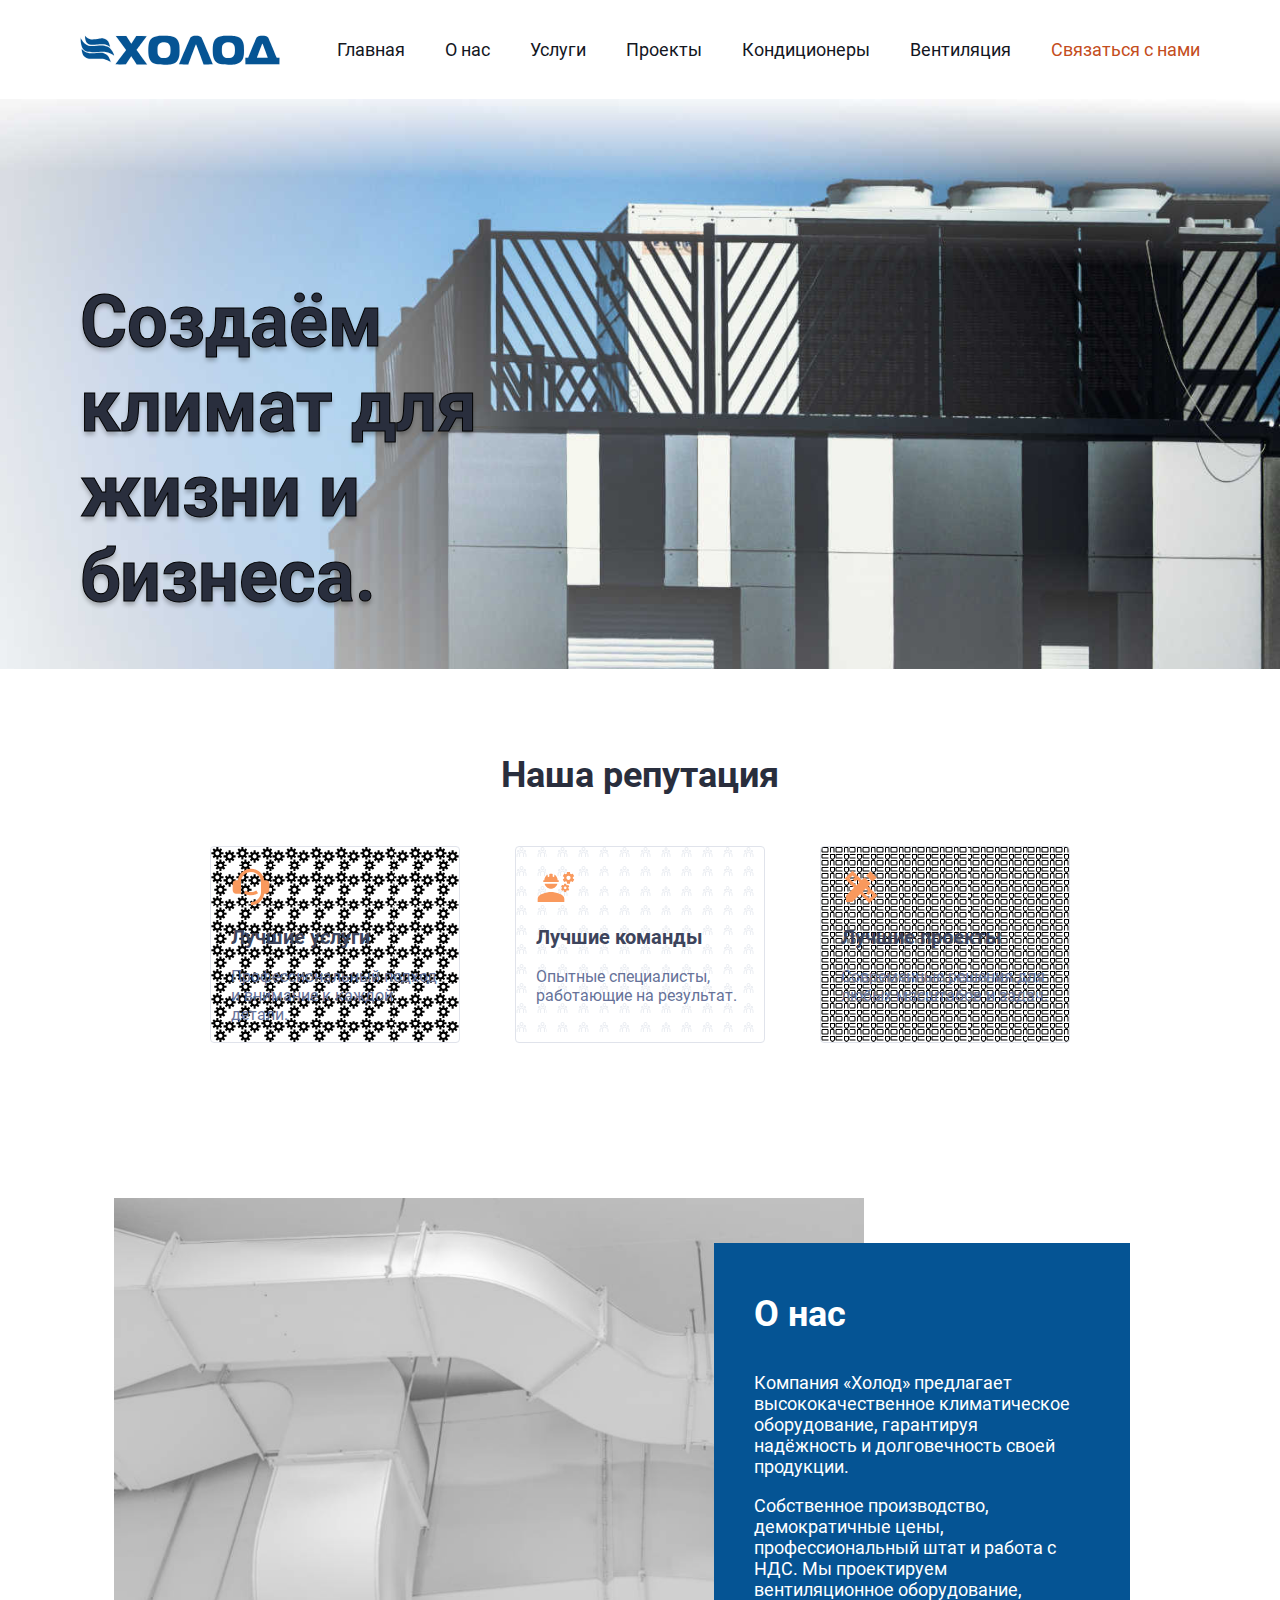
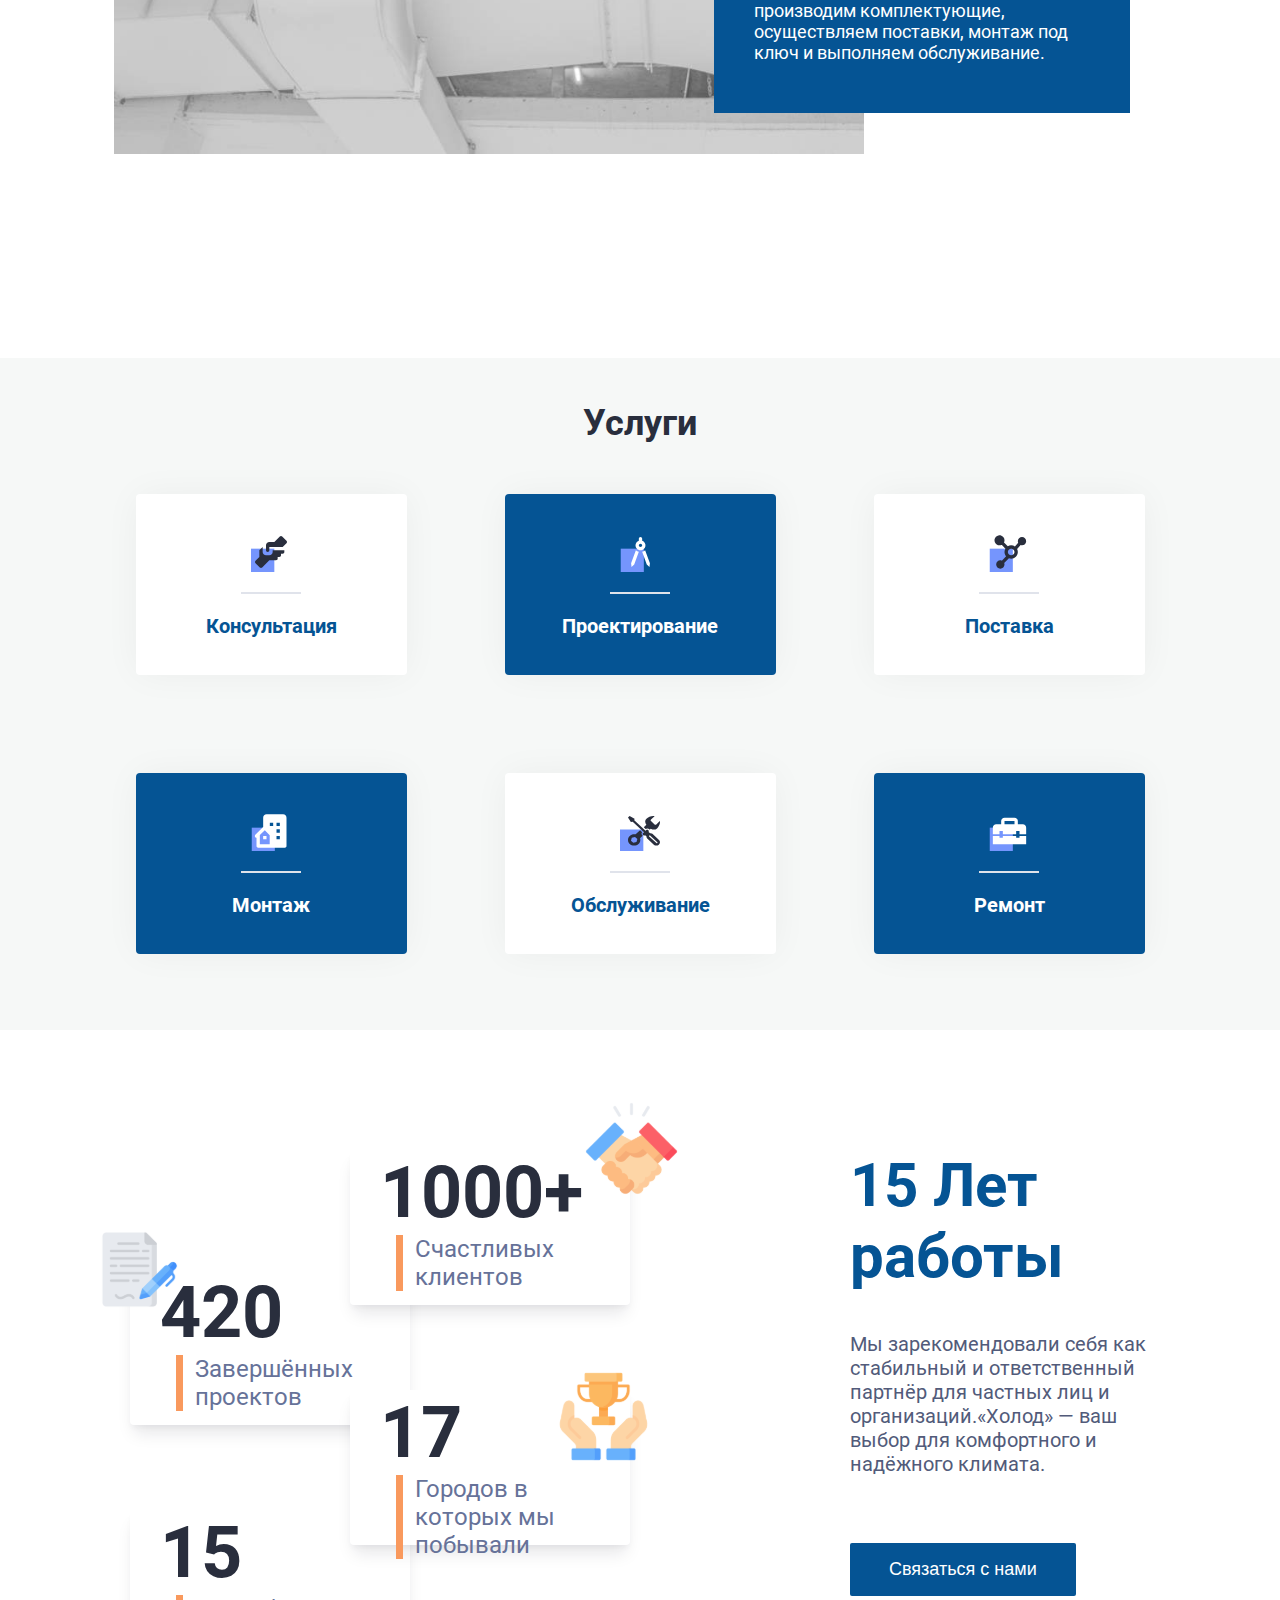
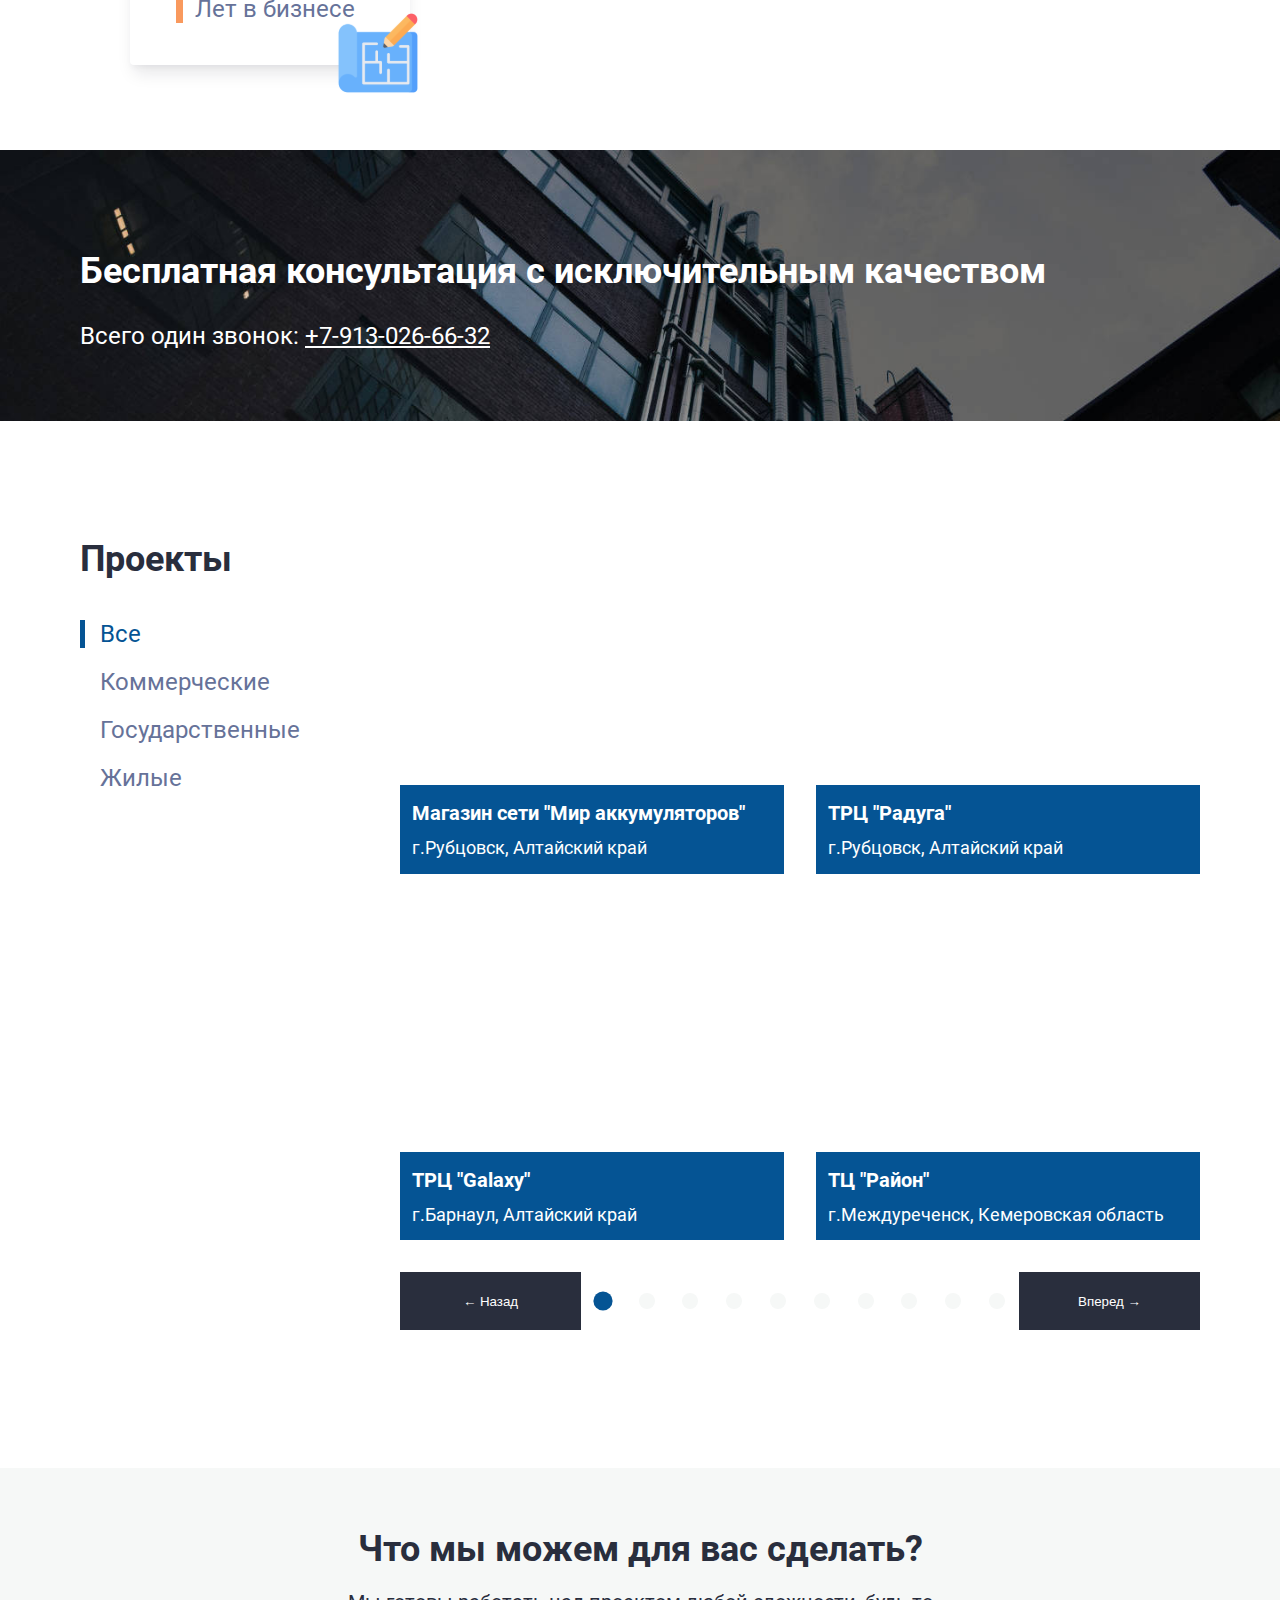
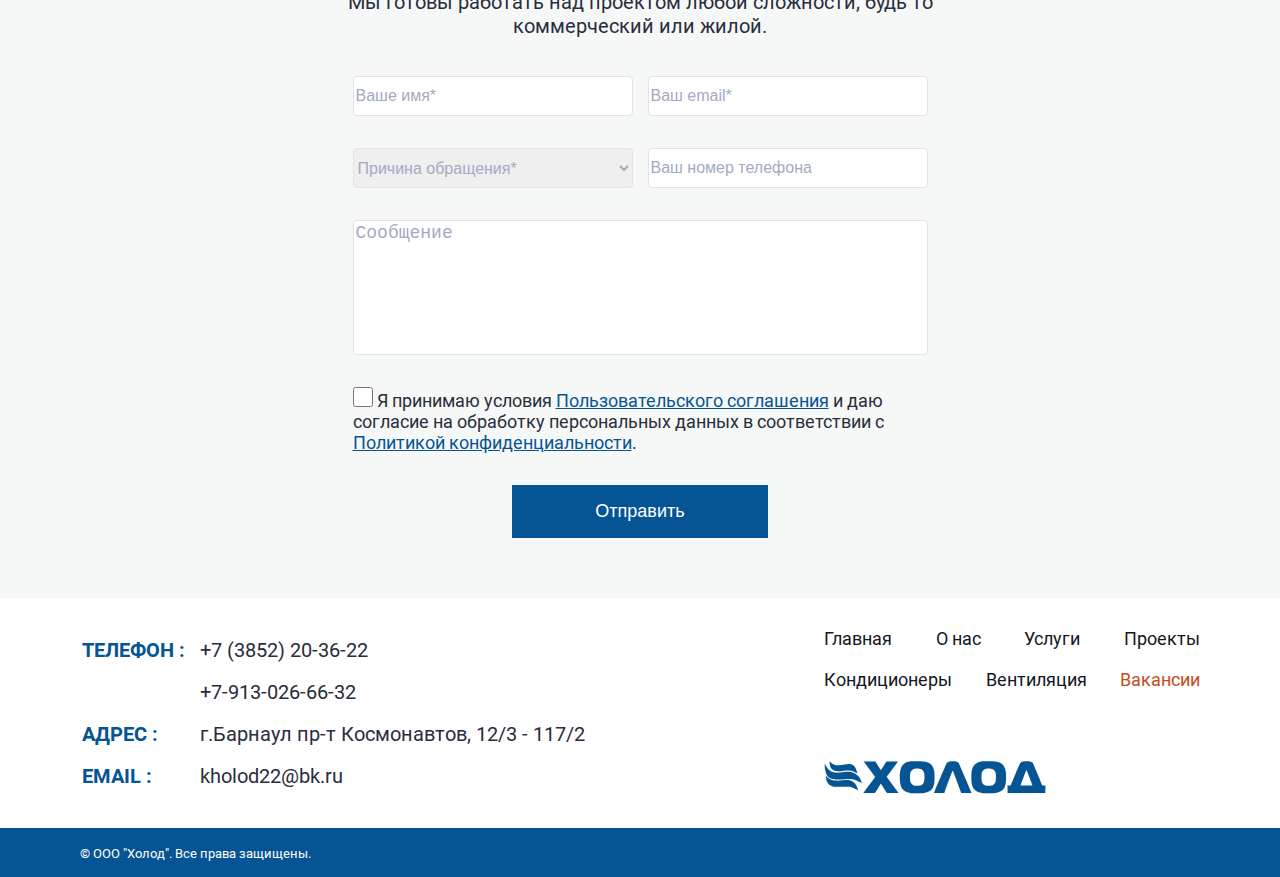
==== commit f8044e68: "Add files via upload" ====
--- a/index.html
+++ b/index.html
@@ -447,15 +447,15 @@
                         <span class="dots"></span>
                         <span class="dots"></span>
                     </div>
-                    <button id="next">← Вперед</button>
+                    <button id="next">Вперед →</button>
                 </div>
             </div>
         </article>
         <section class="feedback" id="feedback">
             <h2 class="heading-feedback" tabindex="0">Что мы можем для вас сделать?</h2>
             <p>Мы готовы работать над проектом любой сложности, будь то коммерческий или жилой.</p>
-            <form  class="feedback-form" action="#" method="post">
-                    <input type="text" name="userName" placeholder="Ваше имя*" maxlength="70" required>
+            <form  class="feedback-form" action="./backend/feedback-form.php" method="post">
+                    <input type="text" autocomplete="username" name="userName" placeholder="Ваше имя*" maxlength="70" required>
                     <input type="email" name="userEmail" placeholder="Ваш email*" maxlength="40" required>
                     <select aria-label="Причина обращения*" name="reasonAppea" id="" placeholder="Причина обращения*" class="feedback-form-select select-placeholder" required>
                         <option value=""  disabled selected>Причина обращения*</option>
@@ -464,11 +464,12 @@
                         <option value="" data-option="selected">Ремонт</option>
                         <option value="" data-option="selected">Консультация</option>
                         <option value="" data-option="selected">Обновление оборудования</option>
+                        <option value="" data-option="selected">Другое</option>
                     </select>
-                    <input class="feedback-form-tel" type="tel" name="userPhone" placeholder="Ваш номер телефона +7-___-___-____" maxlength="16">
+                    <input class="feedback-form-tel" type="tel" name="userPhone" placeholder="Ваш номер телефона">
                 <textarea name="userMassange" id="" placeholder="Сообщение" maxlength="400"></textarea>
                 <label class="user-agreement">
-                    <input type="checkbox" required>
+                    <input name="consent-to-processing" type="checkbox" required>
                     Я принимаю условия <a href="./user_agreement.html">Пользовательского соглашения</a> и даю согласие на обработку персональных данных в соответствии с <a href="./privacy_policy.html">Политикой конфиденциальности</a>.
                 </label>
                 <button class="clickable-button" type="submit">Отправить</button>
@@ -518,5 +519,13 @@
         </div>
     </footer>
     <script src="./script/script.js"></script>
+    <script src="./script/burger.js"></script>
+    <script src="./script/jquery-1.9.0.min.js"></script>
+    <script src="./script/jquery.maskedinput.min.js"></script>
+    <script>
+        $.mask.definitions['h'] = "[0|1|3|4|5|6|7|9]"
+        $(".feedback-form-tel").mask("+7 (h99) 999-99-99");
+        
+    </script>
 </body>
 </html>--- a/style/base.css
+++ b/style/base.css
@@ -38,12 +38,16 @@
 .blackout::after {
     content: '';
     width: 100%;
-    height: 100%;
+    height: 130%;
     background-color: rgba(0, 0, 0, 0.5);
     position: absolute;
     top: 0;
     left: 0;
     transition: 1s ease-in;
+}
+
+.blackout {
+    overflow: hidden;
 }
 
 h2 {
@@ -248,37 +252,16 @@
     overflow: hidden;
 }
 
-.reputation-box:nth-child(1)::after {
-    content: '';
-    width: 200px;
-    height: 200px;
-    display: block;
-    position: absolute;
-    background-color: #055494;
-    top: -100px;
-    right: -100px;
-	border-radius: 50%;
-    z-index: -1;
-}
-
-.reputation-box:nth-child(2)::after {
-    content: '';
-    width: 100%;
-    height: 60%;
-    display: block;
-    position: absolute;
-    background-color: #055494;
-    top: 0px;
-    right: 0px;
-    z-index: -1;
+.reputation-box:nth-child(1) {
+    background-image: url("../image/reputation-box_services.svg");
+}
+
+.reputation-box:nth-child(2) {
+    background-image: url("../image/reputation-box_team.svg");
 }
 
 .reputation-box:nth-child(3) {
-    background-image: url("../image/reputation-box_team.svg");
-}
-
-.reputation-box:nth-child(2)  .heading-reputation-box{
-    color: white;
+    background-image: url("../image/reputation-box_project.svg");
 }
 
 .reputation-box p{
@@ -566,6 +549,15 @@
     border: 0;
     background-color: #292E3D;
     color: white;
+    transition:background-color 0.1s ease-in-out;;
+}
+
+.switches button:hover {
+    background-color: #858EAD;
+}
+
+.switches button:active {
+    background-color: #525B7A;
 }
 
 .dots {
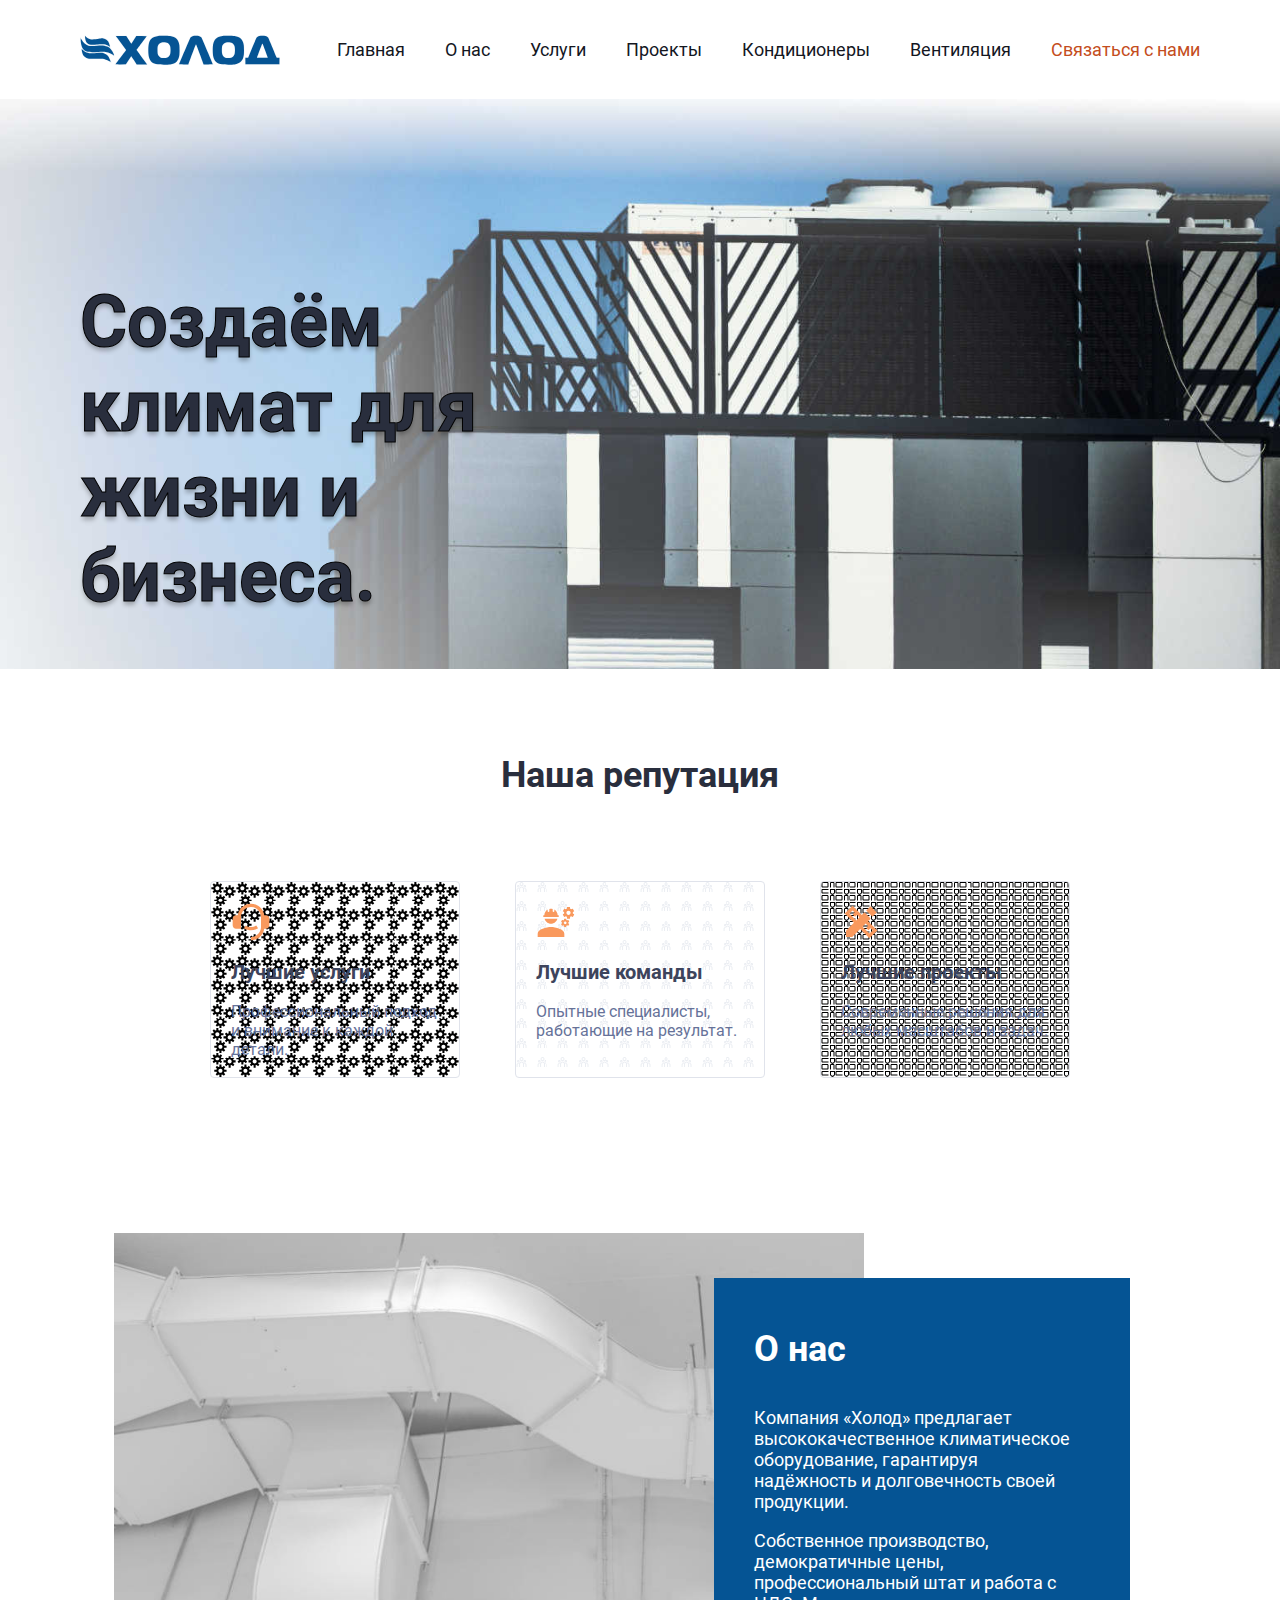
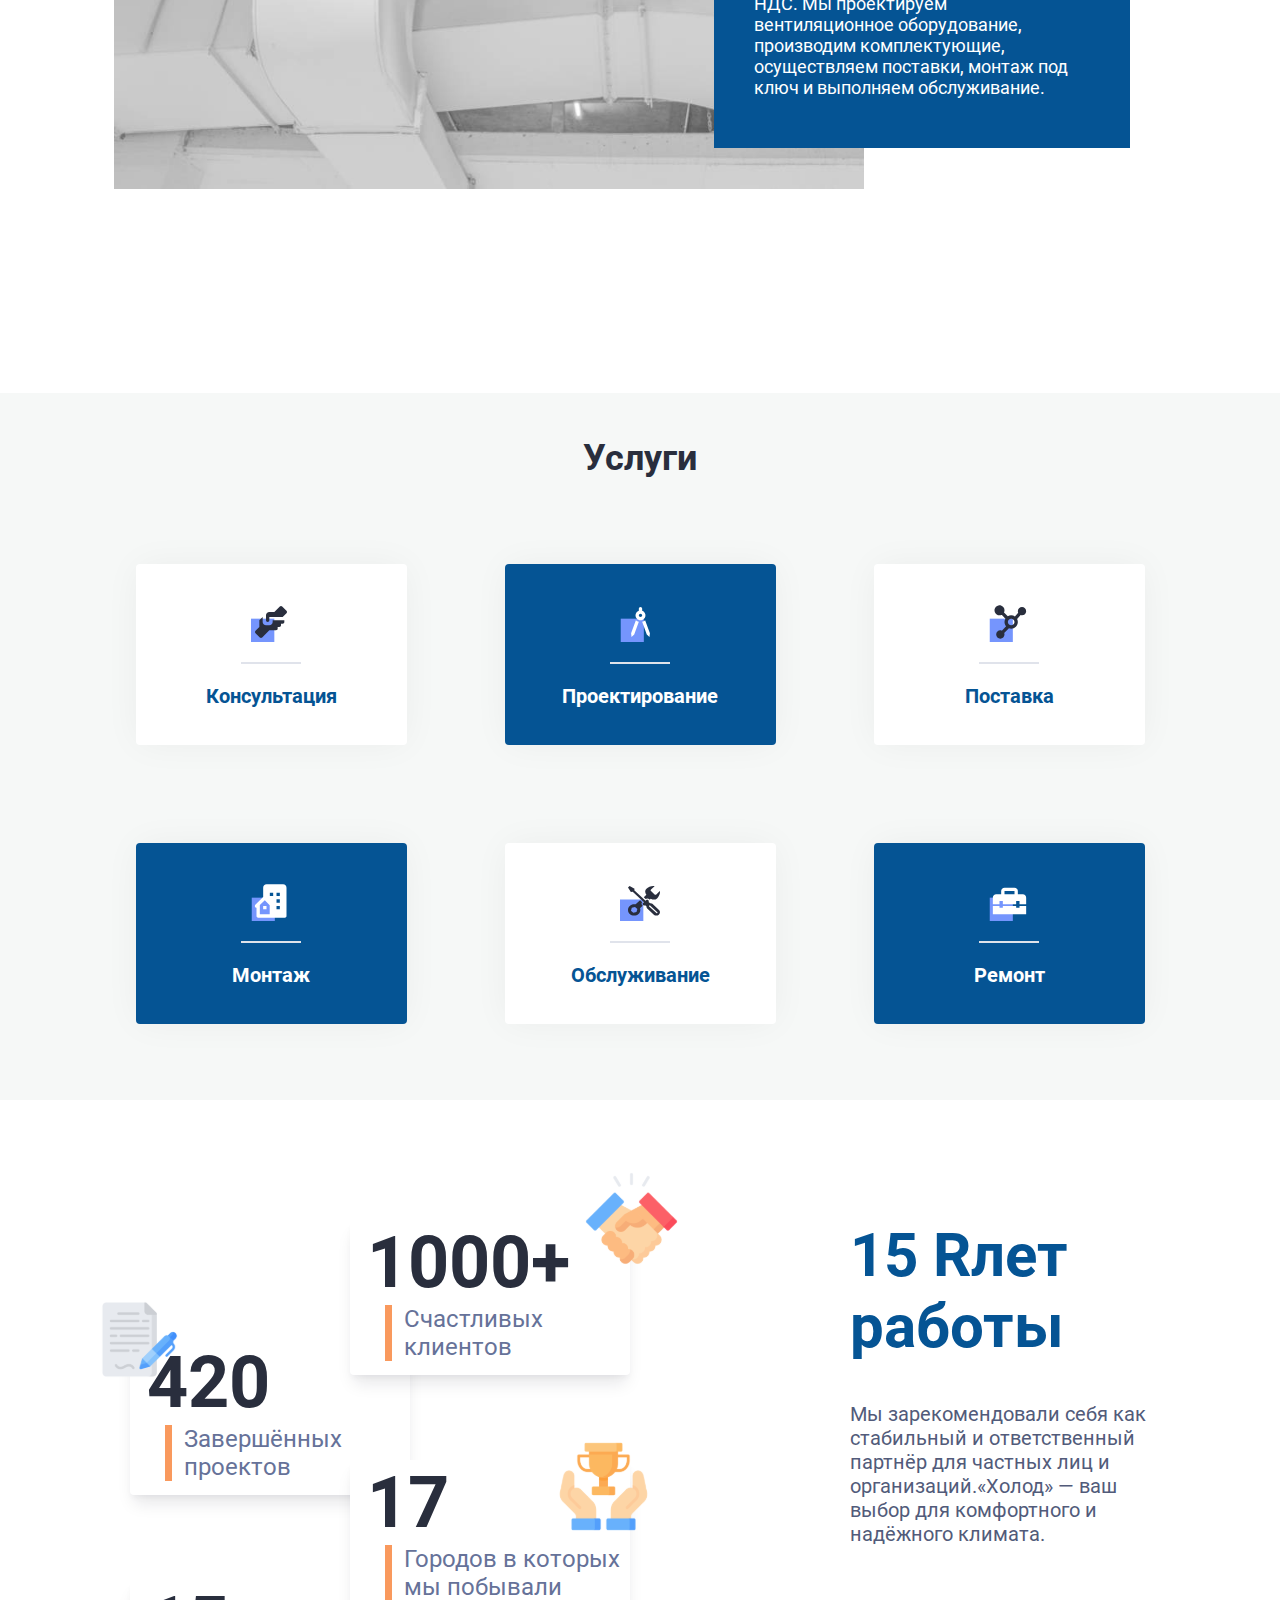
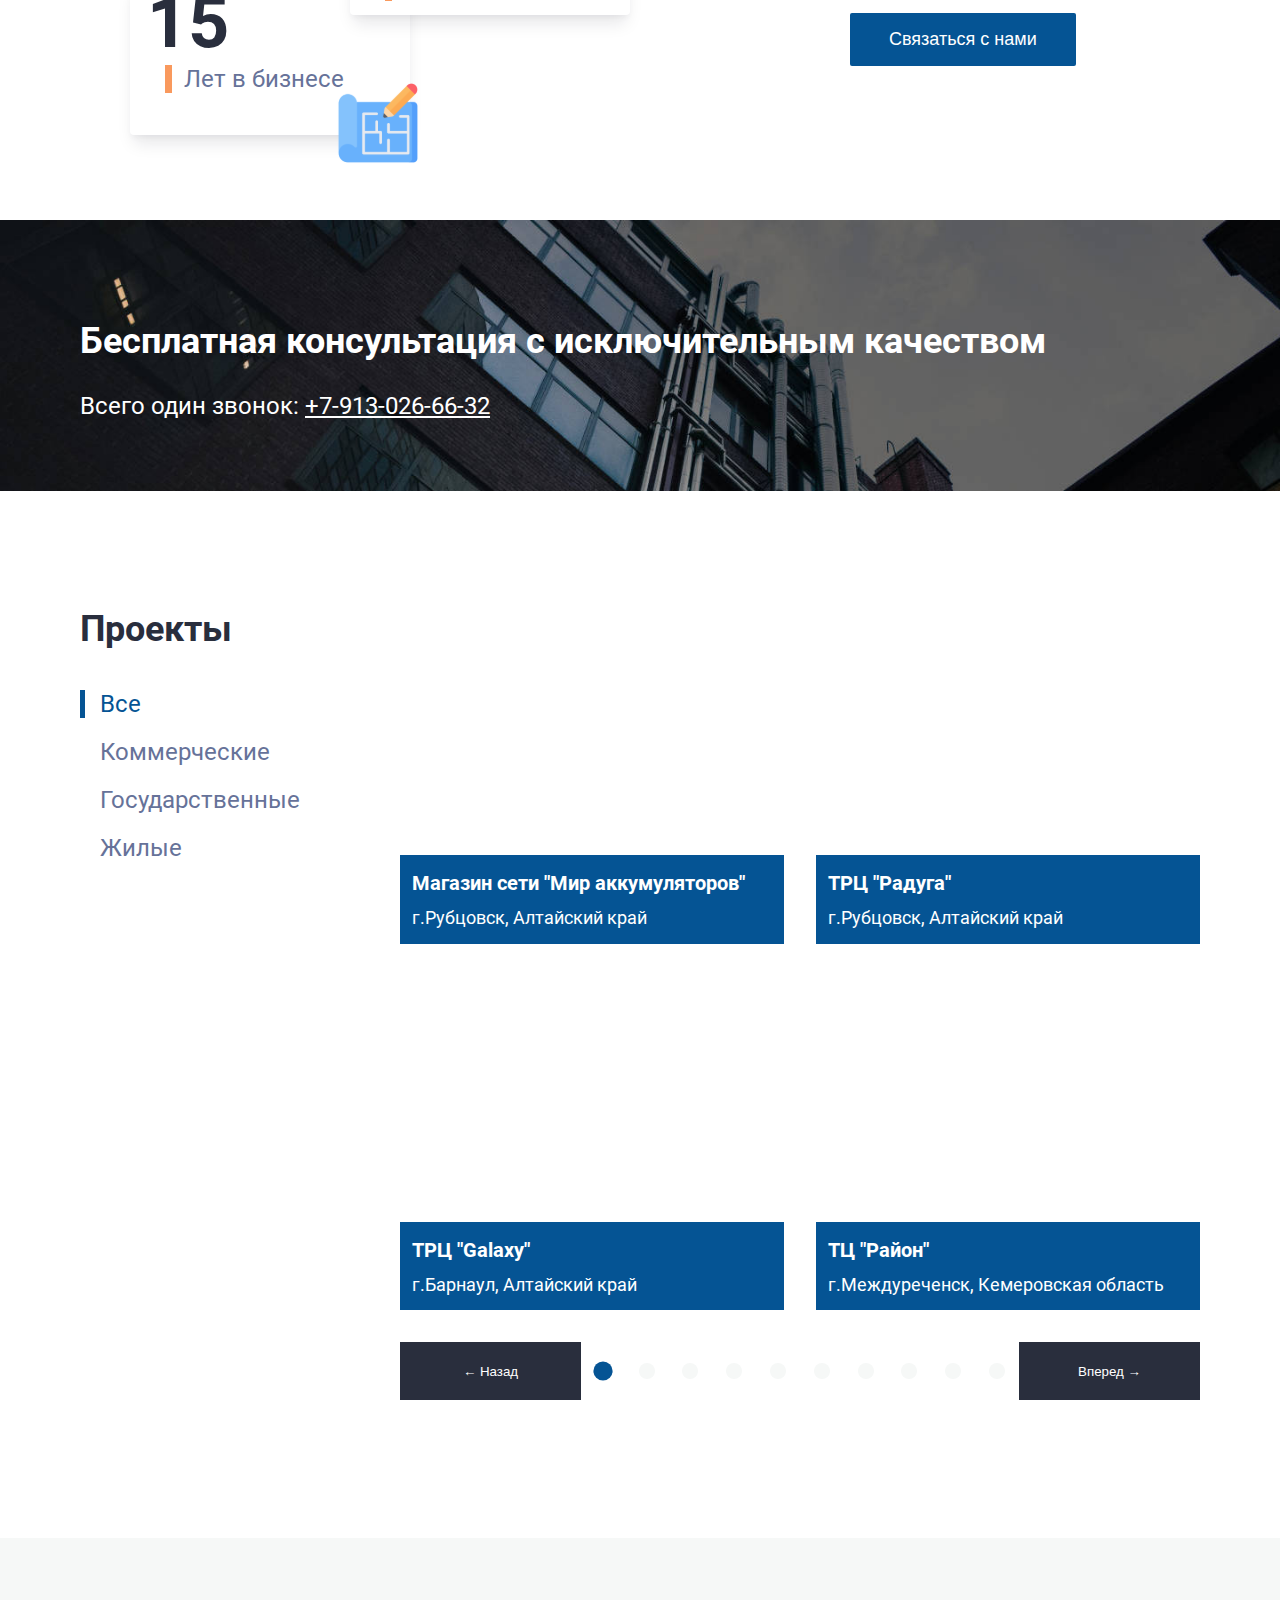
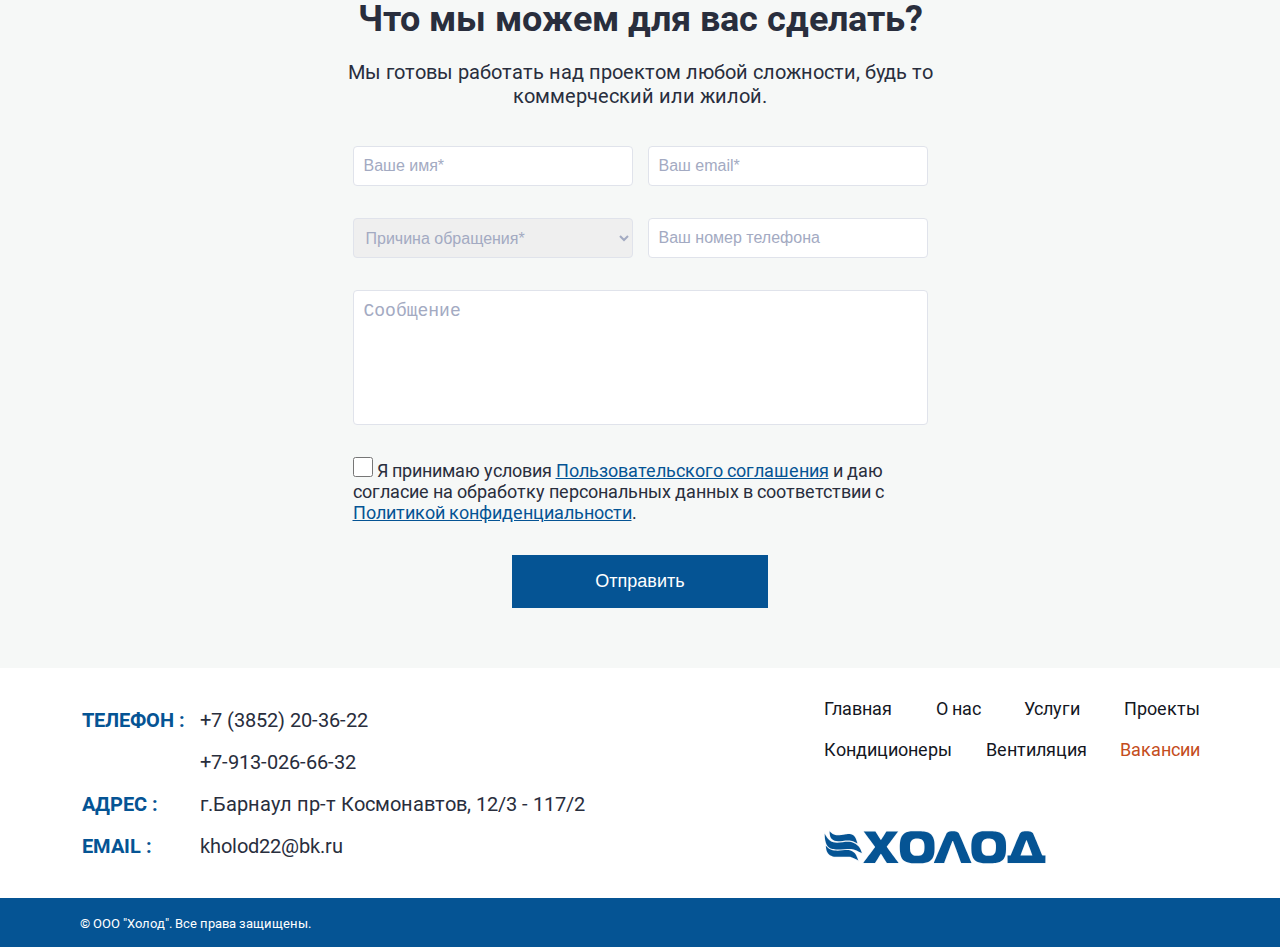
==== commit 34ad790f: "Add files via upload" ====
--- a/index.html
+++ b/index.html
@@ -12,32 +12,50 @@
     <title>Холод - компания по производству, монтажу, поставке вентиляции и климатического оборудования.</title>
     <link rel="stylesheet" href="./style/base.css">
     <link rel="stylesheet" href="./style/index.css">
+    <link rel="icon" href="./image/favicon.svg" type="image/svg+xml">
+    <!-- Yandex.Metrika counter -->
+<script type="text/javascript" >
+    (function(m,e,t,r,i,k,a){m[i]=m[i]||function(){(m[i].a=m[i].a||[]).push(arguments)};
+    m[i].l=1*new Date();
+    for (var j = 0; j < document.scripts.length; j++) {if (document.scripts[j].src === r) { return; }}
+    k=e.createElement(t),a=e.getElementsByTagName(t)[0],k.async=1,k.src=r,a.parentNode.insertBefore(k,a)})
+    (window, document, "script", "https://mc.yandex.ru/metrika/tag.js", "ym");
+ 
+    ym(99246654, "init", {
+         clickmap:true,
+         trackLinks:true,
+         accurateTrackBounce:true,
+         webvisor:true
+    });
+ </script>
+ <noscript><div><img src="https://mc.yandex.ru/watch/99246654" style="position:absolute; left:-9999px;" alt="" /></div></noscript>
+ <!-- /Yandex.Metrika counter -->
 </head>
 <body>
     <header class="header-main">
-        <a href="./index.html">
+        <a href="/index.html">
             <img src="./image/trace.svg" alt="Логотип компании" width="222.22" height="34" class="logo-header">
         </a>
         <nav class="nav-main">
             <ul class="nav-list">
-               <li class="nav-list-item"><a href="./index.html">Главная</a></li>
+               <li class="nav-list-item"><a href="/index.html">Главная</a></li>
                <li class="nav-list-item"><a href="#about-us">О нас</a></li>
                <li class="nav-list-item"><a href="#services">Услуги</a></li>
                <li class="nav-list-item"><a href="#project">Проекты</a></li>
-               <li class="nav-list-item"><a href="./conditioner.html">Кондиционеры</a></li>
-               <li class="nav-list-item"><a href="./ventilation.html">Вентиляция</a></li>
+               <li class="nav-list-item"><a href="/conditioner.html">Кондиционеры</a></li>
+               <li class="nav-list-item"><a href="/ventilation.html">Вентиляция</a></li>
                <li class="nav-list-item"><a href="#feedback">Связаться с нами</a></li>
             </ul>
             <div class="menu">
                 <input type="checkbox" id="burger-checkbox" class="burger-checkbox">
                 <label for="burger-checkbox" class="burger"></label>
                 <ul class="menu-list">
-                    <li class="nav-list-item"><a href="./index.html">Главная</a></li>
+                    <li class="nav-list-item"><a href="/index.html">Главная</a></li>
                     <li class="nav-list-item"><a href="#about-us">О нас</a></li>
                     <li class="nav-list-item"><a href="#services">Услуги</a></li>
                     <li class="nav-list-item"><a href="#project">Проекты</a></li>
-                    <li class="nav-list-item"><a href="./conditioner.html">Кондиционеры</a></li>
-                    <li class="nav-list-item"><a href="./ventilation.html">Вентиляция</a></li>
+                    <li class="nav-list-item"><a href="/conditioner.html">Кондиционеры</a></li>
+                    <li class="nav-list-item"><a href="/ventilation.html">Вентиляция</a></li>
                     <li class="nav-list-item"><a href="#feedback">Связаться с нами</a></li>
                 </ul>
             </div>
@@ -108,7 +126,7 @@
                 </div>
             </div>
             <div class="statistics-right">
-                <h2 tabindex="0">15 Лет работы</h2>
+                <h2 tabindex="0">15 Rлет работы</h2>
                 <p>Мы зарекомендовали себя как стабильный и ответственный партнёр для частных лиц и организаций.«Холод» — ваш выбор для комфортного и надёжного климата.</p>
                <form action="#feedback">
                 <button class="clickable-button">Связаться с нами</button>
@@ -457,16 +475,16 @@
             <form  class="feedback-form" action="./backend/feedback-form.php" method="post">
                     <input type="text" autocomplete="username" name="userName" placeholder="Ваше имя*" maxlength="70" required>
                     <input type="email" name="userEmail" placeholder="Ваш email*" maxlength="40" required>
-                    <select aria-label="Причина обращения*" name="reasonAppea" id="" placeholder="Причина обращения*" class="feedback-form-select select-placeholder" required>
-                        <option value=""  disabled selected>Причина обращения*</option>
-                        <option value="" data-option="selected">Расчёт вентиляции</option>
-                        <option value="" data-option="selected">Расчёт кондиционирования</option>
-                        <option value="" data-option="selected">Ремонт</option>
-                        <option value="" data-option="selected">Консультация</option>
-                        <option value="" data-option="selected">Обновление оборудования</option>
-                        <option value="" data-option="selected">Другое</option>
+                     <select aria-label="Причина обращения*" name="reasonAppea" id="" placeholder="Причина обращения*" class="feedback-form-select select-placeholder" required>
+                        <option value="" disabled selected>Причина обращения*</option>
+                        <option value="ventilation" data-option="selected">Расчёт вентиляции</option>
+                        <option value="conditioning" data-option="selected">Расчёт кондиционирования</option>
+                        <option value="repair" data-option="selected">Ремонт</option>
+                        <option value="consultation" data-option="selected">Консультация</option>
+                        <option value="upgrade" data-option="selected">Обновление оборудования</option>
+                        <option value="other" data-option="selected">Другое</option>
                     </select>
-                    <input class="feedback-form-tel" type="tel" name="userPhone" placeholder="Ваш номер телефона">
+                    <input class="feedback-form-tel" type="tel" name="userPhone" placeholder="Ваш номер телефона" maxlength="18">
                 <textarea name="userMassange" id="" placeholder="Сообщение" maxlength="400"></textarea>
                 <label class="user-agreement">
                     <input name="consent-to-processing" type="checkbox" required>
@@ -501,13 +519,13 @@
             </div>
             <div class="shell-top-navigation">
                 <ul class="footer-nav-list">
-                    <li class="footer-nav-item"><a href="./index.html">Главная</a></li>
+                    <li class="footer-nav-item"><a href="/index.html">Главная</a></li>
                     <li class="footer-nav-item"><a href="#about-us">О нас</a></li>
                     <li class="footer-nav-item"><a href="#services">Услуги</a></li>
                     <li class="footer-nav-item"><a href="#project">Проекты</a></li>
-                    <li class="footer-nav-item"><a href="./conditioner.html">Кондиционеры</a></li>
-                    <li class="footer-nav-item"><a href="./ventilation.html">Вентиляция</a></li>
-                    <li class="footer-nav-item"><a href="./job_openings.html">Вакансии</a></li>
+                    <li class="footer-nav-item"><a href="/conditioner.html">Кондиционеры</a></li>
+                    <li class="footer-nav-item"><a href="/ventilation.html">Вентиляция</a></li>
+                    <li class="footer-nav-item"><a href="/job_openings.html">Вакансии</a></li>
                 </ul>
                 <a href="./index.html">
                     <img src="./image/trace.svg" alt="Логотип компании" width="222.22" height="34" class="logo-footer">
@@ -520,12 +538,6 @@
     </footer>
     <script src="./script/script.js"></script>
     <script src="./script/burger.js"></script>
-    <script src="./script/jquery-1.9.0.min.js"></script>
-    <script src="./script/jquery.maskedinput.min.js"></script>
-    <script>
-        $.mask.definitions['h'] = "[0|1|3|4|5|6|7|9]"
-        $(".feedback-form-tel").mask("+7 (h99) 999-99-99");
-        
-    </script>
+    <script src="./script/maskinput.js"></script>
 </body>
 </html>--- a/style/base.css
+++ b/style/base.css
@@ -63,7 +63,7 @@
 }
 
 .clickable-button {
-    transition: background-color 0.1s ease-in;
+    transition: background-color 0.2s ease-in;
     cursor: pointer;
 }
 
@@ -91,7 +91,7 @@
     text-decoration: none;
     color: #14171F;
     font-size: 20px;
-    transition: color 0.1s ease-in-out, filter 0.1s ease-in-out;
+    transition: color 0.2s ease-in-out, filter 0.2s ease-in-out;
 }
 
 .nav-list-item a:hover  {
@@ -225,7 +225,7 @@
     font-weight: 700;
     font-size: 36px;
     margin: 0;
-    margin-bottom: 50px;
+    margin-bottom: 85px;
     color: #292E3D;
 }
 
@@ -427,7 +427,7 @@
 .consultation a {
     font-size: 24px;
     color: white;
-    transition: color 0.1s ease-in-out;
+    transition: color 0.2s ease-in-out;
 }
 
 .consultation a:hover {
@@ -463,7 +463,7 @@
     margin-bottom: 20px;
     padding-left: 20px;
     cursor: pointer;
-    transition: color 0.1s ease-in-out,  border-left 0.1s ease-in-out;
+    transition: color 0.2s ease-in-out,  border-left 0.2s ease-in-out;
 }
 
 .sorting-item:last-child {
@@ -549,7 +549,8 @@
     border: 0;
     background-color: #292E3D;
     color: white;
-    transition:background-color 0.1s ease-in-out;;
+    transition:background-color 0.2s ease-in-out;
+    cursor: pointer;
 }
 
 .switches button:hover {
@@ -566,7 +567,7 @@
     background-color: #F6F8F7;
     width: 16px;
     height: 16px;
-    transition: transform 0.1s ease-in-out,background-color 0.1s ease-in-out;
+    transition: transform 0.2s ease-in-out,background-color 0.2s ease-in-out;
 }
 
 .dots-active {
@@ -613,6 +614,11 @@
     border: 1px solid #E0E3EB ;
     border-radius: 4px;
     font-size: 16px;
+    padding-left: 10px;
+}
+
+.feedback-form select {
+    padding-left: 8px;
 }
 
 .feedback-form input::placeholder ,
@@ -630,6 +636,8 @@
     border-radius: 4px;
     resize: none;
     font-size: 18px;
+    padding-left: 10px;
+    padding-top: 10px;
 }
 
 .user-agreement {
@@ -641,7 +649,7 @@
 .user-agreement a {
     text-decoration: underline;
     color: #055494;
-    transition: color 0.1s ease-in-out;
+    transition: color 0.2s ease-in-out;
 }
 
 .user-agreement a:hover{
@@ -706,7 +714,7 @@
 
 .shell-top-contacts a {
     text-decoration: none;
-    transition: color 0.1s ease-in-out;
+    transition: color 0.2s ease-in-out;
 }
 
 .shell-top-contacts a:hover {
@@ -736,7 +744,7 @@
     color: #14171F;
     font-size: 18px;
     text-decoration: none;
-    transition: color 0.1s ease-in-out, filter 0.1s ease-in-out;
+    transition: color 0.2s ease-in-out, filter 0.2s ease-in-out;
 }
 
 .footer-nav-item a:hover{
@@ -1274,7 +1282,7 @@
 
     .reputation-box p {
         margin: 0;
-        font-size: 12px;
+        font-size: 14px;
     }
 
     .statistics-right h2 {
--- a/style/index.css
+++ b/style/index.css
@@ -81,7 +81,7 @@
     font-size: 72px;
     font-weight: 700;
     margin: 0;
-    margin-left: 30px;
+    margin-left: 17px;
 }
 
 .statistics-box p:last-child{
@@ -89,7 +89,7 @@
     font-size: 24px;
     font-weight: 400;
     margin: 0;
-    margin-left: 46px;
+    margin-left: 35px;
     border-left: 7px solid #F9995D;
     padding-left: 12px;
 }
